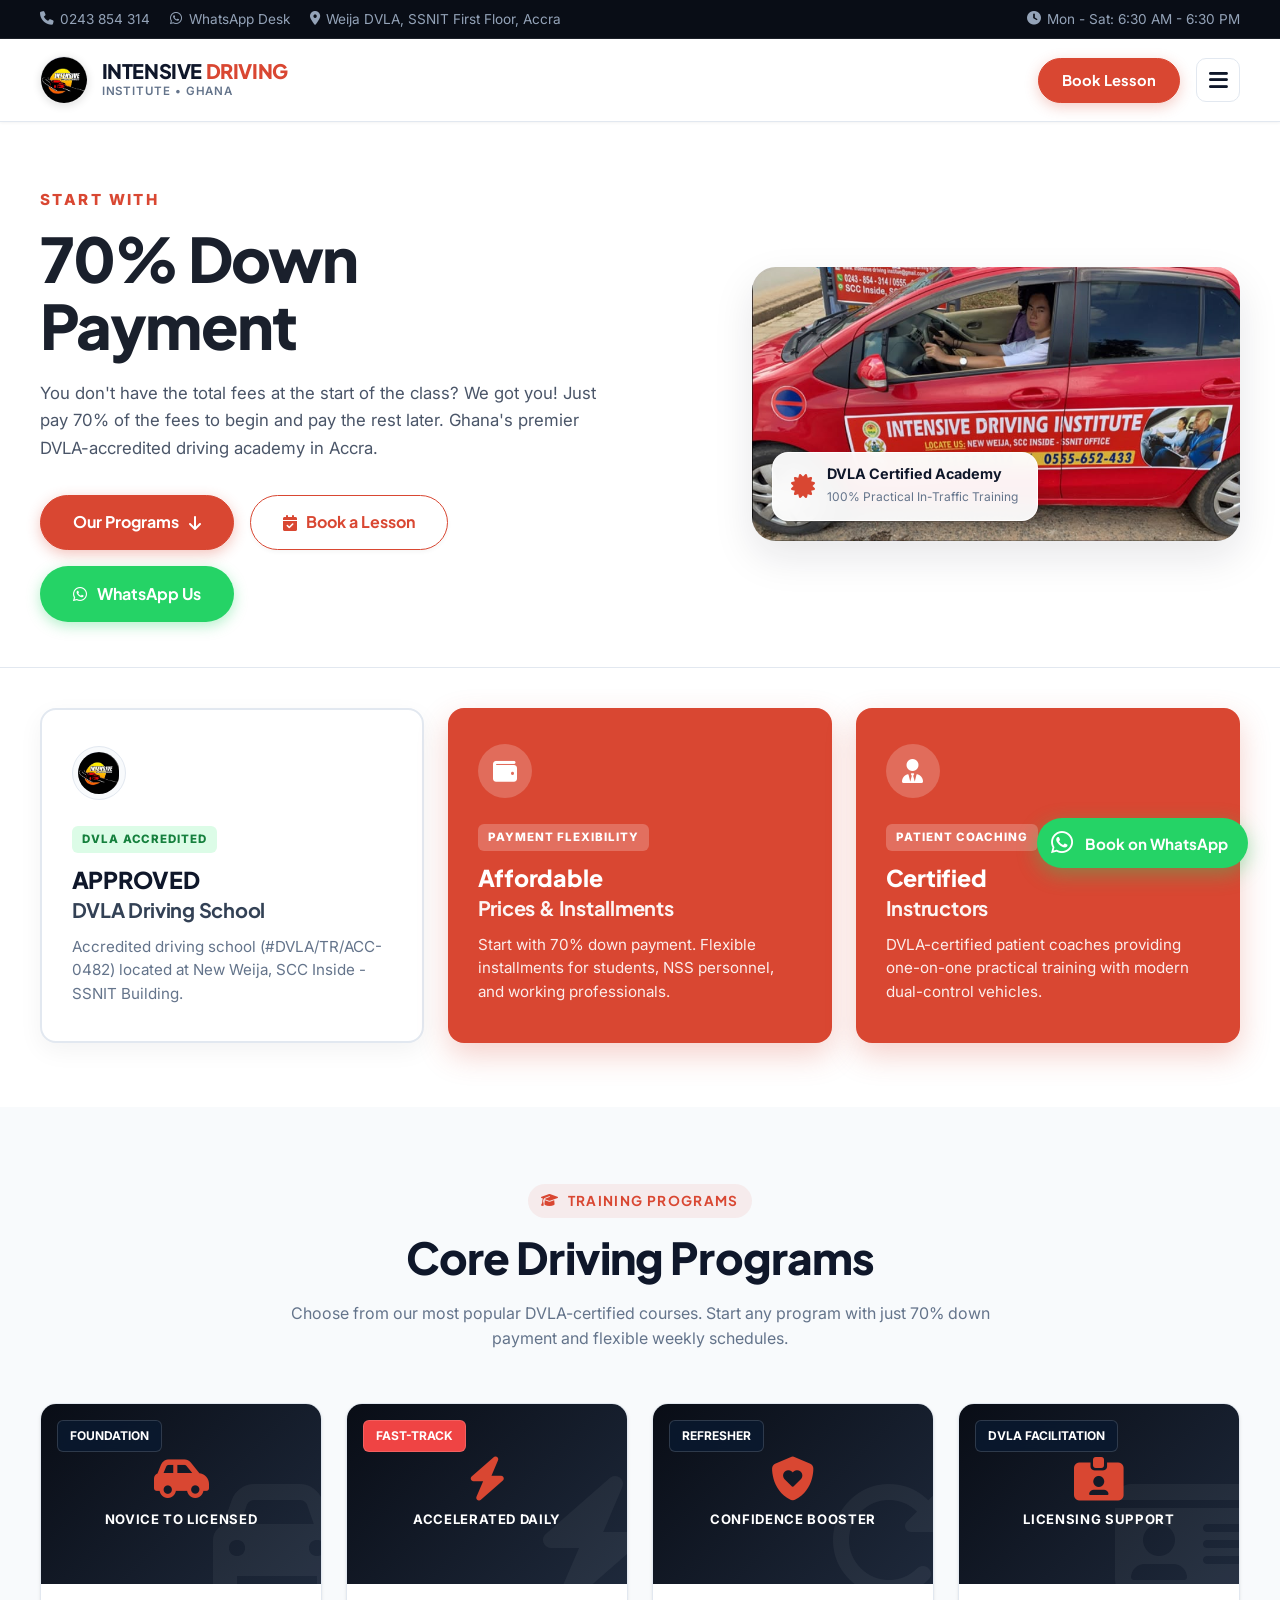
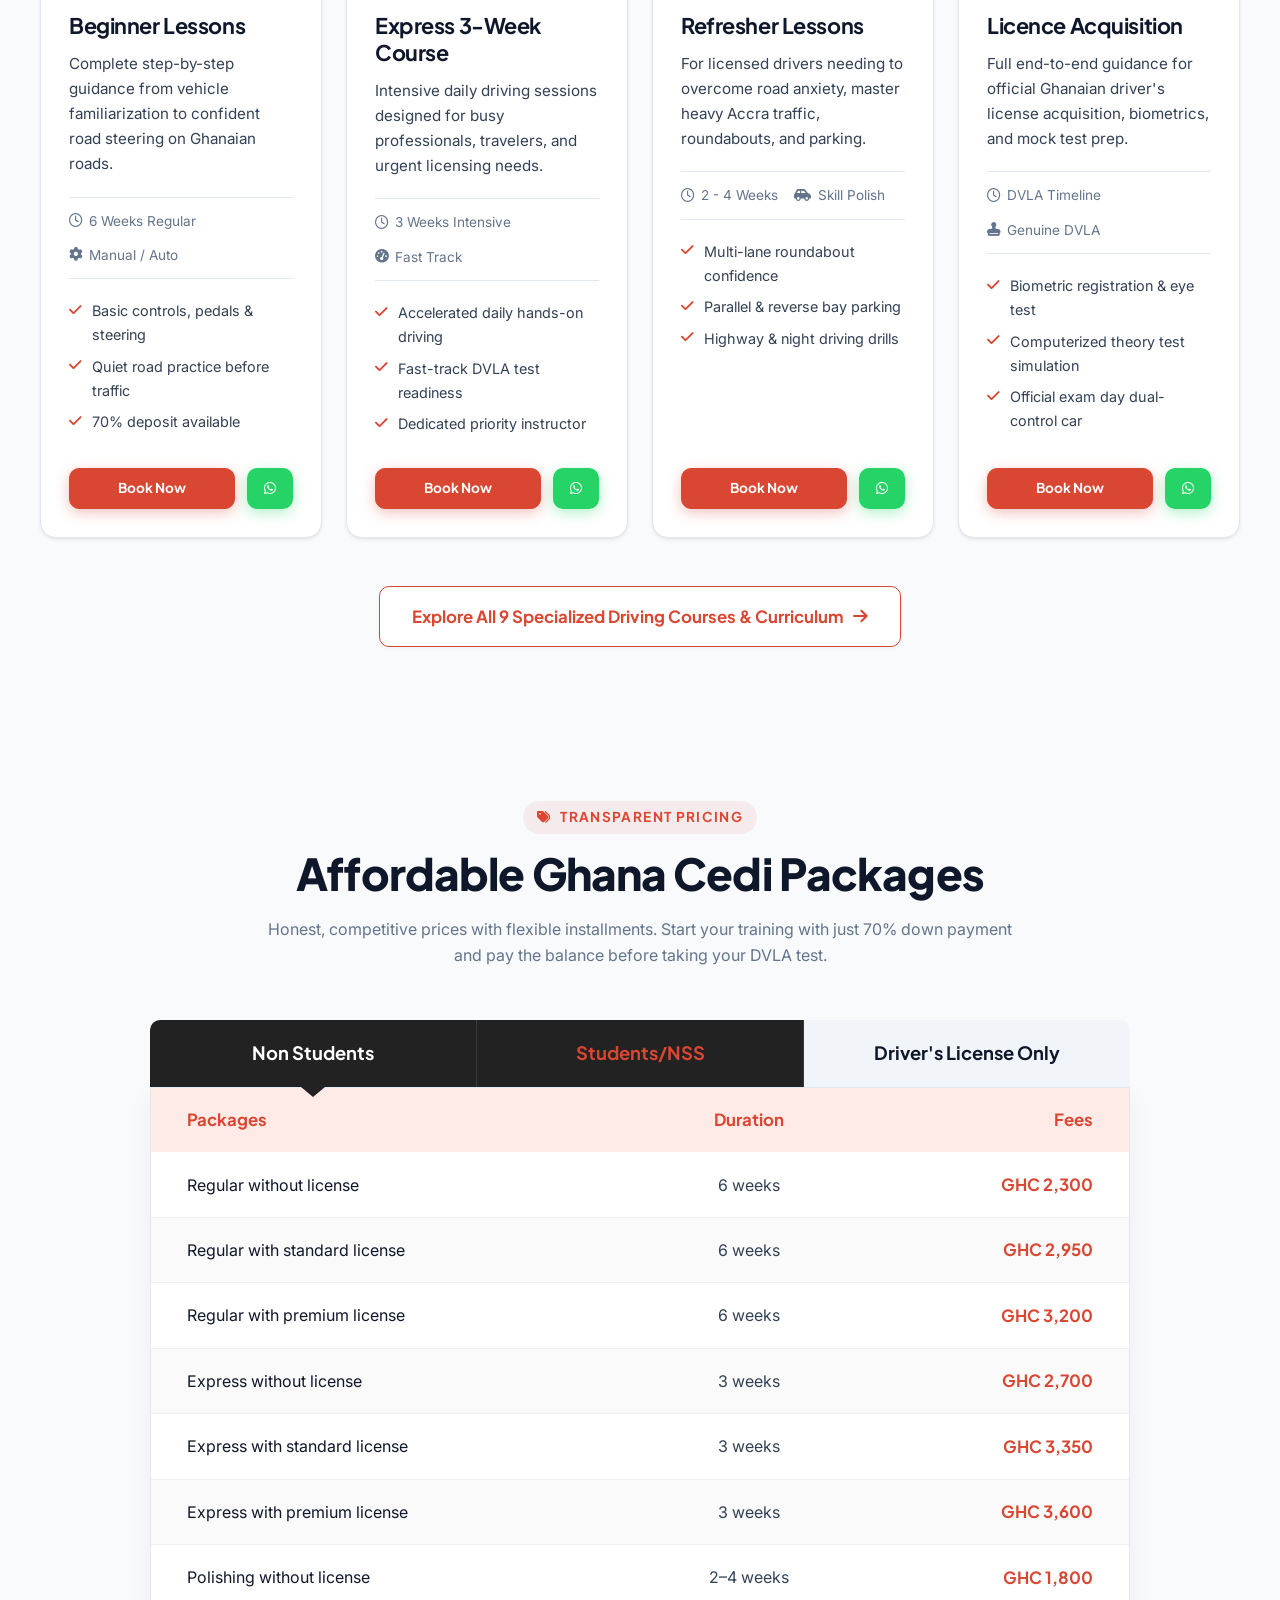
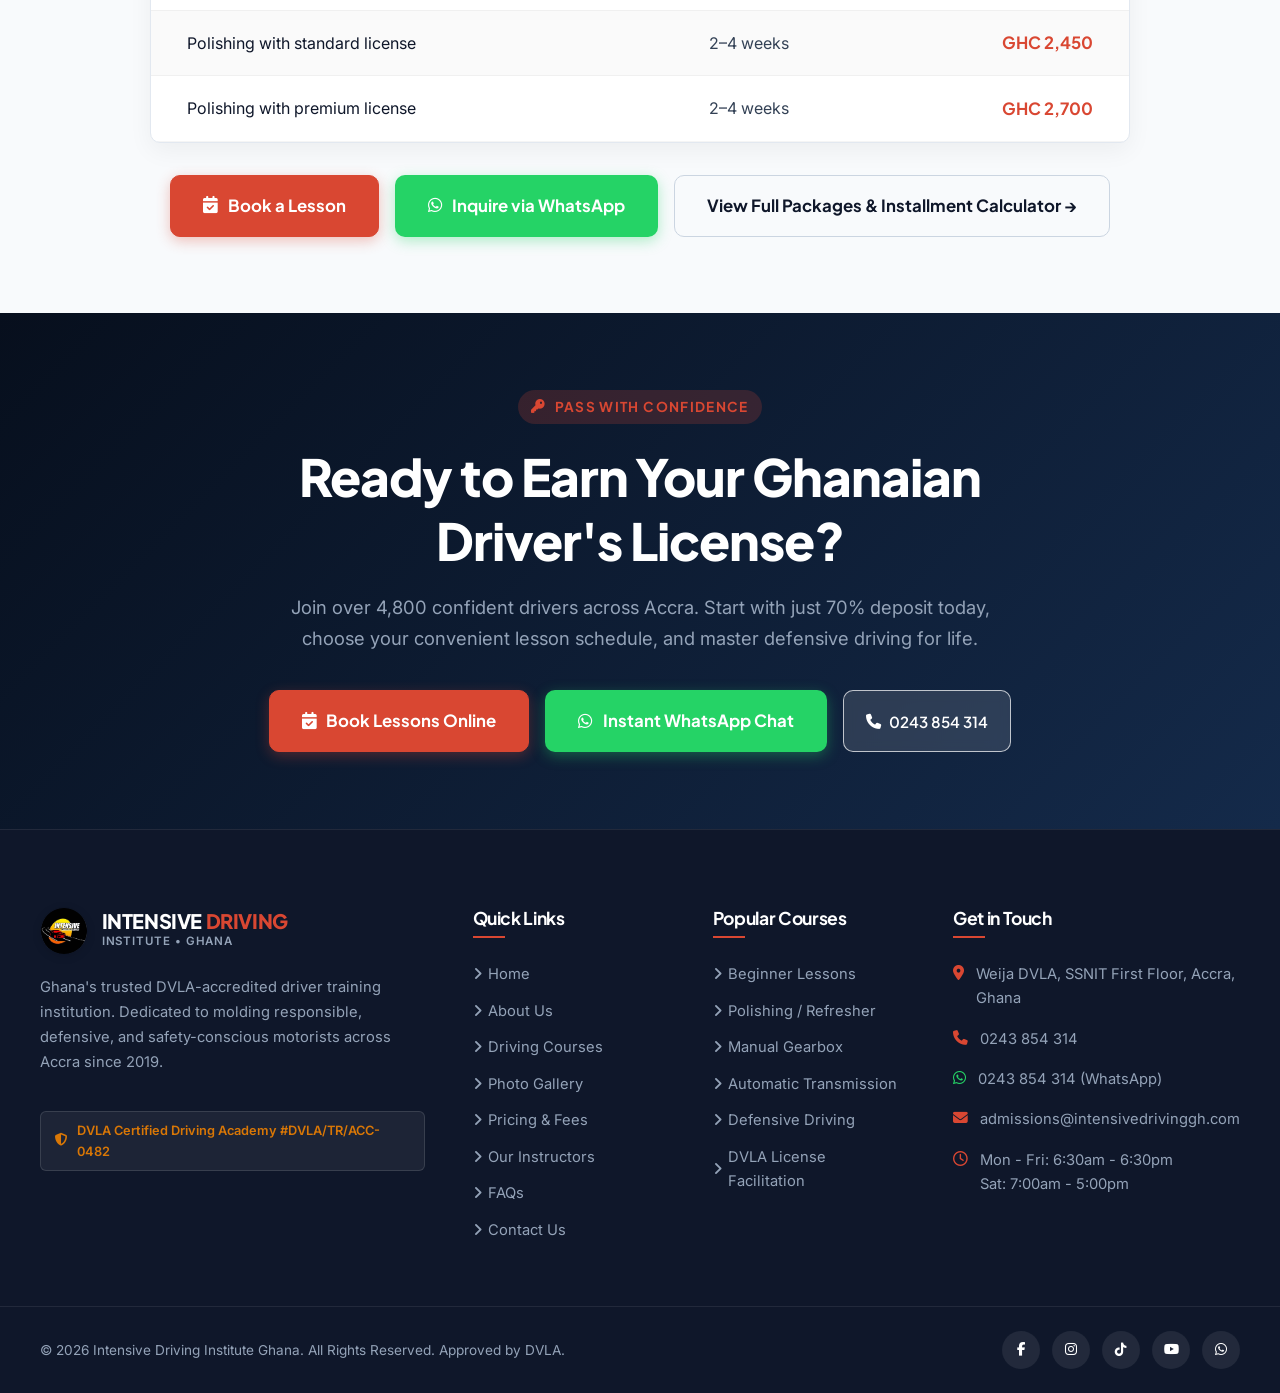
==== index.html @ 327c3bf1 "Initisl website deployment" ====
<!DOCTYPE html>
<html lang="en">
<head>
  <meta charset="UTF-8">
  <meta name="viewport" content="width=device-width, initial-scale=1.0">
  <title>Intensive Driving Institute | DVLA-Accredited Driving School Accra, Ghana</title>
  <meta name="description" content="Ghana's premier DVLA-accredited driving academy in Accra. Beginner, refresher, manual & automatic driving lessons, flexible 70% deposit plan, and university campus pick-ups.">
  <link rel="icon" type="image/svg+xml" href="assets/favicon.svg">
  
  <!-- Open Graph / Meta -->
  <meta property="og:type" content="website">
  <meta property="og:title" content="Intensive Driving Institute - Learn to Drive With Confidence">
  <meta property="og:description" content="Professional driving lessons in Accra. DVLA certified instructors, 70% flexible down payment, and dual-control modern vehicles.">
  <meta property="og:url" content="https://intensivedrivinggh.com/">
  
  <!-- Google Fonts -->
  <link rel="preconnect" href="https://fonts.googleapis.com">
  <link rel="preconnect" href="https://fonts.gstatic.com" crossorigin>
  <link href="https://fonts.googleapis.com/css2?family=Inter:wght@300;400;500;600;700&family=Plus+Jakarta+Sans:wght@500;600;700;800&display=swap" rel="stylesheet">
  
  <!-- Font Awesome Icons -->
  <link rel="stylesheet" href="https://cdnjs.cloudflare.com/ajax/libs/font-awesome/6.5.1/css/all.min.css" integrity="sha512-DTOQO9RWCH3ppGqcWaEA1BIZOC6xxalwEsw9c2QQeAIftl+Vegovlnee1c9QX4TctnWMn13TZye+giMm8e2LwA==" crossorigin="anonymous" referrerpolicy="no-referrer" />
  
  <!-- Stylesheets -->
  <link rel="stylesheet" href="css/variables.css">
  <link rel="stylesheet" href="css/base.css">
  <link rel="stylesheet" href="css/components.css">
  <link rel="stylesheet" href="css/pages.css">
</head>
<body>

  <!-- Reusable Site Header & Navigation Component -->
  <div id="site-header-root" data-active-page="home"></div>

  <main id="main-content">
    <!-- Minimal Hero Section (Inspired by Reference media_1790439748444.png) -->
    <section class="hero-minimal" aria-label="Hero Introduction">
      <div class="container hero-minimal-grid">
        <div class="hero-minimal-content">
          <span class="hero-minimal-tag">START WITH</span>
          <h1 class="hero-minimal-title">70% Down Payment</h1>
          <p class="hero-minimal-subtitle">
            You don't have the total fees at the start of the class? We got you! Just pay 70% of the fees to begin and pay the rest later. Ghana's premier DVLA-accredited driving academy in Accra.
          </p>
          <div class="hero-minimal-ctas">
            <a href="#courses" class="btn btn-primary btn-pill">
              <span>Our Programs</span>
              <i class="fa-solid fa-arrow-down"></i>
            </a>
            <button type="button" class="btn btn-outline-red btn-pill" data-open-modal="booking">
              <i class="fa-solid fa-calendar-check"></i>
              <span>Book a Lesson</span>
            </button>
            <button type="button" class="btn btn-whatsapp btn-pill" data-wa-type="general">
              <i class="fa-brands fa-whatsapp"></i>
              <span>WhatsApp Us</span>
            </button>
          </div>
        </div>

        <div class="hero-minimal-visual">
          <div class="hero-minimal-img-wrap">
            <img src="assets/images/student-driving-wheel.jpg" alt="Student receiving hands-on dual-control steering instruction at Intensive Driving Institute" class="hero-minimal-img" width="560" height="420">
            <div class="hero-minimal-badge">
              <i class="fa-solid fa-certificate"></i>
              <div>
                <strong>DVLA Certified Academy</strong>
                <span>100% Practical In-Traffic Training</span>
              </div>
            </div>
          </div>
        </div>
      </div>
    </section>

    <!-- 3 Key Highlight Pillars (Matching Reference media_1790439748444.png) -->
    <section class="pillars-section" aria-label="Institute Core Highlights">
      <div class="container">
        <div class="pillars-grid">
          <!-- Pillar 1: Approved DVLA (White Card with Border) -->
          <div class="pillar-card pillar-card-white">
            <div class="pillar-icon-box">
              <img src="assets/logo.jpg" alt="DVLA Accredited Institute" class="pillar-dvla-logo">
            </div>
            <div class="pillar-card-content">
              <span class="pillar-label">DVLA ACCREDITED</span>
              <h2 class="pillar-title">APPROVED<br><span>DVLA Driving School</span></h2>
              <p class="pillar-desc">
                Accredited driving school (#DVLA/TR/ACC-0482) located at New Weija, SCC Inside - SSNIT Building.
              </p>
            </div>
          </div>

          <!-- Pillar 2: Affordable Prices (Primary Red Card) -->
          <div class="pillar-card pillar-card-red">
            <div class="pillar-icon-box">
              <i class="fa-solid fa-wallet"></i>
            </div>
            <div class="pillar-card-content">
              <span class="pillar-label">PAYMENT FLEXIBILITY</span>
              <h2 class="pillar-title">Affordable<br><span>Prices &amp; Installments</span></h2>
              <p class="pillar-desc">
                Start with 70% down payment. Flexible installments for students, NSS personnel, and working professionals.
              </p>
            </div>
          </div>

          <!-- Pillar 3: Certified Instructors (Primary Red Card) -->
          <div class="pillar-card pillar-card-red">
            <div class="pillar-icon-box">
              <i class="fa-solid fa-user-tie"></i>
            </div>
            <div class="pillar-card-content">
              <span class="pillar-label">PATIENT COACHING</span>
              <h2 class="pillar-title">Certified<br><span>Instructors</span></h2>
              <p class="pillar-desc">
                DVLA-certified patient coaches providing one-on-one practical training with modern dual-control vehicles.
              </p>
            </div>
          </div>
        </div>
      </div>
    </section>

    <!-- Section 3: Core Programs (Streamlined 4-Course Grid) -->
    <section class="section section-bg-alt" id="courses" aria-label="Our Driving Programs">
      <div class="container">
        <div class="section-header">
          <div class="section-eyebrow">
            <i class="fa-solid fa-graduation-cap"></i>
            <span>Training Programs</span>
          </div>
          <h2 class="section-title">Core Driving Programs</h2>
          <p class="section-subtitle">
            Choose from our most popular DVLA-certified courses. Start any program with just 70% down payment and flexible weekly schedules.
          </p>
        </div>

        <div class="grid-4">
          <!-- 1. Beginner Driving Lessons -->
          <article class="card course-card">
            <div class="course-card-header">
              <span class="course-card-badge">FOUNDATION</span>
              <i class="fa-solid fa-car course-icon-bg"></i>
              <div style="text-align: center; z-index: 1;">
                <i class="fa-solid fa-car-side" style="font-size: 2.75rem; color: var(--color-accent); margin-bottom: 0.5rem;"></i>
                <div style="font-size: 0.82rem; font-weight: 700; text-transform: uppercase; letter-spacing: 0.05em;">Novice to Licensed</div>
              </div>
            </div>
            <div class="course-card-body">
              <h3 class="course-card-title">Beginner Lessons</h3>
              <p class="course-card-desc">
                Complete step-by-step guidance from vehicle familiarization to confident road steering on Ghanaian roads.
              </p>
              <div class="course-card-meta">
                <span class="course-card-meta-item"><i class="fa-regular fa-clock"></i> 6 Weeks Regular</span>
                <span class="course-card-meta-item"><i class="fa-solid fa-gear"></i> Manual / Auto</span>
              </div>
              <ul class="course-features-list">
                <li><i class="fa-solid fa-check"></i> Basic controls, pedals &amp; steering</li>
                <li><i class="fa-solid fa-check"></i> Quiet road practice before traffic</li>
                <li><i class="fa-solid fa-check"></i> 70% deposit available</li>
              </ul>
              <div class="course-card-footer">
                <button type="button" class="btn btn-primary btn-sm" style="flex:1;" data-open-modal="booking" data-prefill-course="Beginner Driving Lessons">Book Now</button>
                <button type="button" class="btn btn-whatsapp btn-sm" data-wa-type="course" data-course-title="Beginner Driving Lessons" title="Inquire on WhatsApp"><i class="fa-brands fa-whatsapp"></i></button>
              </div>
            </div>
          </article>

          <!-- 2. Express 3-Week Course -->
          <article class="card course-card">
            <div class="course-card-header">
              <span class="course-card-badge" style="background: #ef4444; color:#fff;">FAST-TRACK</span>
              <i class="fa-solid fa-bolt course-icon-bg"></i>
              <div style="text-align: center; z-index: 1;">
                <i class="fa-solid fa-bolt" style="font-size: 2.75rem; color: var(--color-accent); margin-bottom: 0.5rem;"></i>
                <div style="font-size: 0.82rem; font-weight: 700; text-transform: uppercase; letter-spacing: 0.05em;">Accelerated Daily</div>
              </div>
            </div>
            <div class="course-card-body">
              <h3 class="course-card-title">Express 3-Week Course</h3>
              <p class="course-card-desc">
                Intensive daily driving sessions designed for busy professionals, travelers, and urgent licensing needs.
              </p>
              <div class="course-card-meta">
                <span class="course-card-meta-item"><i class="fa-regular fa-clock"></i> 3 Weeks Intensive</span>
                <span class="course-card-meta-item"><i class="fa-solid fa-gauge-high"></i> Fast Track</span>
              </div>
              <ul class="course-features-list">
                <li><i class="fa-solid fa-check"></i> Accelerated daily hands-on driving</li>
                <li><i class="fa-solid fa-check"></i> Fast-track DVLA test readiness</li>
                <li><i class="fa-solid fa-check"></i> Dedicated priority instructor</li>
              </ul>
              <div class="course-card-footer">
                <button type="button" class="btn btn-primary btn-sm" style="flex:1;" data-open-modal="booking" data-prefill-course="Express 3-Week Course">Book Now</button>
                <button type="button" class="btn btn-whatsapp btn-sm" data-wa-type="course" data-course-title="Express 3-Week Course" title="Inquire on WhatsApp"><i class="fa-brands fa-whatsapp"></i></button>
              </div>
            </div>
          </article>

          <!-- 3. Refresher / Polishing Lessons -->
          <article class="card course-card">
            <div class="course-card-header">
              <span class="course-card-badge">REFRESHER</span>
              <i class="fa-solid fa-rotate-right course-icon-bg"></i>
              <div style="text-align: center; z-index: 1;">
                <i class="fa-solid fa-shield-heart" style="font-size: 2.75rem; color: var(--color-accent); margin-bottom: 0.5rem;"></i>
                <div style="font-size: 0.82rem; font-weight: 700; text-transform: uppercase; letter-spacing: 0.05em;">Confidence Booster</div>
              </div>
            </div>
            <div class="course-card-body">
              <h3 class="course-card-title">Refresher Lessons</h3>
              <p class="course-card-desc">
                For licensed drivers needing to overcome road anxiety, master heavy Accra traffic, roundabouts, and parking.
              </p>
              <div class="course-card-meta">
                <span class="course-card-meta-item"><i class="fa-regular fa-clock"></i> 2 - 4 Weeks</span>
                <span class="course-card-meta-item"><i class="fa-solid fa-car-side"></i> Skill Polish</span>
              </div>
              <ul class="course-features-list">
                <li><i class="fa-solid fa-check"></i> Multi-lane roundabout confidence</li>
                <li><i class="fa-solid fa-check"></i> Parallel &amp; reverse bay parking</li>
                <li><i class="fa-solid fa-check"></i> Highway &amp; night driving drills</li>
              </ul>
              <div class="course-card-footer">
                <button type="button" class="btn btn-primary btn-sm" style="flex:1;" data-open-modal="booking" data-prefill-course="Refresher Driving Lessons">Book Now</button>
                <button type="button" class="btn btn-whatsapp btn-sm" data-wa-type="course" data-course-title="Refresher Driving Lessons" title="Inquire on WhatsApp"><i class="fa-brands fa-whatsapp"></i></button>
              </div>
            </div>
          </article>

          <!-- 4. Driver's Licence Preparation -->
          <article class="card course-card">
            <div class="course-card-header">
              <span class="course-card-badge">DVLA FACILITATION</span>
              <i class="fa-solid fa-id-card course-icon-bg"></i>
              <div style="text-align: center; z-index: 1;">
                <i class="fa-solid fa-id-card-clip" style="font-size: 2.75rem; color: var(--color-accent); margin-bottom: 0.5rem;"></i>
                <div style="font-size: 0.82rem; font-weight: 700; text-transform: uppercase; letter-spacing: 0.05em;">Licensing Support</div>
              </div>
            </div>
            <div class="course-card-body">
              <h3 class="course-card-title">Licence Acquisition</h3>
              <p class="course-card-desc">
                Full end-to-end guidance for official Ghanaian driver's license acquisition, biometrics, and mock test prep.
              </p>
              <div class="course-card-meta">
                <span class="course-card-meta-item"><i class="fa-regular fa-clock"></i> DVLA Timeline</span>
                <span class="course-card-meta-item"><i class="fa-solid fa-stamp"></i> Genuine DVLA</span>
              </div>
              <ul class="course-features-list">
                <li><i class="fa-solid fa-check"></i> Biometric registration &amp; eye test</li>
                <li><i class="fa-solid fa-check"></i> Computerized theory test simulation</li>
                <li><i class="fa-solid fa-check"></i> Official exam day dual-control car</li>
              </ul>
              <div class="course-card-footer">
                <button type="button" class="btn btn-primary btn-sm" style="flex:1;" data-open-modal="booking" data-prefill-course="Driver's Licence Preparation">Book Now</button>
                <button type="button" class="btn btn-whatsapp btn-sm" data-wa-type="course" data-course-title="Driver's Licence Preparation" title="Inquire on WhatsApp"><i class="fa-brands fa-whatsapp"></i></button>
              </div>
            </div>
          </article>
        </div>

        <div style="text-align: center; margin-top: 3rem;">
          <a href="courses.html" class="btn btn-outline-red btn-lg">
            <span>Explore All 9 Specialized Driving Courses &amp; Curriculum</span>
            <i class="fa-solid fa-arrow-right"></i>
          </a>
        </div>
      </div>
    </section>

    <!-- Pricing Preview Section (Reference media_1790357889531.png) -->
    <section class="section section-bg-alt" id="pricing" aria-label="Transparent Pricing Packages">
      <div class="container">
        <div class="section-header">
          <div class="section-eyebrow">
            <i class="fa-solid fa-tags"></i>
            <span>Transparent Pricing</span>
          </div>
          <h2 class="section-title">Affordable Ghana Cedi Packages</h2>
          <p class="section-subtitle">
            Honest, competitive prices with flexible installments. Start your training with just 70% down payment and pay the balance before taking your DVLA test.
          </p>
        </div>

        <div class="pricing-ref-wrapper">
          <!-- 3 Contiguous Tabs -->
          <div class="pricing-ref-tabs" role="tablist" aria-label="Pricing Category Tabs">
            <button type="button" class="pricing-ref-tab tab-non-students active" role="tab" aria-selected="true" data-target-tbody="tbody-non-students">
              Non Students
            </button>
            <button type="button" class="pricing-ref-tab tab-students" role="tab" aria-selected="false" data-target-tbody="tbody-students">
              Students/NSS
            </button>
            <button type="button" class="pricing-ref-tab tab-license" role="tab" aria-selected="false" data-target-tbody="tbody-license">
              Driver's License Only
            </button>
          </div>

          <!-- Table Container -->
          <div class="pricing-ref-table-wrap">
            <table class="pricing-ref-table" aria-label="Pricing and Fees Schedule">
              <thead>
                <tr>
                  <th scope="col">Packages</th>
                  <th scope="col">Duration</th>
                  <th scope="col">Fees</th>
                </tr>
              </thead>

              <!-- Tbody 1: Non-Students (Default Active) -->
              <tbody id="tbody-non-students" class="pricing-table-body">
                <tr>
                  <td>Regular without license</td>
                  <td class="col-duration">6 weeks</td>
                  <td class="col-fee">GHC 2,300</td>
                </tr>
                <tr>
                  <td>Regular with standard license</td>
                  <td class="col-duration">6 weeks</td>
                  <td class="col-fee">GHC 2,950</td>
                </tr>
                <tr>
                  <td>Regular with premium license</td>
                  <td class="col-duration">6 weeks</td>
                  <td class="col-fee">GHC 3,200</td>
                </tr>
                <tr>
                  <td>Express without license</td>
                  <td class="col-duration">3 weeks</td>
                  <td class="col-fee">GHC 2,700</td>
                </tr>
                <tr>
                  <td>Express with standard license</td>
                  <td class="col-duration">3 weeks</td>
                  <td class="col-fee">GHC 3,350</td>
                </tr>
                <tr>
                  <td>Express with premium license</td>
                  <td class="col-duration">3 weeks</td>
                  <td class="col-fee">GHC 3,600</td>
                </tr>
                <tr>
                  <td>Polishing without license</td>
                  <td class="col-duration">2–4 weeks</td>
                  <td class="col-fee">GHC 1,800</td>
                </tr>
                <tr>
                  <td>Polishing with standard license</td>
                  <td class="col-duration">2–4 weeks</td>
                  <td class="col-fee">GHC 2,450</td>
                </tr>
                <tr>
                  <td>Polishing with premium license</td>
                  <td class="col-duration">2–4 weeks</td>
                  <td class="col-fee">GHC 2,700</td>
                </tr>
              </tbody>

              <!-- Tbody 2: Students & NSS -->
              <tbody id="tbody-students" class="pricing-table-body" style="display: none;">
                <tr>
                  <td>Student Regular without license</td>
                  <td class="col-duration">6 weeks</td>
                  <td class="col-fee">GHC 2,050</td>
                </tr>
                <tr>
                  <td>Student Regular with standard license</td>
                  <td class="col-duration">6 weeks</td>
                  <td class="col-fee">GHC 2,650</td>
                </tr>
                <tr>
                  <td>Student Regular with premium license</td>
                  <td class="col-duration">6 weeks</td>
                  <td class="col-fee">GHC 2,900</td>
                </tr>
                <tr>
                  <td>Student Express without license</td>
                  <td class="col-duration">3 weeks</td>
                  <td class="col-fee">GHC 2,400</td>
                </tr>
                <tr>
                  <td>Student Express with standard license</td>
                  <td class="col-duration">3 weeks</td>
                  <td class="col-fee">GHC 3,050</td>
                </tr>
                <tr>
                  <td>Student Express with premium license</td>
                  <td class="col-duration">3 weeks</td>
                  <td class="col-fee">GHC 3,300</td>
                </tr>
                <tr>
                  <td>NSS Polishing without license</td>
                  <td class="col-duration">2–3 weeks</td>
                  <td class="col-fee">GHC 1,600</td>
                </tr>
                <tr>
                  <td>NSS Polishing with standard license</td>
                  <td class="col-duration">2–3 weeks</td>
                  <td class="col-fee">GHC 2,250</td>
                </tr>
              </tbody>

              <!-- Tbody 3: Driver's License Only -->
              <tbody id="tbody-license" class="pricing-table-body" style="display: none;">
                <tr>
                  <td>Class B Standard License Facilitation</td>
                  <td class="col-duration">2–3 weeks</td>
                  <td class="col-fee">GHC 850</td>
                </tr>
                <tr>
                  <td>Class B Express License Facilitation</td>
                  <td class="col-duration">1–2 weeks</td>
                  <td class="col-fee">GHC 1,150</td>
                </tr>
                <tr>
                  <td>DVLA Biometrics &amp; Eye Test Escort</td>
                  <td class="col-duration">1 week</td>
                  <td class="col-fee">GHC 350</td>
                </tr>
                <tr>
                  <td>Highway Code Computerized Theory Revision</td>
                  <td class="col-duration">2 weeks</td>
                  <td class="col-fee">GHC 300</td>
                </tr>
                <tr>
                  <td>Driver's Test Car Rental &amp; Accompaniment</td>
                  <td class="col-duration">1 day</td>
                  <td class="col-fee">GHC 250</td>
                </tr>
              </tbody>
            </table>
          </div>

          <div class="pricing-ref-cta-box">
            <button type="button" class="btn btn-primary btn-lg" data-open-modal="booking">
              <i class="fa-solid fa-calendar-check"></i>
              <span>Book a Lesson</span>
            </button>
            <button type="button" class="btn btn-whatsapp btn-lg" data-wa-type="general">
              <i class="fa-brands fa-whatsapp"></i>
              <span>Inquire via WhatsApp</span>
            </button>
            <a href="pricing.html" class="btn btn-outline btn-lg">
              <span>View Full Packages &amp; Installment Calculator &rarr;</span>
            </a>
          </div>
        </div>
      </div>
    </section>


    <!-- Final High-Converting CTA Banner -->
    <section class="section section-bg-dark" style="position: relative; overflow: hidden; background: linear-gradient(135deg, #070f1d, #142a4a);" aria-label="Final Call to Action">
      <div class="container" style="text-align: center; max-width: 800px; position: relative; z-index: 2;">
        <span class="section-eyebrow" style="background: rgba(217, 71, 50, 0.2); color: var(--color-accent); margin-bottom: 1.25rem;">
          <i class="fa-solid fa-key"></i> Pass With Confidence
        </span>
        <h2 style="font-size: clamp(2.2rem, 4vw, 3.25rem); color: #fff; margin-bottom: 1.25rem;">
          Ready to Earn Your Ghanaian Driver's License?
        </h2>
        <p style="font-size: 1.15rem; color: var(--color-text-light-muted); margin-bottom: 2.25rem; line-height: 1.7;">
          Join over 4,800 confident drivers across Accra. Start with just 70% deposit today, choose your convenient lesson schedule, and master defensive driving for life.
        </p>
        <div style="display: flex; justify-content: center; gap: 1rem; flex-wrap: wrap;">
          <button type="button" class="btn btn-primary btn-lg" data-open-modal="booking">
            <i class="fa-solid fa-calendar-check"></i>
            <span>Book Lessons Online</span>
          </button>
          <button type="button" class="btn btn-whatsapp btn-lg" data-wa-type="general">
            <i class="fa-brands fa-whatsapp"></i>
            <span>Instant WhatsApp Chat</span>
          </button>
          <a href="tel:+233243854314" class="btn btn-outline-white btn-lg" data-config="phoneLink">
            <i class="fa-solid fa-phone"></i>
            <span data-config="phoneDisplay">0243 854 314</span>
          </a>
        </div>
      </div>
    </section>
  </main>

  <!-- Comprehensive Footer -->
  <footer class="site-footer">
    <div class="container footer-top">
      <div class="footer-grid">
        <!-- Col 1: Brand Info -->
        <div class="footer-brand">
          <a href="index.html" class="brand-logo" aria-label="Intensive Driving Institute">
            <img src="assets/logo.jpg" alt="Intensive Driving Institute Logo" class="brand-logo-img">
            <div class="logo-text">
              <span class="logo-title">INTENSIVE <span>DRIVING</span></span>
              <span class="logo-tagline" style="color: var(--color-text-light-muted);">INSTITUTE • GHANA</span>
            </div>
          </a>
          <p class="footer-desc">
            Ghana's trusted DVLA-accredited driver training institution. Dedicated to molding responsible, defensive, and safety-conscious motorists across Accra since 2019.
          </p>
          <div class="footer-dvla-badge">
            <i class="fa-solid fa-shield-halved"></i>
            <span data-config="dvla">DVLA Certified Driving Academy #DVLA/TR/ACC-0482</span>
          </div>
        </div>

        <!-- Col 2: Navigation -->
        <div class="footer-col">
          <h4>Quick Links</h4>
          <ul class="footer-links">
            <li><a href="index.html"><i class="fa-solid fa-angle-right"></i> Home</a></li>
            <li><a href="about.html"><i class="fa-solid fa-angle-right"></i> About Us</a></li>
            <li><a href="courses.html"><i class="fa-solid fa-angle-right"></i> Driving Courses</a></li>
            <li><a href="gallery.html"><i class="fa-solid fa-angle-right"></i> Photo Gallery</a></li>
            <li><a href="pricing.html"><i class="fa-solid fa-angle-right"></i> Pricing &amp; Fees</a></li>
            <li><a href="instructors.html"><i class="fa-solid fa-angle-right"></i> Our Instructors</a></li>
            <li><a href="faq.html"><i class="fa-solid fa-angle-right"></i> FAQs</a></li>
            <li><a href="contact.html"><i class="fa-solid fa-angle-right"></i> Contact Us</a></li>
          </ul>
        </div>

        <!-- Col 3: Programs -->
        <div class="footer-col">
          <h4>Popular Courses</h4>
          <ul class="footer-links">
            <li><a href="courses.html#beginner"><i class="fa-solid fa-angle-right"></i> Beginner Lessons</a></li>
            <li><a href="courses.html#refresher"><i class="fa-solid fa-angle-right"></i> Polishing / Refresher</a></li>
            <li><a href="courses.html#manual"><i class="fa-solid fa-angle-right"></i> Manual Gearbox</a></li>
            <li><a href="courses.html#automatic"><i class="fa-solid fa-angle-right"></i> Automatic Transmission</a></li>
            <li><a href="courses.html#defensive"><i class="fa-solid fa-angle-right"></i> Defensive Driving</a></li>
            <li><a href="courses.html#licensing"><i class="fa-solid fa-angle-right"></i> DVLA License Facilitation</a></li>
          </ul>
        </div>

        <!-- Col 4: Contact & Hours -->
        <div class="footer-col">
          <h4>Get in Touch</h4>
          <div class="footer-contact-list">
            <div class="footer-contact-item">
              <i class="fa-solid fa-location-dot"></i>
              <span data-config="address">Weija DVLA, SSNIT First Floor, Accra, Ghana</span>
            </div>
            <div class="footer-contact-item">
              <i class="fa-solid fa-phone"></i>
              <a href="tel:+233243854314" style="color: inherit;" data-config="phoneLink">0243 854 314</a>
            </div>
            <div class="footer-contact-item">
              <i class="fa-brands fa-whatsapp" style="color: var(--color-whatsapp);"></i>
              <a href="#" data-wa-type="general" style="color: inherit;">0243 854 314 (WhatsApp)</a>
            </div>
            <div class="footer-contact-item">
              <i class="fa-solid fa-envelope"></i>
              <span data-config="email">admissions@intensivedrivinggh.com</span>
            </div>
            <div class="footer-contact-item">
              <i class="fa-regular fa-clock"></i>
              <span>Mon - Fri: 6:30am - 6:30pm<br>Sat: 7:00am - 5:00pm</span>
            </div>
          </div>
        </div>
      </div>
    </div>

    <!-- Bottom Bar -->
    <div class="footer-bottom">
      <div class="container">
        <div>
          &copy; <span data-year>2026</span> Intensive Driving Institute Ghana. All Rights Reserved. Approved by DVLA.
        </div>
        <div class="footer-social-links">
          <a href="https://facebook.com" target="_blank" rel="noopener noreferrer" class="footer-social-btn" aria-label="Facebook"><i class="fa-brands fa-facebook-f"></i></a>
          <a href="https://instagram.com" target="_blank" rel="noopener noreferrer" class="footer-social-btn" aria-label="Instagram"><i class="fa-brands fa-instagram"></i></a>
          <a href="https://tiktok.com" target="_blank" rel="noopener noreferrer" class="footer-social-btn" aria-label="TikTok"><i class="fa-brands fa-tiktok"></i></a>
          <a href="https://youtube.com" target="_blank" rel="noopener noreferrer" class="footer-social-btn" aria-label="YouTube"><i class="fa-brands fa-youtube"></i></a>
          <a href="#" data-wa-type="general" class="footer-social-btn" aria-label="WhatsApp"><i class="fa-brands fa-whatsapp"></i></a>
        </div>
      </div>
    </div>
  </footer>

  <!-- Universal Booking Modal Dialog -->
  <div class="modal-backdrop" id="bookingModalBackdrop" role="dialog" aria-modal="true" aria-labelledby="modalTitle">
    <div class="modal-window">
      <div class="modal-header">
        <h3 id="modalTitle">
          <i class="fa-solid fa-calendar-check" style="color: var(--color-accent);"></i>
          <span>Book Your Driving Lesson</span>
        </h3>
        <button type="button" class="modal-close-btn" data-close-modal aria-label="Close booking modal">
          <i class="fa-solid fa-xmark"></i>
        </button>
      </div>

      <div class="modal-body">
        <!-- Form View -->
        <form id="modalBookingForm" novalidate>
          <p style="font-size: 0.92rem; color: var(--color-text-muted); margin-bottom: 1.5rem;">
            Fill in your details below. Your reservation request will be validated and formatted directly into an instant WhatsApp dispatch message to our admissions desk!
          </p>

          <div class="form-grid">
            <!-- Full Name -->
            <div class="form-group full-width">
              <label for="modalFullName" class="form-label">Full Name *</label>
              <input type="text" id="modalFullName" class="form-input" placeholder="e.g. Kwabena Boateng" required>
              <span class="form-error-msg">Please enter your full name.</span>
            </div>

            <!-- Phone Number -->
            <div class="form-group">
              <label for="modalPhone" class="form-label">Phone Number (Calls) *</label>
              <input type="tel" id="modalPhone" class="form-input" placeholder="e.g. 0243 854 314" required>
              <span class="form-help">Ghanaian format: 02X / 05X / 03X or +233</span>
              <span class="form-error-msg">Enter a valid Ghana phone number.</span>
            </div>

            <!-- WhatsApp Number -->
            <div class="form-group">
              <label for="modalWhatsApp" class="form-label">WhatsApp Number</label>
              <input type="tel" id="modalWhatsApp" class="form-input" placeholder="e.g. 0243 854 314 (if different)">
              <span class="form-help">For instant schedule updates</span>
            </div>

            <!-- Email -->
            <div class="form-group">
              <label for="modalEmail" class="form-label">Email Address (Optional)</label>
              <input type="email" id="modalEmail" class="form-input" placeholder="e.g. kwabena@gmail.com">
            </div>

            <!-- Course Selection -->
            <div class="form-group">
              <label for="modalCourse" class="form-label">Preferred Driving Course *</label>
              <select id="modalCourse" class="form-select" required>
                <option value="">-- Choose Course --</option>
                <option value="Beginner Driving Lessons">Beginner Driving Lessons (6 Weeks)</option>
                <option value="Refresher Driving Lessons">Refresher / Polishing Lessons (2-4 Weeks)</option>
                <option value="Manual Driving Training">Manual Driving Training (Clutch Mastery)</option>
                <option value="Automatic Driving Training">Automatic Driving Training</option>
                <option value="Defensive Driving">Defensive Driving Course</option>
                <option value="Highway Driving">Highway &amp; Motorway Driving</option>
                <option value="Parking Practice">Precision Parking Practice</option>
                <option value="Road Sign &amp; Theory Training">Road Sign &amp; DVLA Theory</option>
                <option value="Driver's Licence Preparation">Driver's Licence Preparation Only</option>
                <option value="Student Package">Student / NSS Special Package</option>
              </select>
              <span class="form-error-msg">Please choose a course.</span>
            </div>

            <!-- Transmission -->
            <div class="form-group">
              <label for="modalTransmission" class="form-label">Transmission Preference *</label>
              <select id="modalTransmission" class="form-select">
                <option value="Manual Transmission">Manual (Stick-Shift)</option>
                <option value="Automatic Transmission">Automatic</option>
                <option value="Both / Not Sure">Not sure / Advise me</option>
              </select>
            </div>

            <!-- Location / Pick-Up -->
            <div class="form-group">
              <label for="modalLocation" class="form-label">Preferred Training / Pick-Up Location *</label>
              <select id="modalLocation" class="form-select" required>
                <option value="">-- Choose Location --</option>
                <option value="Weija DVLA / SSNIT Office (Main Branch)">Weija DVLA / SSNIT First Floor (Main Office)</option>
                <option value="Mallam Junction / McCarthy Hill">Mallam Junction / McCarthy Hill</option>
                <option value="Kasoa Barrier / Toll Gate">Kasoa Barrier / Toll Gate</option>
                <option value="Dansoman / Odorkor">Dansoman / Odorkor</option>
                <option value="Other Accra Location">Other Location in Accra</option>
              </select>
              <span class="form-error-msg">Please select a preferred location.</span>
            </div>

            <!-- Target Start Date -->
            <div class="form-group">
              <label for="modalDate" class="form-label">Target Start Date</label>
              <input type="date" id="modalDate" class="form-input">
            </div>

            <!-- Preferred Time of Day -->
            <div class="form-group">
              <label for="modalTime" class="form-label">Preferred Lesson Time</label>
              <select id="modalTime" class="form-select">
                <option value="Morning (7:00 AM - 10:00 AM)">Morning (7:00 AM - 10:00 AM)</option>
                <option value="Mid-day (11:00 AM - 2:00 PM)">Mid-day (11:00 AM - 2:00 PM)</option>
                <option value="Afternoon (3:00 PM - 6:00 PM)">Afternoon (3:00 PM - 6:00 PM)</option>
                <option value="Saturday Only">Saturdays Only</option>
                <option value="Flexible Schedule">Flexible / Rotate weekly</option>
              </select>
            </div>

            <!-- Additional Notes -->
            <div class="form-group full-width">
              <label for="modalNotes" class="form-label">Special Requests / Notes</label>
              <textarea id="modalNotes" class="form-textarea" rows="3" placeholder="Tell us if you have driving anxiety, previous experience, or specific lecture hours..."></textarea>
            </div>
          </div>

          <div style="margin-top: 1.5rem; display: flex; flex-direction: column; gap: 0.75rem;">
            <button type="submit" class="btn btn-primary btn-block btn-lg">
              <i class="fa-brands fa-whatsapp"></i>
              <span>Generate Booking via WhatsApp</span>
            </button>
            <div style="font-size: 0.8rem; text-align: center; color: var(--color-text-muted);">
              <i class="fa-solid fa-lock"></i> Your information is secure. No payment is taken until you approve your schedule.
            </div>
          </div>
        </form>

        <!-- Success Screen View -->
        <div class="booking-success-box" id="modalSuccessBox">
          <div class="success-icon">
            <i class="fa-solid fa-check"></i>
          </div>
          <h3 style="font-size: 1.5rem; color: var(--color-primary); margin-bottom: 0.75rem;">Booking Request Generated!</h3>
          <p style="color: var(--color-text-body); font-size: 1rem; margin-bottom: 1.75rem; line-height: 1.6;">
            We have prepared your booking request. WhatsApp should open automatically in a new tab. If it did not open, click the button below to send your details directly to our admissions coordinator.
          </p>
          <div style="display: flex; flex-direction: column; gap: 0.75rem; max-width: 360px; margin: 0 auto;">
            <a href="#" id="modalSuccessWhatsAppBtn" target="_blank" rel="noopener noreferrer" class="btn btn-whatsapp btn-block">
              <i class="fa-brands fa-whatsapp"></i>
              <span>Open in WhatsApp Now</span>
            </a>
            <button type="button" class="btn btn-outline btn-block" data-close-modal>
              <span>Close Window</span>
            </button>
          </div>
        </div>
      </div>
    </div>
  </div>

  <!-- Floating WhatsApp Quick Action Button -->
  <a href="#" id="floatingWhatsAppBtn" class="floating-whatsapp" aria-label="Chat with Intensive Driving Institute on WhatsApp">
    <span class="floating-whatsapp-icon"><i class="fa-brands fa-whatsapp"></i></span>
    <span class="floating-whatsapp-label">Book on WhatsApp</span>
  </a>

  <!-- JavaScript Modules -->
  <script src="js/header-component.js"></script>
  <script src="js/media-config.js"></script>
  <script src="js/config.js"></script>
  <script src="js/whatsapp.js"></script>
  <script src="js/booking-modal.js"></script>
  <script src="js/main.js"></script>
</body>
</html>
---- css/variables.css ----
/**
 * Intensive Driving Institute - Design System Tokens & Variables
 */
:root {
  /* Brand Color Palette - Modern White + Red Identity */
  --color-primary: #0F172A;         /* Slate / Dark Charcoal for headings & contrast */
  --color-primary-light: #1E293B;   /* Slate 800 */
  --color-primary-dark: #090D16;    /* Deep Midnight Charcoal */
  --color-primary-rgb: 15, 23, 42;
  
  --color-accent: #D94732;          /* Primary Red */
  --color-accent-hover: #BF3622;    /* Darker Red on hover */
  --color-accent-soft: rgba(217, 71, 50, 0.08); /* Subtle red tint */
  --color-accent-soft-border: rgba(217, 71, 50, 0.22);
  --color-accent-rgb: 217, 71, 50;

  /* Semantic Status Colors (WCAG 2.2 AA compliant) */
  --color-success: #16A34A;         /* Verified / Success green */
  --color-success-bg: #DCFCE7;
  --color-success-border: #86EFAC;
  --color-success-text: #14532D;
  --color-success-soft: rgba(22, 163, 74, 0.12);

  --color-warning: #D97706;         /* Attention / Pending amber */
  --color-warning-bg: #FEF3C7;
  --color-warning-border: #FDE68A;
  --color-warning-text: #78350F;
  --color-gold: #D97706;            /* Warm Amber for ratings */
  --color-gold-soft: rgba(217, 119, 6, 0.12);

  --color-error: #DC2626;           /* Form validation error red */
  --color-error-bg: #FEE2E2;
  --color-error-border: #FCA5A5;
  --color-error-text: #7F1D1D;

  --color-info: #2563EB;            /* Informational blue */
  --color-info-bg: #DBEAFE;
  --color-info-border: #93C5FD;
  --color-info-text: #1E3A8A;
  
  --color-whatsapp: #25D366;        /* Official WhatsApp Green */
  --color-whatsapp-hover: #1EBE5D;
  --color-whatsapp-soft: rgba(37, 211, 102, 0.15);

  /* Accessible Focus System */
  --focus-ring-color: #D94732;
  --focus-ring-shadow: 0 0 0 3px rgba(217, 71, 50, 0.35);

  /* Skeleton Shimmer Tokens */
  --skeleton-base: #F1F5F9;
  --skeleton-highlight: #E2E8F0;
  --skeleton-speed: 1.5s;

  /* Pricing Table Reference Tokens */
  --color-table-header-bg: #FEEAE6;
  --color-table-header-text: #D94732;
  --color-tab-dark: #222222;
  --color-tab-light: #F1F5F9;

  /* Surface & Background Colors */
  --color-bg-body: #FFFFFF;         /* Clean White as dominant background */
  --color-bg-surface: #FFFFFF;      /* Clean White Cards & Surfaces */
  --color-bg-alt: #F8FAFC;          /* Very light grey for alternating sections */
  --color-bg-subtle: #F1F5F9;       /* Light cool grey */
  --color-bg-dark: #0F172A;         /* Slate 900 for dark contrast footer */
  --color-bg-dark-card: #1E293B;

  /* Typography Colors */
  --color-text-main: #0F172A;       /* High-contrast Slate 900 */
  --color-text-body: #334155;       /* Slate 700 for optimal readability */
  --color-text-muted: #64748B;      /* Slate 500 for captions & metadata */
  --color-text-light: #F8FAFC;      /* White for dark backgrounds */
  --color-text-light-muted: #94A3B8;

  /* Borders & Dividers */
  --color-border: #E2E8F0;
  --color-border-hover: #CBD5E1;
  --color-border-dark: #1E293B;

  /* Typography System */
  --font-heading: 'Plus Jakarta Sans', system-ui, -apple-system, sans-serif;
  --font-body: 'Inter', system-ui, -apple-system, sans-serif;

  /* Fluid Spacing Scale */
  --space-2xs: 0.25rem;  /* 4px */
  --space-xs: 0.5rem;    /* 8px */
  --space-sm: 0.75rem;   /* 12px */
  --space-md: 1rem;      /* 16px */
  --space-lg: 1.5rem;    /* 24px */
  --space-xl: 2rem;      /* 32px */
  --space-2xl: 3rem;     /* 48px */
  --space-3xl: 4.5rem;   /* 72px */
  --space-4xl: 6rem;     /* 96px */

  /* Radius Tokens */
  --radius-sm: 6px;
  --radius-md: 10px;
  --radius-lg: 16px;
  --radius-xl: 24px;
  --radius-full: 9999px;

  /* Elevation / Shadow Tokens */
  --shadow-xs: 0 1px 2px rgba(0, 0, 0, 0.05);
  --shadow-sm: 0 2px 4px rgba(15, 23, 42, 0.06), 0 1px 2px rgba(15, 23, 42, 0.04);
  --shadow-md: 0 4px 12px rgba(15, 23, 42, 0.08), 0 2px 4px rgba(15, 23, 42, 0.04);
  --shadow-lg: 0 12px 28px rgba(15, 23, 42, 0.10), 0 4px 10px rgba(15, 23, 42, 0.05);
  --shadow-xl: 0 20px 40px rgba(15, 23, 42, 0.12), 0 8px 16px rgba(15, 23, 42, 0.06);
  --shadow-accent: 0 8px 24px rgba(217, 71, 50, 0.28);

  /* Layout Container */
  --container-max: 1240px;
  --container-padding: 1.25rem;

  /* Transitions */
  --transition-fast: 150ms ease;
  --transition-base: 250ms ease;
  --transition-smooth: 350ms cubic-bezier(0.16, 1, 0.3, 1);
  --transition-bounce: 400ms cubic-bezier(0.34, 1.56, 0.64, 1);

  /* Sticky Navigation Height */
  --nav-height: 82px;
  --topbar-height: 42px;
}
---- css/base.css ----
/**
 * Intensive Driving Institute - Base Styles, Reset & Utilities
 */
@import url('variables.css');

/* CSS Reset & Box Sizing */
*, *::before, *::after {
  box-sizing: border-box;
  margin: 0;
  padding: 0;
}

html {
  font-size: 16px;
  scroll-behavior: smooth;
  scroll-padding-top: calc(var(--nav-height) + 16px);
  -webkit-text-size-adjust: 100%;
  overflow-x: hidden;
}

body {
  font-family: var(--font-body);
  color: var(--color-text-body);
  background-color: var(--color-bg-body);
  line-height: 1.65;
  font-weight: 400;
  overflow-x: hidden;
  -webkit-font-smoothing: antialiased;
  -moz-osx-font-smoothing: grayscale;
}

/* Headings with Fluid Typography */
h1, h2, h3, h4, h5, h6 {
  font-family: var(--font-heading);
  color: var(--color-text-main);
  line-height: 1.25;
  font-weight: 700;
  letter-spacing: -0.02em;
}

h1 {
  font-size: clamp(2.1rem, 4.5vw + 1rem, 3.75rem);
  font-weight: 800;
  line-height: 1.15;
}

h2 {
  font-size: clamp(1.75rem, 3vw + 0.5rem, 2.75rem);
  font-weight: 800;
}

h3 {
  font-size: clamp(1.25rem, 2vw + 0.25rem, 1.75rem);
}

h4 {
  font-size: 1.25rem;
}

p {
  margin-bottom: 1rem;
}

p:last-child {
  margin-bottom: 0;
}

a {
  color: var(--color-primary);
  text-decoration: none;
  transition: color var(--transition-fast);
}

a:hover {
  color: var(--color-accent);
}

img, svg {
  display: block;
  max-width: 100%;
  height: auto;
}

button, input, select, textarea {
  font-family: inherit;
  font-size: inherit;
  line-height: inherit;
}

button {
  cursor: pointer;
  border: none;
  background: none;
}

ul, ol {
  list-style: none;
}

/* Container & Layout */
.container {
  width: 100%;
  max-width: var(--container-max);
  margin-left: auto;
  margin-right: auto;
  padding-left: var(--container-padding);
  padding-right: var(--container-padding);
}

@media (max-width: 480px) {
  .container {
    padding-left: 1rem;
    padding-right: 1rem;
  }
}

.container-narrow {
  max-width: 860px;
}

.section {
  padding-top: clamp(3rem, 6vw, 6rem);
  padding-bottom: clamp(3rem, 6vw, 6rem);
}

.section-sm {
  padding-top: clamp(2rem, 4vw, 3.5rem);
  padding-bottom: clamp(2rem, 4vw, 3.5rem);
}

.section-bg-alt {
  background-color: var(--color-bg-alt);
}

.section-bg-dark {
  background-color: var(--color-bg-dark);
  color: var(--color-text-light);
}

.section-bg-dark h1,
.section-bg-dark h2,
.section-bg-dark h3,
.section-bg-dark h4 {
  color: var(--color-text-light);
}

/* Section Header Structure */
.section-header {
  text-align: center;
  max-width: 760px;
  margin: 0 auto clamp(2.5rem, 4vw, 4rem) auto;
}

.section-header.text-left {
  text-align: left;
  margin-left: 0;
}

.section-eyebrow {
  display: inline-flex;
  align-items: center;
  gap: 0.5rem;
  font-family: var(--font-heading);
  font-size: 0.85rem;
  font-weight: 700;
  text-transform: uppercase;
  letter-spacing: 0.1em;
  color: var(--color-accent);
  margin-bottom: 0.75rem;
  padding: 0.35rem 0.85rem;
  background-color: var(--color-accent-soft);
  border-radius: var(--radius-full);
}

.section-title {
  margin-bottom: 1rem;
}

.section-subtitle {
  font-size: clamp(1rem, 1.2vw, 1.15rem);
  color: var(--color-text-muted);
  line-height: 1.6;
}

.section-bg-dark .section-subtitle {
  color: var(--color-text-light-muted);
}

/* Accessibility Focus States */
:focus-visible {
  outline: 3px solid var(--color-accent);
  outline-offset: 3px;
}

/* Screen reader only utility */
.sr-only {
  position: absolute;
  width: 1px;
  height: 1px;
  padding: 0;
  margin: -1px;
  overflow: hidden;
  clip: rect(0, 0, 0, 0);
  white-space: nowrap;
  border-width: 0;
}

/* Reduced Motion Preference */
@media (prefers-reduced-motion: reduce) {
  *, *::before, *::after {
    animation-duration: 0.01ms !important;
    animation-iteration-count: 1 !important;
    transition-duration: 0.01ms !important;
    scroll-behavior: auto !important;
  }
}
---- css/components.css ----
/**
 * Intensive Driving Institute - UI Components
 */
@import url('variables.css');

/* ==========================================================================
   1. ANNOUNCEMENT TOP BAR
   ========================================================================== */
.top-bar {
  background-color: var(--color-primary-dark);
  color: var(--color-text-light);
  font-size: 0.85rem;
  padding: 0.5rem 0;
  border-bottom: 1px solid rgba(255, 255, 255, 0.08);
}

.top-bar-container,
.top-bar .container {
  display: flex;
  justify-content: space-between;
  align-items: center;
  flex-wrap: wrap;
  gap: 0.75rem;
}

.top-bar-left {
  display: flex;
  align-items: center;
  gap: 1.25rem;
  flex-wrap: wrap;
}

.top-bar-right {
  display: flex;
  align-items: center;
  gap: 1rem;
}

.top-bar-item {
  display: inline-flex;
  align-items: center;
  gap: 0.4rem;
  color: var(--color-text-light-muted);
}

.top-bar-notice {
  display: inline-flex;
  align-items: center;
  gap: 0.5rem;
  font-weight: 500;
}

.top-bar-badge {
  background-color: var(--color-accent);
  color: #fff;
  font-size: 0.7rem;
  font-weight: 700;
  text-transform: uppercase;
  padding: 0.15rem 0.5rem;
  border-radius: var(--radius-sm);
  letter-spacing: 0.05em;
}

.top-bar-contact {
  display: flex;
  align-items: center;
  gap: 1.5rem;
}

.top-bar-link {
  color: var(--color-text-light-muted);
  display: inline-flex;
  align-items: center;
  gap: 0.4rem;
  transition: color var(--transition-fast);
  text-decoration: none;
}

.top-bar-link:hover {
  color: #ffffff;
}

@media (max-width: 860px) {
  .top-bar-right {
    display: none;
  }
  .top-bar-contact {
    display: none;
  }
  .top-bar .hide-mobile {
    display: none !important;
  }
  .top-bar-container,
  .top-bar .container {
    justify-content: center;
    text-align: center;
  }
  .top-bar-left {
    justify-content: center;
    gap: 1.25rem;
    width: 100%;
  }
}

@media (max-width: 480px) {
  .top-bar {
    font-size: 0.78rem;
  }
  .top-bar-left {
    gap: 0.75rem;
  }
  .top-bar-link {
    font-size: 0.78rem;
  }
}

/* ==========================================================================
   2. MAIN STICKY NAVIGATION BAR
   ========================================================================== */
.site-header {
  position: sticky;
  top: 0;
  left: 0;
  right: 0;
  z-index: 1000;
  background-color: #FFFFFF;
  border-bottom: 1px solid var(--color-border);
  box-shadow: 0 1px 3px rgba(0, 0, 0, 0.05);
  transition: padding var(--transition-base), box-shadow var(--transition-base), background-color var(--transition-base);
}

.site-header.scrolled {
  background-color: #FFFFFF;
  box-shadow: 0 4px 16px rgba(15, 23, 42, 0.08);
}

.nav-container {
  display: flex;
  justify-content: space-between;
  align-items: center;
  height: var(--nav-height);
  transition: height var(--transition-base);
}

.site-header.scrolled .nav-container {
  height: 70px;
}

/* Brand Logo */
.brand-logo {
  display: flex;
  align-items: center;
  gap: 0.85rem;
  text-decoration: none;
}

.brand-logo-img {
  width: 48px;
  height: 48px;
  border-radius: 50%;
  object-fit: cover;
  display: block;
  flex-shrink: 0;
  box-shadow: 0 2px 8px rgba(0, 0, 0, 0.12);
  border: 1px solid rgba(0, 0, 0, 0.08);
}

.logo-symbol {
  width: 44px;
  height: 44px;
  background: linear-gradient(135deg, var(--color-primary), var(--color-primary-light));
  color: var(--color-accent);
  border-radius: var(--radius-md);
  display: flex;
  align-items: center;
  justify-content: center;
  font-size: 1.4rem;
  box-shadow: 0 4px 10px rgba(10, 25, 47, 0.15);
  position: relative;
  overflow: hidden;
  border: 1px solid rgba(217, 71, 50, 0.3);
}

.logo-symbol::after {
  content: '';
  position: absolute;
  top: -50%;
  left: -50%;
  width: 200%;
  height: 200%;
  background: radial-gradient(circle, rgba(217, 71, 50, 0.2) 0%, transparent 70%);
}

.logo-text {
  display: flex;
  flex-direction: column;
}

.logo-title {
  font-family: var(--font-heading);
  font-size: 1.25rem;
  font-weight: 800;
  color: var(--color-primary);
  line-height: 1.1;
  letter-spacing: -0.02em;
}

.logo-title span {
  color: var(--color-accent);
}

.logo-tagline {
  font-size: 0.72rem;
  font-weight: 600;
  text-transform: uppercase;
  letter-spacing: 0.08em;
  color: var(--color-text-muted);
}

/* Nav Menu (Organized into responsive toggle drawer across all screen sizes) */
.nav-menu {
  display: none !important;
}

.nav-link {
  font-family: var(--font-heading);
  font-size: 0.95rem;
  font-weight: 600;
  color: var(--color-text-main);
  padding: 0.5rem 0.25rem;
  position: relative;
  transition: color var(--transition-fast);
}

.nav-link::after {
  content: '';
  position: absolute;
  bottom: 0;
  left: 0;
  width: 0;
  height: 2px;
  background-color: var(--color-accent);
  transition: width var(--transition-fast);
  border-radius: var(--radius-full);
}

.nav-link:hover,
.nav-link.active {
  color: var(--color-accent);
}

.nav-link.active::after,
.nav-link:hover::after {
  width: 100%;
}

/* Programs Mega-Dropdown (Reference media_1790357953436.png) */
.nav-item-dropdown {
  position: relative;
  display: flex;
  align-items: center;
}

.nav-dropdown-toggle {
  font-family: var(--font-heading);
  font-size: 0.95rem;
  font-weight: 600;
  color: var(--color-text-main);
  padding: 0.5rem 0.25rem;
  position: relative;
  background: transparent;
  border: none;
  cursor: pointer;
  display: inline-flex;
  align-items: center;
  gap: 0.35rem;
  transition: color var(--transition-fast);
}

.nav-dropdown-toggle:hover,
.nav-dropdown-toggle:focus-visible,
.nav-item-dropdown:hover .nav-dropdown-toggle {
  color: var(--color-accent);
}

.dropdown-chevron {
  font-size: 0.72rem;
  transition: transform var(--transition-fast);
}

.nav-item-dropdown:hover .dropdown-chevron,
.nav-item-dropdown[aria-expanded="true"] .dropdown-chevron {
  transform: rotate(180deg);
}

.programs-mega-menu {
  position: absolute;
  top: calc(100% + 12px);
  left: 50%;
  transform: translateX(-50%) translateY(8px);
  width: 820px;
  background-color: #FFFFFF;
  border-radius: var(--radius-lg);
  border: 1px solid var(--color-border);
  box-shadow: 0 16px 36px rgba(15, 23, 42, 0.12);
  padding: 1.5rem;
  opacity: 0;
  visibility: hidden;
  pointer-events: none;
  transition: opacity var(--transition-base), transform var(--transition-base), visibility var(--transition-base);
  z-index: 1010;
}

.nav-item-dropdown:hover .programs-mega-menu,
.nav-item-dropdown:focus-within .programs-mega-menu,
.nav-item-dropdown.open .programs-mega-menu {
  opacity: 1;
  visibility: visible;
  pointer-events: auto;
  transform: translateX(-50%) translateY(0);
}

.programs-mega-grid {
  display: grid;
  grid-template-columns: repeat(4, 1fr);
  gap: 1.25rem;
}

.mega-program-card {
  display: flex;
  flex-direction: column;
  text-decoration: none;
  border-radius: var(--radius-md);
  padding: 0.5rem;
  background-color: #FFFFFF;
  border: 1px solid transparent;
  transition: transform var(--transition-fast), box-shadow var(--transition-fast), border-color var(--transition-fast);
}

.mega-program-card:hover,
.mega-program-card:focus-visible {
  transform: translateY(-3px);
  border-color: var(--color-border);
  box-shadow: 0 6px 16px rgba(15, 23, 42, 0.08);
}

.mega-program-img-wrap {
  width: 100%;
  height: 110px;
  border-radius: var(--radius-sm);
  overflow: hidden;
  position: relative;
  background-color: var(--color-bg-subtle);
}

.mega-program-img {
  width: 100%;
  height: 100%;
  object-fit: cover;
  display: block;
  transition: transform var(--transition-base);
}

.mega-program-card:hover .mega-program-img {
  transform: scale(1.05);
}

.mega-program-title {
  font-family: var(--font-heading);
  font-size: 0.95rem;
  font-weight: 700;
  color: var(--color-text-main);
  margin-top: 0.65rem;
  margin-bottom: 0.25rem;
  line-height: 1.3;
}

.mega-program-link {
  font-size: 0.85rem;
  font-weight: 600;
  color: var(--color-accent);
  display: inline-flex;
  align-items: center;
  gap: 0.25rem;
  margin-top: auto;
}

.mega-program-link:hover {
  color: var(--color-accent-hover);
  text-decoration: underline;
}

/* Mobile Accordion Submenu */
.mobile-drawer-accordion-btn {
  width: 100%;
  background: transparent;
  border: none;
  font-family: var(--font-heading);
  font-size: 1.1rem;
  font-weight: 600;
  color: var(--color-text-main);
  padding: 0.75rem 0.5rem;
  border-radius: var(--radius-sm);
  display: flex;
  align-items: center;
  justify-content: space-between;
  cursor: pointer;
  transition: background-color var(--transition-fast), color var(--transition-fast);
}

.mobile-drawer-accordion-btn:hover {
  color: var(--color-accent);
  background-color: var(--color-accent-soft);
}

.mobile-drawer-accordion-btn .fa-chevron-down {
  transition: transform var(--transition-fast);
}

.mobile-drawer-accordion-btn[aria-expanded="true"] .fa-chevron-down {
  transform: rotate(180deg);
}

.mobile-drawer-submenu {
  display: none;
  flex-direction: column;
  gap: 0.35rem;
  padding-left: 1rem;
  margin: 0.25rem 0 0.5rem;
  border-left: 2px solid var(--color-accent-soft-border);
}

.mobile-drawer-submenu.open {
  display: flex;
}

.mobile-drawer-sublink {
  font-size: 0.95rem;
  font-weight: 500;
  color: var(--color-text-body);
  padding: 0.5rem 0.5rem;
  border-radius: var(--radius-sm);
  display: flex;
  align-items: center;
  gap: 0.5rem;
  text-decoration: none;
  transition: color var(--transition-fast);
}

.mobile-drawer-sublink:hover {
  color: var(--color-accent);
}

/* Navigation Actions */
.nav-actions {
  display: flex;
  align-items: center;
  gap: 1rem;
}

/* Hamburger Navigation Toggle (Visible across desktop & mobile) */
.mobile-toggle {
  display: inline-flex;
  width: 44px;
  height: 44px;
  min-width: 44px;
  background: transparent;
  border-radius: var(--radius-md);
  border: 1px solid var(--color-border);
  color: var(--color-primary);
  font-size: 1.35rem;
  align-items: center;
  justify-content: center;
  cursor: pointer;
  transition: background-color var(--transition-fast), border-color var(--transition-fast), color var(--transition-fast), transform var(--transition-fast);
}

.mobile-toggle:hover,
.mobile-toggle:active {
  background-color: var(--color-accent-soft);
  border-color: var(--color-accent);
  color: var(--color-accent);
  transform: scale(1.05);
}

.mobile-toggle:focus-visible {
  outline: 2px solid var(--color-accent);
  outline-offset: 2px;
}

/* Mobile Drawer */
.mobile-drawer-overlay {
  position: fixed;
  inset: 0;
  background-color: rgba(10, 25, 47, 0.6);
  backdrop-filter: blur(4px);
  z-index: 2000;
  opacity: 0;
  visibility: hidden;
  transition: opacity var(--transition-base), visibility var(--transition-base);
}

.mobile-drawer-overlay.open {
  opacity: 1;
  visibility: visible;
}

.mobile-drawer {
  position: fixed;
  top: 0;
  right: 0;
  bottom: 0;
  width: 100%;
  max-width: 360px;
  background-color: #fff;
  z-index: 2001;
  transform: translateX(100%);
  transition: transform var(--transition-smooth);
  display: flex;
  flex-direction: column;
  padding: 1.75rem;
  box-shadow: -10px 0 35px rgba(0, 0, 0, 0.2);
  overflow-y: auto;
  -webkit-overflow-scrolling: touch;
}

@media (min-width: 768px) {
  .mobile-drawer {
    max-width: 400px;
    padding: 2.25rem 2rem;
  }
}

.mobile-drawer-overlay.open .mobile-drawer {
  transform: translateX(0);
}

.mobile-drawer-header {
  display: flex;
  justify-content: space-between;
  align-items: center;
  margin-bottom: 2rem;
  padding-bottom: 1rem;
  border-bottom: 1px solid var(--color-border);
}

.mobile-drawer-close {
  width: 38px;
  height: 38px;
  border-radius: 50%;
  background-color: var(--color-bg-alt);
  display: flex;
  align-items: center;
  justify-content: center;
  font-size: 1.2rem;
  color: var(--color-text-main);
}

.mobile-drawer-menu {
  display: flex;
  flex-direction: column;
  gap: 0.5rem;
  margin-bottom: 2rem;
}

.mobile-drawer-link {
  font-family: var(--font-heading);
  font-size: 1.1rem;
  font-weight: 600;
  color: var(--color-text-main);
  padding: 0.75rem 0.5rem;
  border-radius: var(--radius-sm);
  display: flex;
  align-items: center;
  justify-content: space-between;
}

.mobile-drawer-link:hover,
.mobile-drawer-link.active {
  color: var(--color-accent);
  background-color: var(--color-accent-soft);
}

.mobile-drawer-contact {
  margin-top: auto;
  padding-top: 1.5rem;
  border-top: 1px solid var(--color-border);
  display: flex;
  flex-direction: column;
  gap: 1rem;
}

/* Navigation Actions & Desktop Toggle Architecture */
.site-header .nav-actions .btn-whatsapp {
  display: none !important; /* Header is kept clean: Single prominent CTA pill + Hamburger Toggle */
}

.site-header .nav-actions .btn-primary {
  border-radius: var(--radius-full);
  padding: 0.6rem 1.45rem;
  font-size: 0.92rem;
  font-weight: 700;
  box-shadow: 0 4px 14px rgba(217, 71, 50, 0.28);
}

@media (max-width: 768px) {
  .nav-actions {
    gap: 0.6rem;
  }
  .nav-container {
    height: 70px;
  }
}

@media (max-width: 480px) {
  .brand-logo {
    gap: 0.5rem;
  }
  .brand-logo-img {
    width: 36px;
    height: 36px;
  }
  .logo-title {
    font-size: 1.05rem;
  }
  .logo-tagline {
    display: none;
  }
  .nav-actions {
    gap: 0.4rem;
  }
  .nav-actions .btn-primary {
    padding: 0.45rem 0.75rem;
    font-size: 0.82rem;
  }
  .nav-actions .btn-primary i {
    display: none;
  }
  .mobile-toggle {
    width: 38px;
    height: 38px;
    min-width: 38px;
    font-size: 1.1rem;
  }
  .mobile-drawer {
    max-width: 100%;
    padding: 1.25rem 1rem;
  }
  .mobile-drawer-header {
    margin-bottom: 1.5rem;
  }
  .mobile-drawer-link,
  .mobile-drawer-accordion-btn {
    font-size: 1rem;
    padding: 0.65rem 0.4rem;
  }
}

/* ==========================================================================
   3. BUTTONS & CALLS TO ACTION
   ========================================================================== */
.btn {
  display: inline-flex;
  align-items: center;
  justify-content: center;
  gap: 0.6rem;
  font-family: var(--font-heading);
  font-size: 0.95rem;
  font-weight: 700;
  padding: 0.8rem 1.6rem;
  border-radius: var(--radius-md);
  text-decoration: none;
  cursor: pointer;
  transition: all var(--transition-fast);
  text-align: center;
  white-space: nowrap;
  border: 1px solid transparent;
}

.btn:active {
  transform: scale(0.98);
}

.btn-primary {
  background-color: var(--color-accent);
  color: #FFFFFF;
  border-color: var(--color-accent);
  box-shadow: 0 4px 14px rgba(217, 71, 50, 0.32);
}

.btn-primary:hover {
  background-color: var(--color-accent-hover);
  border-color: var(--color-accent-hover);
  color: #FFFFFF;
  box-shadow: 0 6px 20px rgba(217, 71, 50, 0.42);
  transform: translateY(-2px);
}

.btn-secondary {
  background-color: var(--color-primary);
  color: #FFFFFF;
  border-color: var(--color-primary);
  box-shadow: var(--shadow-sm);
}

.btn-secondary:hover {
  background-color: var(--color-primary-light);
  border-color: var(--color-primary-light);
  color: #FFFFFF;
  transform: translateY(-2px);
  box-shadow: var(--shadow-md);
}

.btn-outline {
  background-color: transparent;
  color: var(--color-primary);
  border-color: var(--color-border-hover);
}

.btn-outline:hover {
  background-color: var(--color-primary);
  color: #FFFFFF;
  border-color: var(--color-primary);
  transform: translateY(-2px);
}

.btn-outline-red {
  background-color: #FFFFFF;
  color: var(--color-accent);
  border-color: var(--color-accent);
  box-shadow: 0 2px 4px rgba(0, 0, 0, 0.04);
}

.btn-outline-red:hover {
  background-color: var(--color-accent);
  color: #FFFFFF;
  border-color: var(--color-accent);
  transform: translateY(-2px);
  box-shadow: 0 6px 16px rgba(217, 71, 50, 0.25);
}

.btn-outline-white {
  background-color: transparent;
  color: #FFFFFF;
  border-color: rgba(255, 255, 255, 0.4);
}

.btn-outline-white:hover {
  background-color: #FFFFFF;
  color: var(--color-primary);
  border-color: #FFFFFF;
  transform: translateY(-2px);
}

.btn-whatsapp {
  background-color: var(--color-whatsapp);
  color: #FFFFFF;
  box-shadow: 0 4px 14px rgba(37, 211, 102, 0.35);
}

.btn-whatsapp:hover {
  background-color: var(--color-whatsapp-hover);
  color: #FFFFFF;
  box-shadow: 0 6px 20px rgba(37, 211, 102, 0.45);
  transform: translateY(-2px);
}

.btn-sm {
  padding: 0.5rem 1rem;
  font-size: 0.85rem;
}

.btn-lg {
  padding: 1rem 2rem;
  font-size: 1.05rem;
}

.btn-block {
  display: flex;
  width: 100%;
}

/* ==========================================================================
   4. CARDS & GRID SYSTEMS
   ========================================================================== */
.grid-3 {
  display: grid;
  grid-template-columns: repeat(auto-fit, minmax(min(100%, 300px), 1fr));
  gap: 2rem;
}

.grid-4 {
  display: grid;
  grid-template-columns: repeat(auto-fit, minmax(min(100%, 250px), 1fr));
  gap: 1.5rem;
}

.grid-2 {
  display: grid;
  grid-template-columns: repeat(auto-fit, minmax(min(100%, 300px), 1fr));
  gap: 2.5rem;
}

@media (max-width: 640px) {
  .grid-3,
  .grid-2,
  .grid-4 {
    grid-template-columns: 1fr;
    gap: 1.5rem;
  }
}

/* Generic Card Base */
.card {
  background-color: var(--color-bg-surface);
  border-radius: var(--radius-lg);
  border: 1px solid var(--color-border);
  box-shadow: var(--shadow-sm);
  padding: 2rem;
  transition: transform var(--transition-base), box-shadow var(--transition-base), border-color var(--transition-base);
  position: relative;
  display: flex;
  flex-direction: column;
}

.card:hover {
  transform: translateY(-4px);
  box-shadow: var(--shadow-lg);
  border-color: rgba(217, 71, 50, 0.25);
}

/* Course / Service Card */
.course-card {
  padding: 0;
  overflow: hidden;
}

.course-card-header {
  position: relative;
  height: 180px;
  background: linear-gradient(135deg, var(--color-primary-dark), var(--color-primary-light));
  display: flex;
  align-items: center;
  justify-content: center;
  color: #fff;
  padding: 1.5rem;
  overflow: hidden;
}

.course-card-img {
  position: absolute;
  top: 0;
  left: 0;
  width: 100%;
  height: 100%;
  object-fit: cover;
  transition: transform var(--transition-base);
  z-index: 0;
}

.course-card:hover .course-card-img {
  transform: scale(1.05);
}

.course-card-overlay {
  position: absolute;
  top: 0;
  left: 0;
  right: 0;
  bottom: 0;
  background: linear-gradient(180deg, rgba(15, 23, 42, 0.4) 0%, rgba(15, 23, 42, 0.8) 100%);
  z-index: 1;
}

.course-card-header > div {
  position: relative;
  z-index: 2;
}

.course-card-header .course-icon-bg {
  position: absolute;
  right: -20px;
  bottom: -20px;
  font-size: 8rem;
  color: rgba(255, 255, 255, 0.05);
  pointer-events: none;
  z-index: 1;
}

.course-card-badge {
  position: absolute;
  top: 1rem;
  left: 1rem;
  background: rgba(10, 25, 47, 0.85);
  backdrop-filter: blur(4px);
  color: #fff;
  font-size: 0.75rem;
  font-weight: 700;
  padding: 0.3rem 0.75rem;
  border-radius: var(--radius-sm);
  z-index: 2;
  border: 1px solid rgba(255, 255, 255, 0.15);
}

.course-card-body {
  padding: 1.75rem;
  display: flex;
  flex-direction: column;
  flex-grow: 1;
}

.course-card-title {
  font-size: 1.35rem;
  margin-bottom: 0.75rem;
  color: var(--color-primary);
}

.course-card-desc {
  color: var(--color-text-body);
  font-size: 0.95rem;
  margin-bottom: 1.25rem;
}

.course-card-meta {
  display: flex;
  flex-wrap: wrap;
  gap: 0.75rem 1rem;
  margin-bottom: 1.25rem;
  font-size: 0.85rem;
  color: var(--color-text-muted);
  border-top: 1px solid var(--color-border);
  border-bottom: 1px solid var(--color-border);
  padding: 0.75rem 0;
}

.course-card-meta-item {
  display: inline-flex;
  align-items: center;
  gap: 0.4rem;
}

.course-features-list {
  margin-bottom: 1.5rem;
  flex-grow: 1;
}

.course-features-list li {
  display: flex;
  align-items: flex-start;
  gap: 0.6rem;
  font-size: 0.9rem;
  margin-bottom: 0.5rem;
  color: var(--color-text-body);
}

.course-features-list li i {
  color: var(--color-accent);
  margin-top: 0.2rem;
  flex-shrink: 0;
}

.course-card-footer {
  display: flex;
  gap: 0.75rem;
  margin-top: auto;
  flex-wrap: wrap;
}

@media (max-width: 480px) {
  .course-card-footer {
    flex-direction: column;
    width: 100%;
  }
  .course-card-footer .btn {
    width: 100%;
    justify-content: center;
  }
}

/* Trust / Feature Card */
.feature-card {
  text-align: left;
}

.feature-icon-wrapper {
  width: 60px;
  height: 60px;
  background-color: var(--color-accent-soft);
  color: var(--color-accent);
  border-radius: var(--radius-md);
  display: flex;
  align-items: center;
  justify-content: center;
  font-size: 1.75rem;
  margin-bottom: 1.25rem;
  transition: transform var(--transition-base), background-color var(--transition-base);
}

.feature-card:hover .feature-icon-wrapper {
  transform: scale(1.08);
  background-color: var(--color-accent);
  color: #fff;
}

/* ==========================================================================
   5. PRICING TABLES & TABS
   ========================================================================== */
.pricing-tabs-nav {
  display: flex;
  justify-content: center;
  gap: 0.5rem;
  margin-bottom: 3rem;
  background-color: var(--color-bg-alt);
  padding: 0.4rem;
  border-radius: var(--radius-full);
  max-width: 520px;
  margin-left: auto;
  margin-right: auto;
  border: 1px solid var(--color-border);
}

@media (max-width: 640px) {
  .pricing-tabs-nav {
    flex-direction: column;
    border-radius: var(--radius-lg);
    max-width: 100%;
    gap: 0.35rem;
    padding: 0.5rem;
  }
  .pricing-tab-btn {
    border-radius: var(--radius-md);
    text-align: center;
    padding: 0.65rem 1rem;
    white-space: normal;
  }
}

.pricing-tab-btn {
  flex: 1;
  padding: 0.75rem 1.25rem;
  font-family: var(--font-heading);
  font-weight: 700;
  font-size: 0.95rem;
  color: var(--color-text-muted);
  border-radius: var(--radius-full);
  transition: all var(--transition-fast);
  white-space: nowrap;
}

.pricing-tab-btn.active {
  background-color: var(--color-primary);
  color: #FFFFFF;
  box-shadow: var(--shadow-sm);
}

.pricing-tab-btn:hover:not(.active) {
  color: var(--color-primary);
}

.pricing-pane {
  display: none;
}

.pricing-pane.active {
  display: grid;
  animation: fadeIn 0.3s ease;
}

/* Pricing Card */
.pricing-card {
  background: #fff;
  border-radius: var(--radius-lg);
  border: 1px solid var(--color-border);
  padding: 2.25rem 2rem;
  display: flex;
  flex-direction: column;
  position: relative;
  transition: transform var(--transition-base), box-shadow var(--transition-base);
}

@media (max-width: 480px) {
  .pricing-card {
    padding: 1.75rem 1.25rem;
  }
}

.pricing-card.featured {
  border: 2px solid var(--color-accent);
  box-shadow: 0 12px 30px rgba(217, 71, 50, 0.16);
  transform: scale(1.03);
  z-index: 2;
}

@media (max-width: 768px) {
  .pricing-card.featured {
    transform: none;
  }
}

.pricing-badge-popular {
  position: absolute;
  top: -14px;
  left: 50%;
  transform: translateX(-50%);
  background: var(--color-accent);
  color: #fff;
  font-family: var(--font-heading);
  font-size: 0.75rem;
  font-weight: 800;
  text-transform: uppercase;
  letter-spacing: 0.08em;
  padding: 0.3rem 1rem;
  border-radius: var(--radius-full);
  box-shadow: 0 4px 10px rgba(217, 71, 50, 0.3);
}

.pricing-card-header {
  text-align: center;
  padding-bottom: 1.5rem;
  margin-bottom: 1.5rem;
  border-bottom: 1px solid var(--color-border);
}

.pricing-name {
  font-size: 1.35rem;
  font-weight: 800;
  color: var(--color-primary);
  margin-bottom: 0.5rem;
}

.pricing-duration {
  font-size: 0.88rem;
  color: var(--color-text-muted);
  font-weight: 600;
  margin-bottom: 1rem;
}

.pricing-price-wrapper {
  display: flex;
  align-items: baseline;
  justify-content: center;
  gap: 0.25rem;
  font-family: var(--font-heading);
  color: var(--color-primary);
}

.pricing-currency {
  font-size: 1.25rem;
  font-weight: 700;
  color: var(--color-accent);
}

.pricing-amount {
  font-size: 2.75rem;
  font-weight: 800;
  line-height: 1;
}

.pricing-deposit-note {
  font-size: 0.8rem;
  color: var(--color-success);
  font-weight: 700;
  margin-top: 0.6rem;
  background-color: var(--color-success-soft);
  padding: 0.25rem 0.75rem;
  border-radius: var(--radius-full);
  display: inline-block;
}

.pricing-features {
  list-style: none;
  margin-bottom: 2rem;
  flex-grow: 1;
}

.pricing-features li {
  display: flex;
  align-items: flex-start;
  gap: 0.75rem;
  font-size: 0.92rem;
  color: var(--color-text-body);
  margin-bottom: 0.85rem;
}

.pricing-features li i {
  color: var(--color-success);
  margin-top: 0.2rem;
  flex-shrink: 0;
}

/* ==========================================================================
   6. INSTRUCTOR CARDS
   ========================================================================== */
.instructor-card {
  overflow: hidden;
  padding: 0;
}

.instructor-avatar {
  height: 240px;
  background: var(--color-bg-subtle);
  position: relative;
  overflow: hidden;
  display: flex;
  align-items: center;
  justify-content: center;
  color: #fff;
}

.instructor-photo {
  width: 100%;
  height: 100%;
  object-fit: cover;
  object-position: center 20%;
  display: block;
  transition: transform var(--transition-base);
}

.instructor-card:hover .instructor-photo {
  transform: scale(1.05);
}

.instructor-avatar-icon {
  font-size: 5rem;
  color: rgba(255, 255, 255, 0.2);
}

.instructor-badge {
  position: absolute;
  bottom: 1rem;
  left: 1rem;
  background: rgba(10, 25, 47, 0.9);
  color: var(--color-gold);
  border: 1px solid rgba(245, 158, 11, 0.4);
  font-size: 0.75rem;
  font-weight: 700;
  padding: 0.3rem 0.75rem;
  border-radius: var(--radius-sm);
  display: flex;
  align-items: center;
  gap: 0.4rem;
}

.instructor-info {
  padding: 1.75rem;
}

.instructor-name {
  font-size: 1.25rem;
  margin-bottom: 0.25rem;
  color: var(--color-primary);
}

.instructor-role {
  font-size: 0.85rem;
  font-weight: 600;
  color: var(--color-accent);
  margin-bottom: 1rem;
}

.instructor-bio {
  font-size: 0.9rem;
  color: var(--color-text-body);
  margin-bottom: 1.25rem;
}

.instructor-meta {
  display: flex;
  justify-content: space-between;
  align-items: center;
  border-top: 1px solid var(--color-border);
  padding-top: 1rem;
  font-size: 0.85rem;
  color: var(--color-text-muted);
}

/* ==========================================================================
   7. ACCORDION (FAQ)
   ========================================================================== */
.faq-accordion {
  display: flex;
  flex-direction: column;
  gap: 1rem;
}

.accordion-item {
  background-color: var(--color-bg-surface);
  border: 1px solid var(--color-border);
  border-radius: var(--radius-md);
  overflow: hidden;
  transition: border-color var(--transition-fast), box-shadow var(--transition-fast);
}

.accordion-item.active {
  border-color: var(--color-accent);
  box-shadow: var(--shadow-sm);
}

.accordion-trigger {
  width: 100%;
  display: flex;
  justify-content: space-between;
  align-items: center;
  padding: 1.25rem 1.5rem;
  text-align: left;
  font-family: var(--font-heading);
  font-size: 1.05rem;
  font-weight: 700;
  color: var(--color-text-main);
  background: none;
  cursor: pointer;
  transition: color var(--transition-fast);
}

.accordion-trigger:hover {
  color: var(--color-accent);
}

.accordion-item.active .accordion-trigger {
  color: var(--color-accent);
}

.accordion-icon {
  width: 28px;
  height: 28px;
  border-radius: 50%;
  background-color: var(--color-bg-alt);
  display: flex;
  align-items: center;
  justify-content: center;
  font-size: 0.85rem;
  color: var(--color-text-muted);
  transition: transform var(--transition-base), background-color var(--transition-fast);
  flex-shrink: 0;
  margin-left: 1rem;
}

.accordion-item.active .accordion-icon {
  transform: rotate(180deg);
  background-color: var(--color-accent-soft);
  color: var(--color-accent);
}

.accordion-content {
  max-height: 0;
  overflow: hidden;
  transition: max-height var(--transition-smooth);
}

.accordion-inner {
  padding: 0 1.5rem 1.25rem 1.5rem;
  color: var(--color-text-body);
  font-size: 0.95rem;
  line-height: 1.7;
}

/* ==========================================================================
   8. TESTIMONIALS & STATS
   ========================================================================== */
.testimonial-card {
  background: #fff;
  border-radius: var(--radius-lg);
  border: 1px solid var(--color-border);
  padding: 2rem;
  display: flex;
  flex-direction: column;
  position: relative;
}

.testimonial-rating {
  color: var(--color-gold);
  font-size: 1rem;
  margin-bottom: 1rem;
  display: flex;
  gap: 0.2rem;
}

.testimonial-text {
  font-size: 0.98rem;
  font-style: italic;
  color: var(--color-text-body);
  margin-bottom: 1.5rem;
  flex-grow: 1;
}

.testimonial-author {
  display: flex;
  align-items: center;
  gap: 0.85rem;
}

.testimonial-avatar {
  width: 48px;
  height: 48px;
  border-radius: 50%;
  background: var(--color-primary-light);
  color: #fff;
  display: flex;
  align-items: center;
  justify-content: center;
  font-weight: 700;
  font-size: 1.1rem;
}

.testimonial-meta h5 {
  font-size: 1rem;
  color: var(--color-primary);
  margin-bottom: 0.15rem;
}

.testimonial-meta span {
  font-size: 0.8rem;
  color: var(--color-text-muted);
}

/* Trust Stats Banner */
.stats-grid {
  display: grid;
  grid-template-columns: repeat(auto-fit, minmax(min(100%, 180px), 1fr));
  gap: 2rem;
  text-align: center;
}

@media (max-width: 480px) {
  .stats-grid {
    grid-template-columns: 1fr 1fr;
    gap: 1.25rem 0.75rem;
  }
  .stat-number {
    font-size: 2.2rem;
  }
}

.stat-item {
  display: flex;
  flex-direction: column;
  align-items: center;
}

.stat-number {
  font-family: var(--font-heading);
  font-size: clamp(2.5rem, 4vw, 3.5rem);
  font-weight: 800;
  color: var(--color-accent);
  line-height: 1.1;
  margin-bottom: 0.5rem;
}

.stat-label {
  font-size: 0.95rem;
  font-weight: 600;
  color: var(--color-text-light-muted);
  max-width: 180px;
}

/* ==========================================================================
   9. UNIVERSAL BOOKING MODAL
   ========================================================================== */
.modal-backdrop {
  position: fixed;
  inset: 0;
  background-color: rgba(10, 25, 47, 0.75);
  backdrop-filter: blur(6px);
  -webkit-backdrop-filter: blur(6px);
  z-index: 3000;
  display: flex;
  align-items: center;
  justify-content: center;
  padding: 1.5rem;
  opacity: 0;
  visibility: hidden;
  transition: opacity var(--transition-base), visibility var(--transition-base);
}

.modal-backdrop.open {
  opacity: 1;
  visibility: visible;
}

.modal-window {
  background-color: #FFFFFF;
  border-radius: var(--radius-xl);
  max-width: 640px;
  width: 100%;
  max-height: 90vh;
  overflow-y: auto;
  box-shadow: var(--shadow-xl);
  transform: scale(0.95) translateY(10px);
  transition: transform var(--transition-bounce);
  position: relative;
}

.modal-backdrop.open .modal-window {
  transform: scale(1) translateY(0);
}

.modal-header {
  padding: 1.75rem 2rem;
  background: linear-gradient(135deg, var(--color-primary-dark), var(--color-primary));
  color: #FFFFFF;
  display: flex;
  justify-content: space-between;
  align-items: center;
  position: sticky;
  top: 0;
  z-index: 10;
}

.modal-header h3 {
  color: #FFFFFF;
  font-size: 1.35rem;
  display: flex;
  align-items: center;
  gap: 0.5rem;
}

.modal-close-btn {
  background: rgba(255, 255, 255, 0.15);
  border: none;
  width: 36px;
  height: 36px;
  border-radius: 50%;
  color: #FFFFFF;
  display: flex;
  align-items: center;
  justify-content: center;
  font-size: 1.1rem;
  cursor: pointer;
  transition: background var(--transition-fast);
}

.modal-close-btn:hover {
  background: rgba(255, 255, 255, 0.3);
}

.modal-body {
  padding: 2rem;
}

@media (max-width: 640px) {
  .modal-backdrop {
    padding: 0.75rem;
  }
  .modal-window {
    max-height: 94vh;
    border-radius: var(--radius-lg);
  }
  .modal-header {
    padding: 1.25rem 1rem;
  }
  .modal-header h3 {
    font-size: 1.15rem;
  }
  .modal-body {
    padding: 1.25rem 1rem;
  }
}

/* Form Controls */
.form-grid {
  display: grid;
  grid-template-columns: repeat(auto-fit, minmax(min(100%, 240px), 1fr));
  gap: 1.25rem;
}

@media (max-width: 640px) {
  .form-grid {
    grid-template-columns: 1fr;
    gap: 1rem;
  }
}

.form-group {
  display: flex;
  flex-direction: column;
  gap: 0.4rem;
  margin-bottom: 1.25rem;
}

.form-group.full-width {
  grid-column: 1 / -1;
}

.form-label {
  font-family: var(--font-heading);
  font-size: 0.88rem;
  font-weight: 700;
  color: var(--color-text-main);
}

.form-input,
.form-select,
.form-textarea {
  width: 100%;
  padding: 0.75rem 1rem;
  border: 1px solid var(--color-border);
  border-radius: var(--radius-md);
  font-size: 0.95rem;
  color: var(--color-text-main);
  background-color: var(--color-bg-body);
  transition: border-color var(--transition-fast), box-shadow var(--transition-fast);
}

.form-input:focus,
.form-select:focus,
.form-textarea:focus {
  border-color: var(--color-accent);
  outline: none;
  box-shadow: 0 0 0 3px rgba(217, 71, 50, 0.18);
  background-color: #FFFFFF;
}

.form-help {
  font-size: 0.78rem;
  color: var(--color-text-muted);
}

.form-error-msg {
  font-size: 0.78rem;
  color: #E11D48;
  display: none;
}

.form-group.has-error .form-input,
.form-group.has-error .form-select {
  border-color: #E11D48;
  background-color: #FFF1F2;
}

.form-group.has-error .form-error-msg {
  display: block;
}

/* Modal Confirmation Screen */
.booking-success-box {
  display: none;
  text-align: center;
  padding: 2.5rem 1.5rem;
}

.success-icon {
  width: 72px;
  height: 72px;
  background-color: var(--color-success-soft);
  color: var(--color-success);
  border-radius: 50%;
  display: flex;
  align-items: center;
  justify-content: center;
  font-size: 2.5rem;
  margin: 0 auto 1.5rem auto;
}

/* ==========================================================================
   10. FLOATING WHATSAPP ACTION BUTTON
   ========================================================================== */
.floating-whatsapp {
  position: fixed;
  bottom: 2rem;
  right: 2rem;
  z-index: 1999;
  display: flex;
  align-items: center;
  gap: 0.75rem;
  background-color: var(--color-whatsapp);
  color: #FFFFFF;
  padding: 0.75rem 1.25rem 0.75rem 0.85rem;
  border-radius: var(--radius-full);
  box-shadow: 0 6px 20px rgba(37, 211, 102, 0.4);
  text-decoration: none;
  font-family: var(--font-heading);
  font-weight: 700;
  font-size: 0.95rem;
  transition: transform var(--transition-base), box-shadow var(--transition-base);
  animation: floatPulse 3s infinite ease-in-out;
}

.floating-whatsapp:hover {
  background-color: var(--color-whatsapp-hover);
  color: #FFFFFF;
  transform: translateY(-4px) scale(1.03);
  box-shadow: 0 8px 25px rgba(37, 211, 102, 0.55);
}

.floating-whatsapp-icon {
  font-size: 1.6rem;
  display: flex;
  align-items: center;
}

@keyframes floatPulse {
  0%, 100% {
    transform: translateY(0);
  }
  50% {
    transform: translateY(-6px);
  }
}

@media (max-width: 640px) {
  .floating-whatsapp {
    bottom: 1.25rem;
    right: 1.25rem;
    padding: 0.85rem;
    border-radius: 50%;
  }
  .floating-whatsapp-label {
    display: none;
  }
}

/* ==========================================================================
   11. FOOTER
   ========================================================================== */
.site-footer {
  background-color: var(--color-bg-dark);
  color: var(--color-text-light-muted);
  font-size: 0.92rem;
  border-top: 1px solid rgba(255, 255, 255, 0.08);
}

.footer-top {
  padding-top: clamp(3.5rem, 6vw, 5rem);
  padding-bottom: clamp(3rem, 5vw, 4rem);
}

.footer-grid {
  display: grid;
  grid-template-columns: 2fr repeat(3, 1fr);
  gap: 3rem;
}

.footer-brand {
  display: flex;
  flex-direction: column;
  gap: 1.25rem;
}

.footer-brand .logo-title {
  color: #FFFFFF;
}

.footer-desc {
  line-height: 1.7;
}

.footer-dvla-badge {
  display: inline-flex;
  align-items: center;
  gap: 0.6rem;
  padding: 0.5rem 0.85rem;
  background-color: rgba(255, 255, 255, 0.06);
  border-radius: var(--radius-sm);
  border: 1px solid rgba(255, 255, 255, 0.12);
  color: var(--color-gold);
  font-size: 0.8rem;
  font-weight: 600;
  width: fit-content;
}

.footer-col h4 {
  color: #FFFFFF;
  font-size: 1.1rem;
  margin-bottom: 1.5rem;
  position: relative;
  padding-bottom: 0.6rem;
}

.footer-col h4::after {
  content: '';
  position: absolute;
  bottom: 0;
  left: 0;
  width: 32px;
  height: 2px;
  background-color: var(--color-accent);
}

.footer-links {
  display: flex;
  flex-direction: column;
  gap: 0.75rem;
}

.footer-links a {
  color: var(--color-text-light-muted);
  transition: color var(--transition-fast), padding-left var(--transition-fast);
  display: inline-flex;
  align-items: center;
  gap: 0.4rem;
}

.footer-links a:hover {
  color: var(--color-accent);
  padding-left: 4px;
}

.footer-contact-list {
  display: flex;
  flex-direction: column;
  gap: 1rem;
}

.footer-contact-item {
  display: flex;
  align-items: flex-start;
  gap: 0.75rem;
}

.footer-contact-item i {
  color: var(--color-accent);
  margin-top: 0.25rem;
  flex-shrink: 0;
}

.footer-bottom {
  padding: 1.5rem 0;
  border-top: 1px solid rgba(255, 255, 255, 0.08);
  font-size: 0.85rem;
}

.footer-bottom .container {
  display: flex;
  justify-content: space-between;
  align-items: center;
  flex-wrap: wrap;
  gap: 1rem;
}

.footer-social-links {
  display: flex;
  gap: 0.75rem;
}

.footer-social-btn {
  width: 38px;
  height: 38px;
  border-radius: 50%;
  background-color: rgba(255, 255, 255, 0.08);
  color: #FFFFFF;
  display: flex;
  align-items: center;
  justify-content: center;
  transition: background-color var(--transition-fast), transform var(--transition-fast);
}

.footer-social-btn:hover {
  background-color: var(--color-accent);
  color: #FFFFFF;
  transform: translateY(-2px);
}

@media (max-width: 1024px) {
  .footer-grid {
    grid-template-columns: 1fr 1fr;
    gap: 2.5rem;
  }
}

@media (max-width: 640px) {
  .footer-grid {
    grid-template-columns: 1fr;
    gap: 2rem;
  }
  .footer-bottom .container {
    flex-direction: column;
    text-align: center;
  }
}

/* ==========================================================================
   SKELETON LOADERS (WCAG 2.2 & Performance Compliant)
   ========================================================================== */
.skeleton-box {
  position: relative;
  overflow: hidden;
  background-color: var(--skeleton-base);
  border-radius: inherit;
}

.skeleton-shimmer {
  position: absolute;
  inset: 0;
  z-index: 2;
  background: linear-gradient(
    90deg,
    var(--skeleton-base) 0%,
    var(--skeleton-highlight) 50%,
    var(--skeleton-base) 100%
  );
  background-size: 200% 100%;
  animation: skeletonPulse var(--skeleton-speed) infinite ease-in-out;
  pointer-events: none;
  transition: opacity 0.35s ease, visibility 0.35s ease;
}

@keyframes skeletonPulse {
  0% {
    background-position: 200% 0;
  }
  100% {
    background-position: -200% 0;
  }
}

@media (prefers-reduced-motion: reduce) {
  .skeleton-shimmer {
    animation: none;
    background: var(--skeleton-highlight);
  }
}

.skeleton-box.loaded .skeleton-shimmer,
.img-loaded .skeleton-shimmer {
  opacity: 0;
  visibility: hidden;
}

/* Image Fade-In on Load */
.skeleton-img {
  opacity: 0;
  transition: opacity 0.3s ease;
}

.skeleton-img.loaded,
.img-loaded .skeleton-img {
  opacity: 1;
}

/* ==========================================================================
   ACCESSIBLE FOCUS STATES (WCAG 2.2 AA)
   ========================================================================== */
:focus-visible {
  outline: 2px solid var(--focus-ring-color) !important;
  outline-offset: 2px !important;
}

button:focus-visible,
a:focus-visible,
input:focus-visible,
select:focus-visible,
textarea:focus-visible {
  outline: 2px solid var(--focus-ring-color) !important;
  outline-offset: 2px !important;
}

/* Skip to Content Link for Screen Readers */
.skip-link {
  position: absolute;
  top: -100px;
  left: 1rem;
  background: var(--color-primary);
  color: #FFFFFF;
  padding: 0.75rem 1.25rem;
  border-radius: var(--radius-sm);
  z-index: 9999;
  font-weight: 700;
  text-decoration: none;
  transition: top var(--transition-fast);
}

.skip-link:focus {
  top: 1rem;
}

/* ==========================================================================
   SEMANTIC STATUS NOTICES & ALERTS
   ========================================================================== */
.alert-box {
  display: flex;
  align-items: flex-start;
  gap: 0.85rem;
  padding: 1rem 1.25rem;
  border-radius: var(--radius-md);
  margin-bottom: 1.25rem;
  font-size: 0.95rem;
  line-height: 1.5;
}

.alert-success {
  background-color: var(--color-success-bg);
  border: 1px solid var(--color-success-border);
  color: var(--color-success-text);
}

.alert-warning {
  background-color: var(--color-warning-bg);
  border: 1px solid var(--color-warning-border);
  color: var(--color-warning-text);
}

.alert-error {
  background-color: var(--color-error-bg);
  border: 1px solid var(--color-error-border);
  color: var(--color-error-text);
}

.alert-info {
  background-color: var(--color-info-bg);
  border: 1px solid var(--color-info-border);
  color: var(--color-info-text);
}

/* ==========================================================================
   FULL-WIDTH PHOTOGRAPHIC HERO BANNER (REPLACE OF VIDEO)
   ========================================================================== */
.site-image-banner {
  position: relative;
  width: 100%;
  min-height: 420px;
  display: flex;
  align-items: center;
  justify-content: center;
  background-color: #0b1120;
  overflow: hidden;
  border-bottom: 2px solid rgba(217, 71, 50, 0.35);
}

.site-image-banner-bg {
  position: absolute;
  inset: 0;
  background-image: url('../assets/images/fleet-lineup-street.jpg');
  background-size: cover;
  background-position: center 38%;
  background-repeat: no-repeat;
  transform: scale(1.02);
  transition: transform 0.6s ease;
  z-index: 1;
}

.site-image-banner:hover .site-image-banner-bg {
  transform: scale(1.05);
}

.site-image-banner-overlay {
  position: absolute;
  inset: 0;
  background: linear-gradient(
    180deg,
    rgba(15, 23, 42, 0.55) 0%,
    rgba(15, 23, 42, 0.75) 55%,
    rgba(10, 15, 30, 0.92) 100%
  );
  z-index: 2;
}

.site-image-banner-content {
  position: relative;
  z-index: 3;
  text-align: center;
  padding: 5rem 1.5rem;
  max-width: 860px;
  margin: 0 auto;
}

.site-image-banner-badge {
  display: inline-flex;
  align-items: center;
  gap: 0.5rem;
  background: rgba(217, 71, 50, 0.22);
  border: 1px solid rgba(217, 71, 50, 0.65);
  color: #ff9d8f;
  padding: 0.4rem 1rem;
  border-radius: var(--radius-full);
  font-size: 0.8rem;
  font-weight: 700;
  letter-spacing: 0.08em;
  text-transform: uppercase;
  margin-bottom: 1.25rem;
  backdrop-filter: blur(8px);
  box-shadow: 0 4px 16px rgba(0, 0, 0, 0.35);
}

.site-image-banner-title {
  font-size: clamp(2.2rem, 5vw, 3.4rem);
  font-weight: 800;
  color: #ffffff;
  line-height: 1.15;
  letter-spacing: -0.02em;
  margin-bottom: 1rem;
  text-shadow: 0 3px 16px rgba(0, 0, 0, 0.65);
}

.site-image-banner-subtitle {
  font-size: clamp(1.05rem, 2vw, 1.25rem);
  color: rgba(241, 245, 249, 0.94);
  line-height: 1.65;
  max-width: 720px;
  margin: 0 auto 2rem;
  text-shadow: 0 2px 10px rgba(0, 0, 0, 0.55);
}

.site-image-banner-ctas {
  display: flex;
  align-items: center;
  justify-content: center;
  gap: 1rem;
  flex-wrap: wrap;
}

.btn-outline-white {
  background: rgba(255, 255, 255, 0.12);
  color: #ffffff;
  border: 1.5px solid rgba(255, 255, 255, 0.7);
  backdrop-filter: blur(6px);
  padding: 0.75rem 1.4rem;
  border-radius: var(--radius-md);
  font-weight: 600;
  font-size: 0.95rem;
  display: inline-flex;
  align-items: center;
  gap: 0.5rem;
  transition: all 0.25s ease;
  text-decoration: none;
}

.btn-outline-white:hover {
  background: #ffffff;
  color: #0f172a;
  border-color: #ffffff;
  transform: translateY(-2px);
  box-shadow: 0 6px 20px rgba(0, 0, 0, 0.25);
}

@media (max-width: 768px) {
  .site-image-banner {
    min-height: 340px;
  }
  .site-image-banner-content {
    padding: 3.5rem 1.25rem;
  }
  .site-image-banner-title {
    font-size: 2rem;
  }
  .site-image-banner-subtitle {
    font-size: 1rem;
  }
  .site-image-banner-ctas {
    flex-direction: column;
    width: 100%;
  }
  .site-image-banner-ctas .btn {
    width: 100%;
    justify-content: center;
  }
}

/* ==========================================================================
   FULL-WIDTH VIDEO HERO SECTION (DIRECTLY UNDER HEADER)
   ========================================================================== */
.site-video-hero-section {
  position: relative;
  width: 100%;
  background: #090e17;
  overflow: hidden;
  border-bottom: 2px solid rgba(217, 71, 50, 0.25);
}

.site-video-container {
  position: relative;
  width: 100%;
  min-height: 440px;
  max-height: 580px;
  display: flex;
  align-items: center;
  justify-content: center;
  overflow: hidden;
  padding: 2rem 1rem;
}

.site-video-backdrop {
  position: absolute;
  inset: -20px;
  background-size: cover;
  background-position: center;
  filter: blur(35px) brightness(0.32);
  opacity: 0.7;
  transform: scale(1.1);
  pointer-events: none;
  z-index: 1;
}

.site-video-inner {
  position: relative;
  z-index: 2;
  display: flex;
  flex-direction: column;
  align-items: center;
  justify-content: center;
  width: 100%;
  max-width: 900px;
  margin: 0 auto;
}

.site-video-header-badge {
  display: inline-flex;
  align-items: center;
  gap: 0.6rem;
  background: rgba(15, 23, 42, 0.88);
  border: 1px solid rgba(217, 71, 50, 0.5);
  color: #FFFFFF;
  font-size: 0.78rem;
  font-weight: 700;
  letter-spacing: 0.08em;
  text-transform: uppercase;
  padding: 0.35rem 0.95rem;
  border-radius: var(--radius-full);
  margin-bottom: 1rem;
  box-shadow: 0 4px 14px rgba(0, 0, 0, 0.4);
  backdrop-filter: blur(8px);
}

.site-video-header-badge .live-dot {
  width: 9px;
  height: 9px;
  border-radius: 50%;
  background-color: var(--color-accent);
  box-shadow: 0 0 10px var(--color-accent);
  animation: pulseDot 2s infinite ease-in-out;
}

@keyframes pulseDot {
  0%, 100% { opacity: 1; transform: scale(1); }
  50% { opacity: 0.35; transform: scale(1.35); }
}

.site-video-player-frame {
  position: relative;
  width: 100%;
  max-width: 320px;
  aspect-ratio: 9 / 16;
  max-height: 480px;
  border-radius: 18px;
  overflow: hidden;
  box-shadow: 0 20px 48px rgba(0, 0, 0, 0.65), 0 0 0 1px rgba(255, 255, 255, 0.15);
  background: #000000;
  display: flex;
  align-items: center;
  justify-content: center;
}

.site-hero-video {
  width: 100%;
  height: 100%;
  object-fit: cover;
  display: block;
  background: #000000;
}

.site-video-controls-overlay {
  position: absolute;
  bottom: 12px;
  right: 12px;
  z-index: 10;
}

.video-sound-toggle-btn {
  background: rgba(15, 23, 42, 0.88);
  color: #FFFFFF;
  border: 1px solid rgba(255, 255, 255, 0.25);
  padding: 0.45rem 0.85rem;
  border-radius: var(--radius-full);
  font-size: 0.8rem;
  font-weight: 600;
  cursor: pointer;
  display: inline-flex;
  align-items: center;
  gap: 0.5rem;
  transition: all var(--transition-fast);
  backdrop-filter: blur(8px);
  box-shadow: 0 4px 12px rgba(0, 0, 0, 0.35);
}

.video-sound-toggle-btn:hover {
  background: var(--color-accent);
  border-color: var(--color-accent);
  color: #FFFFFF;
  transform: scale(1.05);
}

@media (max-width: 768px) {
  .site-video-container {
    min-height: 380px;
    max-height: 440px;
    padding: 1rem 0.5rem;
  }
  .site-video-player-frame {
    max-width: 270px;
    max-height: 390px;
  }
}

/* ==========================================================================
   HOMEPAGE GALLERY PREVIEW
   ========================================================================== */
.home-gallery-grid {
  display: grid;
  grid-template-columns: repeat(3, 1fr);
  gap: 1.25rem;
  margin-bottom: 2rem;
}

.home-gallery-item {
  position: relative;
  border-radius: var(--radius-md);
  overflow: hidden;
  background: #f1f5f9;
  aspect-ratio: 4 / 3;
  box-shadow: var(--shadow-sm);
  border: 1px solid var(--color-border);
  transition: transform var(--transition-fast), box-shadow var(--transition-fast);
  cursor: pointer;
}

.home-gallery-item img {
  width: 100%;
  height: 100%;
  object-fit: cover;
  display: block;
  transition: transform var(--transition-slow);
}

.home-gallery-item:hover {
  transform: translateY(-4px);
  box-shadow: var(--shadow-md);
}

.home-gallery-item:hover img {
  transform: scale(1.06);
}

.home-gallery-overlay {
  position: absolute;
  inset: 0;
  background: linear-gradient(to top, rgba(0,0,0,0.7) 0%, transparent 60%);
  display: flex;
  align-items: flex-end;
  padding: 1rem;
  opacity: 0;
  transition: opacity var(--transition-fast);
}

.home-gallery-item:hover .home-gallery-overlay {
  opacity: 1;
}

.home-gallery-caption {
  color: #FFFFFF;
  font-size: 0.88rem;
  font-weight: 600;
}

@media (max-width: 768px) {
  .home-gallery-grid {
    grid-template-columns: repeat(2, 1fr);
    gap: 0.75rem;
  }
}

@media (max-width: 480px) {
  .home-gallery-grid {
    grid-template-columns: 1fr;
  }
}

/* ==========================================================================
   DEDICATED GALLERY PAGE & LIGHTBOX
   ========================================================================== */
.gallery-filter-bar {
  display: flex;
  flex-wrap: wrap;
  gap: 0.6rem;
  justify-content: center;
  margin-bottom: 2.5rem;
}

.gallery-filter-btn {
  background: #FFFFFF;
  color: var(--color-text-body);
  border: 1px solid var(--color-border);
  padding: 0.55rem 1.15rem;
  border-radius: var(--radius-full);
  font-size: 0.88rem;
  font-weight: 600;
  cursor: pointer;
  transition: all var(--transition-fast);
}

.gallery-filter-btn:hover {
  border-color: var(--color-accent);
  color: var(--color-accent);
}

.gallery-filter-btn.active {
  background: var(--color-accent);
  border-color: var(--color-accent);
  color: #FFFFFF;
  box-shadow: 0 4px 12px rgba(217, 71, 50, 0.28);
}

.gallery-editorial-grid {
  display: grid;
  grid-template-columns: repeat(auto-fill, minmax(min(100%, 280px), 1fr));
  gap: 1.5rem;
  grid-auto-flow: dense;
}

@media (max-width: 480px) {
  .gallery-filter-btn {
    padding: 0.45rem 0.85rem;
    font-size: 0.8rem;
  }
  .gallery-editorial-grid {
    grid-template-columns: 1fr;
    gap: 1rem;
  }
}

.gallery-card {
  position: relative;
  border-radius: var(--radius-lg);
  overflow: hidden;
  background: #FFFFFF;
  box-shadow: var(--shadow-sm);
  border: 1px solid var(--color-border);
  cursor: pointer;
  transition: transform var(--transition-fast), box-shadow var(--transition-fast), border-color var(--transition-fast);
  display: flex;
  flex-direction: column;
}

.gallery-card:hover {
  transform: translateY(-4px);
  box-shadow: var(--shadow-lg);
  border-color: rgba(217, 71, 50, 0.4);
}

.gallery-card.span-landscape {
  grid-column: span 1;
}

@media (min-width: 992px) {
  .gallery-card.span-landscape {
    grid-column: span 2;
  }
}

.gallery-card-img-wrap {
  position: relative;
  width: 100%;
  overflow: hidden;
  background: #f1f5f9;
}

.gallery-card.aspect-landscape .gallery-card-img-wrap {
  aspect-ratio: 16 / 10;
}

.gallery-card.aspect-portrait .gallery-card-img-wrap {
  aspect-ratio: 3 / 4;
}

.gallery-card img {
  width: 100%;
  height: 100%;
  object-fit: cover;
  display: block;
  transition: transform var(--transition-slow);
}

.gallery-card:hover img {
  transform: scale(1.05);
}

.gallery-card-badge {
  position: absolute;
  top: 12px;
  left: 12px;
  background: rgba(15, 23, 42, 0.85);
  color: #FFFFFF;
  font-size: 0.72rem;
  font-weight: 700;
  text-transform: uppercase;
  letter-spacing: 0.06em;
  padding: 0.25rem 0.65rem;
  border-radius: var(--radius-full);
  backdrop-filter: blur(6px);
  z-index: 2;
}

.gallery-card-info {
  padding: 1rem 1.15rem;
  background: #FFFFFF;
  display: flex;
  align-items: center;
  justify-content: space-between;
  gap: 0.5rem;
  border-top: 1px solid var(--color-border);
}

.gallery-card-title {
  font-size: 0.95rem;
  font-weight: 700;
  color: var(--color-primary);
  margin: 0;
}

.gallery-card-action {
  color: var(--color-accent);
  font-size: 0.9rem;
  display: flex;
  align-items: center;
  justify-content: center;
  width: 32px;
  height: 32px;
  border-radius: 50%;
  background: rgba(217, 71, 50, 0.08);
  transition: background var(--transition-fast), color var(--transition-fast);
  flex-shrink: 0;
}

.gallery-card:hover .gallery-card-action {
  background: var(--color-accent);
  color: #FFFFFF;
}

.gallery-hidden {
  display: none !important;
}

/* Lightbox Modal */
.lightbox-modal {
  position: fixed;
  inset: 0;
  background: rgba(5, 10, 18, 0.95);
  z-index: 99999;
  display: none;
  align-items: center;
  justify-content: center;
  backdrop-filter: blur(8px);
  padding: 1.5rem;
  opacity: 0;
  transition: opacity var(--transition-fast);
}

.lightbox-modal.active {
  display: flex;
  opacity: 1;
}

.lightbox-content {
  position: relative;
  max-width: 92vw;
  max-height: 90vh;
  display: flex;
  flex-direction: column;
  align-items: center;
}

.lightbox-img {
  max-width: 100%;
  max-height: 80vh;
  object-fit: contain;
  border-radius: var(--radius-md);
  box-shadow: 0 20px 50px rgba(0, 0, 0, 0.85);
  user-select: none;
}

.lightbox-caption {
  color: #FFFFFF;
  font-size: 0.95rem;
  font-weight: 600;
  margin-top: 0.85rem;
  text-align: center;
  text-shadow: 0 2px 4px rgba(0, 0, 0, 0.8);
}

.lightbox-close-btn {
  position: absolute;
  top: 1.5rem;
  right: 1.5rem;
  background: rgba(255, 255, 255, 0.15);
  border: 1px solid rgba(255, 255, 255, 0.25);
  color: #FFFFFF;
  width: 44px;
  height: 44px;
  border-radius: 50%;
  display: flex;
  align-items: center;
  justify-content: center;
  font-size: 1.25rem;
  cursor: pointer;
  transition: all var(--transition-fast);
  z-index: 100000;
}

.lightbox-close-btn:hover {
  background: var(--color-accent);
  border-color: var(--color-accent);
  transform: scale(1.1);
}

.lightbox-nav-btn {
  position: absolute;
  top: 50%;
  transform: translateY(-50%);
  background: rgba(255, 255, 255, 0.15);
  border: 1px solid rgba(255, 255, 255, 0.25);
  color: #FFFFFF;
  width: 48px;
  height: 48px;
  border-radius: 50%;
  display: flex;
  align-items: center;
  justify-content: center;
  font-size: 1.25rem;
  cursor: pointer;
  transition: all var(--transition-fast);
  z-index: 100000;
}

.lightbox-prev-btn {
  left: 1.5rem;
}

.lightbox-next-btn {
  right: 1.5rem;
}

.lightbox-nav-btn:hover {
  background: var(--color-accent);
  border-color: var(--color-accent);
  transform: translateY(-50%) scale(1.1);
}

@media (max-width: 768px) {
  .lightbox-nav-btn {
    width: 40px;
    height: 40px;
    font-size: 1rem;
  }
  .lightbox-prev-btn { left: 0.5rem; }
  .lightbox-next-btn { right: 0.5rem; }
  .lightbox-close-btn { top: 0.75rem; right: 0.75rem; }
}
---- css/pages.css ----
/**
 * Intensive Driving Institute - Page-Specific Layouts & Specialized Sections
 */
@import url('variables.css');

/* ==========================================================================
   1. HERO SECTION (HOME)
   ========================================================================== */
.hero {
  position: relative;
  background-color: #FFFFFF;
  color: var(--color-text-main);
  padding-top: clamp(3.5rem, 6vw, 6rem);
  padding-bottom: clamp(3.5rem, 6vw, 6rem);
  overflow: hidden;
  background-image: 
    radial-gradient(circle at 92% 15%, rgba(217, 71, 50, 0.05) 0%, transparent 45%),
    radial-gradient(circle at 5% 85%, rgba(248, 250, 252, 0.9) 0%, transparent 50%),
    linear-gradient(180deg, #FFFFFF 0%, #FAFAFA 100%);
  border-bottom: 1px solid var(--color-border);
}

.hero::before {
  content: '';
  position: absolute;
  inset: 0;
  background-image: radial-gradient(rgba(15, 23, 42, 0.03) 1px, transparent 1px);
  background-size: 28px 28px;
  pointer-events: none;
}

.hero-grid {
  display: grid;
  grid-template-columns: 1.15fr 0.85fr;
  align-items: center;
  gap: 3.5rem;
  position: relative;
  z-index: 2;
}

.hero-content {
  max-width: 640px;
}

.hero-pill-badge {
  display: inline-flex;
  align-items: center;
  gap: 0.6rem;
  background: var(--color-accent-soft);
  border: 1px solid var(--color-accent-soft-border);
  padding: 0.4rem 1rem;
  border-radius: var(--radius-full);
  font-size: 0.82rem;
  font-weight: 700;
  text-transform: uppercase;
  letter-spacing: 0.06em;
  color: var(--color-accent);
  margin-bottom: 1.5rem;
}

.hero-title {
  color: var(--color-primary);
  font-size: clamp(2.3rem, 4.2vw, 3.6rem);
  font-weight: 800;
  line-height: 1.12;
  margin-bottom: 1.25rem;
  letter-spacing: -0.03em;
}

.hero-title .text-accent {
  color: var(--color-accent);
}

.hero-title .text-gradient {
  color: var(--color-accent);
}

.hero-subtitle {
  font-size: clamp(1.05rem, 1.3vw, 1.2rem);
  color: var(--color-text-body);
  line-height: 1.68;
  margin-bottom: 2rem;
}

.hero-ctas {
  display: flex;
  align-items: center;
  flex-wrap: wrap;
  gap: 1rem;
  margin-bottom: 2.5rem;
}

.hero-trust-row {
  display: grid;
  grid-template-columns: repeat(auto-fit, minmax(130px, 1fr));
  gap: 1.25rem;
  padding-top: 1.5rem;
  border-top: 1px solid var(--color-border);
}

.hero-trust-item {
  display: flex;
  align-items: center;
  gap: 0.65rem;
}

.hero-trust-item i {
  font-size: 1.35rem;
  color: var(--color-accent);
  flex-shrink: 0;
}

.hero-trust-item-text {
  display: flex;
  flex-direction: column;
}

.hero-trust-item-text strong {
  font-size: 0.88rem;
  color: var(--color-primary);
  line-height: 1.2;
}

.hero-trust-item-text span {
  font-size: 0.75rem;
  color: var(--color-text-muted);
}

/* Hero Visual / Card Preview */
.hero-visual {
  position: relative;
}

.hero-visual-card {
  background: #FFFFFF;
  border: 1px solid var(--color-border);
  border-radius: var(--radius-xl);
  padding: 2.25rem;
  box-shadow: 0 16px 40px rgba(15, 23, 42, 0.08);
}

.hero-card-header {
  display: flex;
  justify-content: space-between;
  align-items: center;
  margin-bottom: 1.5rem;
  padding-bottom: 1rem;
  border-bottom: 1px solid var(--color-border);
}

.hero-card-header h3 {
  color: var(--color-primary);
  font-size: 1.25rem;
}

.hero-card-deposit-tag {
  background-color: var(--color-accent);
  color: #FFFFFF;
  font-size: 0.75rem;
  font-weight: 800;
  text-transform: uppercase;
  padding: 0.3rem 0.75rem;
  border-radius: var(--radius-sm);
}

.hero-card-features {
  display: flex;
  flex-direction: column;
  gap: 1rem;
  margin-bottom: 1.75rem;
}

.hero-card-feature-item {
  display: flex;
  align-items: center;
  gap: 0.75rem;
  font-size: 0.92rem;
  color: var(--color-text-body);
}

.hero-card-feature-item i {
  color: var(--color-accent);
}

/* Floating Decorative Badge */
.hero-floating-badge {
  position: absolute;
  bottom: -20px;
  right: -20px;
  background-color: #FFFFFF;
  border: 2px solid var(--color-accent);
  padding: 0.9rem 1.2rem;
  border-radius: var(--radius-lg);
  box-shadow: 0 12px 30px rgba(15, 23, 42, 0.12);
  display: flex;
  align-items: center;
  gap: 0.75rem;
  animation: floatBounce 4s ease-in-out infinite;
}

@keyframes floatBounce {
  0%, 100% {
    transform: translateY(0);
  }
  50% {
    transform: translateY(-8px);
  }
}

.hero-floating-badge-icon {
  width: 42px;
  height: 42px;
  background-color: var(--color-accent);
  color: #fff;
  border-radius: 50%;
  display: flex;
  align-items: center;
  justify-content: center;
  font-size: 1.25rem;
}

.hero-floating-badge-text strong {
  display: block;
  font-size: 0.95rem;
  color: var(--color-primary);
}

.hero-floating-badge-text span {
  font-size: 0.75rem;
  color: var(--color-text-muted);
}

@media (max-width: 1024px) {
  .hero-grid {
    grid-template-columns: 1fr;
    gap: 3rem;
  }
  .hero-visual {
    max-width: 540px;
    margin: 0 auto;
    width: 100%;
  }
}

@media (max-width: 640px) {
  .hero-floating-badge {
    position: static;
    margin-top: 1.5rem;
    justify-content: center;
    transform: none;
    animation: none;
  }
}

@media (max-width: 480px) {
  .hero-ctas {
    flex-direction: column;
    width: 100%;
    align-items: stretch;
  }
  .hero-ctas .btn {
    width: 100%;
    justify-content: center;
  }
  .hero-trust-row {
    grid-template-columns: 1fr 1fr;
    gap: 1rem 0.75rem;
  }
}

/* ==========================================================================
   1B. MINIMAL HERO & 3 HIGHLIGHT PILLARS (Inspired by media_1790439748444.png)
   ========================================================================== */
.hero-minimal {
  position: relative;
  background: #FFFFFF;
  padding: clamp(3rem, 5vw, 4.5rem) 0 clamp(2rem, 3.5vw, 3rem);
  overflow: hidden;
  border-bottom: 1px solid var(--color-border);
}

.hero-minimal-grid {
  display: grid;
  grid-template-columns: 1.15fr 0.85fr;
  align-items: center;
  gap: clamp(2rem, 4vw, 4rem);
}

.hero-minimal-content {
  max-width: 580px;
}

.hero-minimal-tag {
  display: inline-block;
  font-size: 0.95rem;
  font-weight: 800;
  letter-spacing: 0.16em;
  color: var(--color-accent);
  text-transform: uppercase;
  margin-bottom: 0.75rem;
}

.hero-minimal-title {
  font-size: clamp(2.4rem, 4.8vw, 4rem);
  font-weight: 800;
  line-height: 1.1;
  color: #1a202c;
  margin-bottom: 1.25rem;
  letter-spacing: -0.03em;
}

.hero-minimal-subtitle {
  font-size: clamp(1.05rem, 1.25vw, 1.18rem);
  color: #4a5568;
  line-height: 1.65;
  margin-bottom: 2rem;
}

.hero-minimal-ctas {
  display: flex;
  align-items: center;
  flex-wrap: wrap;
  gap: 1rem;
}

.btn-pill {
  border-radius: 50px !important;
  padding: 0.85rem 2rem !important;
  font-weight: 700;
  font-size: 1rem;
  display: inline-flex;
  align-items: center;
  gap: 0.6rem;
  transition: all var(--transition-base);
}

.hero-minimal-visual {
  position: relative;
}

.hero-minimal-img-wrap {
  position: relative;
  border-radius: var(--radius-xl);
  overflow: hidden;
  box-shadow: 0 16px 40px rgba(15, 23, 42, 0.1);
  background: var(--color-bg-alt);
}

.hero-minimal-img {
  width: 100%;
  height: 100%;
  max-height: 440px;
  object-fit: cover;
  display: block;
}

.hero-minimal-badge {
  position: absolute;
  bottom: 1.25rem;
  left: 1.25rem;
  background: rgba(255, 255, 255, 0.95);
  backdrop-filter: blur(8px);
  -webkit-backdrop-filter: blur(8px);
  padding: 0.75rem 1.15rem;
  border-radius: var(--radius-lg);
  box-shadow: 0 8px 24px rgba(0, 0, 0, 0.12);
  display: flex;
  align-items: center;
  gap: 0.75rem;
  border: 1px solid rgba(255, 255, 255, 0.85);
}

.hero-minimal-badge i {
  font-size: 1.5rem;
  color: var(--color-accent);
}

.hero-minimal-badge strong {
  display: block;
  font-size: 0.9rem;
  color: var(--color-primary);
  line-height: 1.2;
}

.hero-minimal-badge span {
  font-size: 0.75rem;
  color: var(--color-text-muted);
}

/* 3 Pillars Section */
.pillars-section {
  padding: 2.5rem 0 clamp(3rem, 5vw, 4.5rem);
  background: #FFFFFF;
}

.pillars-grid {
  display: grid;
  grid-template-columns: repeat(3, 1fr);
  gap: 1.5rem;
}

.pillar-card {
  border-radius: 16px;
  padding: 2.25rem 1.85rem;
  display: flex;
  flex-direction: column;
  justify-content: flex-start;
  transition: transform var(--transition-base), box-shadow var(--transition-base);
  position: relative;
}

.pillar-card:hover {
  transform: translateY(-4px);
}

/* Pillar Card White (Approved DVLA) */
.pillar-card-white {
  background: #FFFFFF;
  border: 2px solid #E2E8F0;
  box-shadow: 0 8px 24px rgba(0, 0, 0, 0.05);
}

.pillar-card-white:hover {
  border-color: #CBD5E1;
  box-shadow: 0 14px 32px rgba(0, 0, 0, 0.08);
}

.pillar-card-white .pillar-label {
  color: #15803d;
  background: #dcfce7;
}

.pillar-card-white .pillar-title {
  color: #0f172a;
}

.pillar-card-white .pillar-title span {
  color: #334155;
  font-weight: 700;
  font-size: 1.25rem;
}

.pillar-card-white .pillar-desc {
  color: #64748b;
}

/* Pillar Card Red (Affordable Prices & Certified Instructors) */
.pillar-card-red {
  background: var(--color-accent);
  color: #FFFFFF;
  box-shadow: 0 12px 30px rgba(217, 71, 50, 0.25);
}

.pillar-card-red:hover {
  box-shadow: 0 16px 36px rgba(217, 71, 50, 0.35);
}

.pillar-card-red .pillar-label {
  color: #FFFFFF;
  background: rgba(255, 255, 255, 0.22);
}

.pillar-card-red .pillar-title {
  color: #FFFFFF;
}

.pillar-card-red .pillar-title span {
  color: rgba(255, 255, 255, 0.95);
  font-weight: 700;
  font-size: 1.25rem;
}

.pillar-card-red .pillar-desc {
  color: rgba(255, 255, 255, 0.9);
}

/* Pillar Icons & Typography */
.pillar-icon-box {
  width: 54px;
  height: 54px;
  border-radius: 50%;
  display: flex;
  align-items: center;
  justify-content: center;
  margin-bottom: 1.5rem;
}

.pillar-card-white .pillar-icon-box {
  background: #f8fafc;
  border: 1px solid #e2e8f0;
}

.pillar-card-red .pillar-icon-box {
  background: rgba(255, 255, 255, 0.2);
  color: #FFFFFF;
}

.pillar-icon-box i {
  font-size: 1.5rem;
}

.pillar-dvla-logo {
  width: 42px;
  height: 42px;
  border-radius: 50%;
  object-fit: contain;
}

.pillar-label {
  display: inline-block;
  font-size: 0.72rem;
  font-weight: 800;
  letter-spacing: 0.08em;
  text-transform: uppercase;
  padding: 0.25rem 0.65rem;
  border-radius: 6px;
  margin-bottom: 0.75rem;
}

.pillar-title {
  font-size: 1.45rem;
  font-weight: 800;
  line-height: 1.25;
  margin-bottom: 0.75rem;
  letter-spacing: -0.01em;
}

.pillar-desc {
  font-size: 0.95rem;
  line-height: 1.55;
  margin: 0;
}

@media (max-width: 1024px) {
  .hero-minimal-grid {
    grid-template-columns: 1fr;
    text-align: center;
    gap: 2.5rem;
  }
  .hero-minimal-content {
    max-width: 100%;
  }
  .hero-minimal-ctas {
    justify-content: center;
  }
  .hero-minimal-visual {
    max-width: 520px;
    margin: 0 auto;
    width: 100%;
  }
  .pillars-grid {
    grid-template-columns: 1fr;
    max-width: 520px;
    margin: 0 auto;
  }
}

@media (max-width: 640px) {
  .hero-minimal-title {
    font-size: 2.15rem;
  }
  .hero-minimal-ctas {
    flex-direction: column;
    width: 100%;
  }
  .hero-minimal-ctas .btn {
    width: 100%;
    justify-content: center;
  }
  .pillar-card {
    padding: 1.75rem 1.5rem;
  }
}

/* ==========================================================================
   2. 3-STEP ENROLLMENT PROCESS SECTION
   ========================================================================== */
.process-grid {
  display: grid;
  grid-template-columns: repeat(3, 1fr);
  gap: 2rem;
  position: relative;
}

.process-step-card {
  background-color: #FFFFFF;
  border: 1px solid var(--color-border);
  border-radius: var(--radius-lg);
  padding: 2.25rem 2rem;
  text-align: center;
  position: relative;
  transition: transform var(--transition-base), box-shadow var(--transition-base);
}

.process-step-card:hover {
  transform: translateY(-4px);
  box-shadow: var(--shadow-lg);
  border-color: var(--color-accent);
}

.step-number {
  position: absolute;
  top: -16px;
  left: 50%;
  transform: translateX(-50%);
  width: 36px;
  height: 36px;
  background-color: var(--color-accent);
  color: #FFFFFF;
  border-radius: 50%;
  display: flex;
  align-items: center;
  justify-content: center;
  font-family: var(--font-heading);
  font-weight: 800;
  font-size: 1rem;
  box-shadow: 0 4px 10px rgba(217, 71, 50, 0.35);
}

.step-icon {
  width: 72px;
  height: 72px;
  background-color: var(--color-accent-soft);
  color: var(--color-accent);
  border-radius: 50%;
  display: flex;
  align-items: center;
  justify-content: center;
  font-size: 2rem;
  margin: 1rem auto 1.5rem auto;
}

.step-title {
  font-size: 1.25rem;
  margin-bottom: 0.75rem;
  color: var(--color-primary);
}

.step-desc {
  font-size: 0.92rem;
  color: var(--color-text-body);
}

@media (max-width: 860px) {
  .process-grid {
    grid-template-columns: 1fr;
    gap: 2.5rem;
  }
}

/* ==========================================================================
   3. VEHICLE & FLEET SHOWCASE
   ========================================================================== */
.fleet-card {
  background-color: #FFFFFF;
  border-radius: var(--radius-lg);
  border: 1px solid var(--color-border);
  overflow: hidden;
  box-shadow: var(--shadow-sm);
  transition: transform var(--transition-base), box-shadow var(--transition-base);
}

.fleet-card:hover {
  transform: translateY(-4px);
  box-shadow: var(--shadow-lg);
}

.fleet-image-placeholder {
  height: 200px;
  background: linear-gradient(135deg, #0e1e38, #1a365d);
  display: flex;
  align-items: center;
  justify-content: center;
  color: rgba(255, 255, 255, 0.9);
  position: relative;
  padding: 1.5rem;
}

.fleet-icon-large {
  font-size: 4.5rem;
  color: var(--color-accent);
}

.fleet-tag {
  position: absolute;
  top: 1rem;
  right: 1rem;
  background: rgba(10, 25, 47, 0.85);
  color: var(--color-gold);
  border: 1px solid rgba(245, 158, 11, 0.3);
  font-size: 0.75rem;
  font-weight: 700;
  padding: 0.25rem 0.65rem;
  border-radius: var(--radius-sm);
}

.fleet-body {
  padding: 1.5rem;
}

.fleet-title {
  font-size: 1.2rem;
  color: var(--color-primary);
  margin-bottom: 0.5rem;
}

.fleet-specs {
  display: grid;
  grid-template-columns: 1fr 1fr;
  gap: 0.6rem;
  font-size: 0.85rem;
  color: var(--color-text-muted);
  margin-top: 1rem;
  padding-top: 1rem;
  border-top: 1px solid var(--color-border);
}

.fleet-spec-item {
  display: flex;
  align-items: center;
  gap: 0.4rem;
}

.fleet-spec-item i {
  color: var(--color-accent);
}

/* ==========================================================================
   4. CAMPUS PICKUP HIGHLIGHT BOX (GHANA CONTEXT)
   ========================================================================== */
.campus-pickup-banner {
  background: linear-gradient(135deg, var(--color-primary), var(--color-primary-dark));
  color: #FFFFFF;
  border-radius: var(--radius-xl);
  padding: clamp(2rem, 4vw, 3.5rem);
  border: 1px solid rgba(255, 255, 255, 0.12);
  margin-top: 3rem;
  position: relative;
  overflow: hidden;
}

.campus-pickup-grid {
  display: grid;
  grid-template-columns: 1.2fr 0.8fr;
  align-items: center;
  gap: 2.5rem;
}

.campus-pickup-list {
  display: grid;
  grid-template-columns: 1fr 1fr;
  gap: 1rem;
  margin-top: 1.5rem;
}

.campus-pickup-item {
  display: flex;
  align-items: flex-start;
  gap: 0.75rem;
  background: rgba(255, 255, 255, 0.06);
  padding: 0.85rem 1rem;
  border-radius: var(--radius-md);
  border: 1px solid rgba(255, 255, 255, 0.08);
}

.campus-pickup-item i {
  color: var(--color-accent);
  margin-top: 0.2rem;
}

.campus-pickup-item strong {
  display: block;
  font-size: 0.92rem;
  color: #FFFFFF;
}

.campus-pickup-item span {
  font-size: 0.78rem;
  color: var(--color-text-light-muted);
}

@media (max-width: 860px) {
  .campus-pickup-grid {
    grid-template-columns: 1fr;
  }
  .campus-pickup-list {
    grid-template-columns: 1fr;
  }
}

/* ==========================================================================
   5. PAGE HEADER (INNER PAGES: ABOUT, COURSES, PRICING, ETC)
   ========================================================================== */
.page-hero {
  background: linear-gradient(135deg, var(--color-primary-dark), var(--color-primary));
  color: #FFFFFF;
  padding-top: clamp(3.5rem, 6vw, 5.5rem);
  padding-bottom: clamp(3.5rem, 6vw, 5.5rem);
  text-align: center;
  position: relative;
  border-bottom: 3px solid var(--color-accent);
}

.page-hero-title {
  color: #FFFFFF;
  font-size: clamp(2.2rem, 4vw, 3.25rem);
  margin-bottom: 0.85rem;
}

.page-hero-subtitle {
  font-size: 1.15rem;
  color: var(--color-text-light-muted);
  max-width: 680px;
  margin: 0 auto;
}

.breadcrumbs {
  display: inline-flex;
  align-items: center;
  gap: 0.5rem;
  font-size: 0.85rem;
  color: var(--color-text-light-muted);
  margin-bottom: 1.25rem;
}

.breadcrumbs a {
  color: #FFFFFF;
}

.breadcrumbs a:hover {
  color: var(--color-accent);
}

/* ==========================================================================
   6. CONTACT PAGE SPECIFICS
   ========================================================================== */
.contact-grid {
  display: grid;
  grid-template-columns: 1fr 1.25fr;
  gap: 3rem;
}

.contact-info-cards {
  display: flex;
  flex-direction: column;
  gap: 1.25rem;
}

.contact-card-item {
  background-color: #FFFFFF;
  border: 1px solid var(--color-border);
  border-radius: var(--radius-lg);
  padding: 1.5rem;
  display: flex;
  align-items: flex-start;
  gap: 1.25rem;
  box-shadow: var(--shadow-sm);
  transition: transform var(--transition-base), border-color var(--transition-base);
}

.contact-card-item:hover {
  transform: translateX(4px);
  border-color: var(--color-accent);
}

.contact-card-icon {
  width: 50px;
  height: 50px;
  background-color: var(--color-accent-soft);
  color: var(--color-accent);
  border-radius: var(--radius-md);
  display: flex;
  align-items: center;
  justify-content: center;
  font-size: 1.4rem;
  flex-shrink: 0;
}

.contact-card-content h4 {
  font-size: 1.05rem;
  margin-bottom: 0.25rem;
  color: var(--color-primary);
}

.contact-card-content p {
  font-size: 0.92rem;
  color: var(--color-text-body);
  margin-bottom: 0.5rem;
}

.contact-card-link {
  font-family: var(--font-heading);
  font-size: 0.88rem;
  font-weight: 700;
  color: var(--color-accent);
  display: inline-flex;
  align-items: center;
  gap: 0.35rem;
}

.contact-form-card {
  background-color: #FFFFFF;
  border: 1px solid var(--color-border);
  border-radius: var(--radius-xl);
  padding: clamp(2rem, 3vw, 2.75rem);
  box-shadow: var(--shadow-md);
}

@media (max-width: 960px) {
  .contact-grid {
    grid-template-columns: 1fr;
  }
}

/* -------------------------------------------------------------
   404 Page Not Found
------------------------------------------------------------- */
.error-page-section {
  padding: 5rem 0 6rem;
  background-color: var(--color-bg);
  min-height: 65vh;
  display: flex;
  align-items: center;
  justify-content: center;
  text-align: center;
}

.error-card {
  max-width: 620px;
  margin: 0 auto;
  padding: 3.5rem 2rem;
  background: var(--color-white);
  border-radius: var(--border-radius-xl);
  box-shadow: var(--shadow-md);
  border: 1px solid var(--color-border);
}

.error-badge {
  display: inline-flex;
  align-items: center;
  gap: 0.5rem;
  padding: 0.4rem 1rem;
  background-color: rgba(217, 71, 50, 0.08);
  color: var(--color-primary);
  border-radius: 9999px;
  font-size: 0.85rem;
  font-weight: 700;
  text-transform: uppercase;
  letter-spacing: 0.05em;
  margin-bottom: 1.5rem;
}

.error-code {
  font-family: var(--font-heading);
  font-size: clamp(5rem, 12vw, 8rem);
  font-weight: 900;
  line-height: 1;
  color: var(--color-primary);
  margin-bottom: 1rem;
  letter-spacing: -0.04em;
}

.error-title {
  font-size: clamp(1.5rem, 3vw, 2rem);
  font-weight: 800;
  color: var(--color-text-main);
  margin-bottom: 1rem;
}

.error-desc {
  font-size: 1.05rem;
  color: var(--color-text-body);
  line-height: 1.6;
  margin-bottom: 2rem;
}

.error-actions {
  display: flex;
  flex-wrap: wrap;
  gap: 1rem;
  justify-content: center;
}

/* ==========================================================================
   HOMEPAGE REFERENCE PRICING TABLE (media_1790357889531.png)
   ========================================================================== */
.pricing-ref-wrapper {
  max-width: 980px;
  margin: 0 auto;
}

.pricing-ref-tabs {
  display: flex;
  width: 100%;
  margin-bottom: 0;
  border-bottom: none;
}

.pricing-ref-tab {
  flex: 1;
  padding: 1.15rem 1.5rem;
  font-family: var(--font-heading);
  font-size: 1.15rem;
  font-weight: 700;
  text-align: center;
  border: none;
  cursor: pointer;
  position: relative;
  transition: all var(--transition-fast);
}

.pricing-ref-tab.tab-non-students {
  background-color: var(--color-tab-dark);
  color: #FFFFFF;
  border-top-left-radius: var(--radius-md);
}

.pricing-ref-tab.tab-students {
  background-color: var(--color-tab-dark);
  color: var(--color-accent);
  border-left: 1px solid rgba(255, 255, 255, 0.1);
  border-right: 1px solid rgba(255, 255, 255, 0.1);
}

.pricing-ref-tab.tab-license {
  background-color: var(--color-tab-light);
  color: var(--color-text-main);
  border-top-right-radius: var(--radius-md);
}

/* Active Downward Arrow Pointer Indicator */
.pricing-ref-tab.active {
  background-color: #222222;
  color: #FFFFFF;
}

.pricing-ref-tab.tab-students.active {
  color: var(--color-accent);
}

.pricing-ref-tab.active::after {
  content: '';
  position: absolute;
  bottom: -10px;
  left: 50%;
  transform: translateX(-50%);
  width: 0;
  height: 0;
  border-left: 12px solid transparent;
  border-right: 12px solid transparent;
  border-top: 10px solid #222222;
  z-index: 5;
}

/* Table Container & Table Structure */
.pricing-ref-table-wrap {
  background-color: #FFFFFF;
  border: 1px solid var(--color-border);
  border-radius: 0 0 var(--radius-md) var(--radius-md);
  overflow-x: auto;
  box-shadow: 0 8px 24px rgba(0, 0, 0, 0.05);
}

.pricing-ref-table {
  width: 100%;
  border-collapse: collapse;
  text-align: left;
}

.pricing-ref-table thead th {
  background-color: var(--color-table-header-bg);
  color: var(--color-table-header-text);
  font-family: var(--font-heading);
  font-size: 1.05rem;
  font-weight: 700;
  padding: 1.15rem 2.25rem;
  border: none;
}

.pricing-ref-table thead th:nth-child(2) {
  text-align: center;
}

.pricing-ref-table thead th:nth-child(3) {
  text-align: right;
}

.pricing-ref-table tbody tr {
  border-bottom: 1px solid rgba(0, 0, 0, 0.04);
  transition: background-color var(--transition-fast);
}

.pricing-ref-table tbody tr:nth-child(even) {
  background-color: #FAFAFA;
}

.pricing-ref-table tbody tr:hover {
  background-color: rgba(217, 71, 50, 0.04);
}

.pricing-ref-table tbody td {
  padding: 1.15rem 2.25rem;
  font-size: 1rem;
  color: var(--color-text-main);
  vertical-align: middle;
}

.pricing-ref-table tbody td.col-duration {
  text-align: center;
  color: var(--color-text-body);
}

.pricing-ref-table tbody td.col-fee {
  text-align: right;
  font-weight: 700;
  color: var(--color-accent);
  font-family: var(--font-heading);
  font-size: 1.05rem;
}

.pricing-ref-cta-box {
  margin-top: 2rem;
  text-align: center;
  display: flex;
  justify-content: center;
  gap: 1rem;
  flex-wrap: wrap;
}

@media (max-width: 768px) {
  .pricing-ref-tabs {
    flex-direction: column;
  }
  .pricing-ref-tab {
    border-radius: 0 !important;
    padding: 0.9rem 1rem;
    font-size: 1.05rem;
  }
  .pricing-ref-tab.active::after {
    display: none;
  }
  .pricing-ref-table thead th,
  .pricing-ref-table tbody td {
    padding: 0.9rem 1.25rem;
    font-size: 0.92rem;
  }
}

@media (max-width: 480px) {
  .pricing-ref-table thead th,
  .pricing-ref-table tbody td {
    padding: 0.75rem 0.65rem;
    font-size: 0.84rem;
  }
  .pricing-ref-tab {
    padding: 0.75rem 0.85rem;
    font-size: 0.95rem;
  }
}

/* ==========================================================================
   ABOUT US "WE GO THE EXTRA MILE!" (media_1790357953436.png)
   ========================================================================== */
.extra-mile-section {
  padding: 5rem 0;
  background-color: #FFFFFF;
}

.extra-mile-grid {
  display: grid;
  grid-template-columns: 1fr 1fr;
  align-items: center;
  gap: 4rem;
}

.extra-mile-image-wrapper {
  position: relative;
  border-radius: var(--radius-xl);
  overflow: hidden;
  box-shadow: 0 16px 36px rgba(15, 23, 42, 0.10);
  border: 1px solid var(--color-border);
  aspect-ratio: 4 / 3;
  background-color: var(--color-bg-subtle);
}

.extra-mile-image {
  width: 100%;
  height: 100%;
  object-fit: cover;
  display: block;
  transition: transform var(--transition-base);
}

.extra-mile-image-wrapper:hover .extra-mile-image {
  transform: scale(1.02);
}

.extra-mile-content {
  display: flex;
  flex-direction: column;
}

.extra-mile-eyebrow {
  font-family: var(--font-heading);
  font-size: 0.95rem;
  font-weight: 700;
  color: var(--color-accent);
  letter-spacing: 0.22em;
  text-transform: uppercase;
  margin-bottom: 0.75rem;
}

.extra-mile-title {
  font-size: clamp(2rem, 3.5vw, 2.75rem);
  font-weight: 800;
  color: var(--color-text-main);
  line-height: 1.2;
  margin-bottom: 1.5rem;
}

.extra-mile-text {
  font-size: 1.05rem;
  line-height: 1.75;
  color: var(--color-text-body);
  margin-bottom: 1.25rem;
}

@media (max-width: 960px) {
  .extra-mile-grid {
    grid-template-columns: 1fr;
    gap: 2.5rem;
  }
}

/* ==========================================================================
   FLEET & INSTRUCTOR PHOTO STYLES
   ========================================================================== */
.fleet-img-wrap {
  width: 100%;
  height: 220px;
  position: relative;
  overflow: hidden;
  background-color: var(--color-bg-subtle);
}

.fleet-img {
  width: 100%;
  height: 100%;
  object-fit: cover;
  display: block;
  transition: transform var(--transition-base);
}

.fleet-card:hover .fleet-img {
  transform: scale(1.05);
}

.instructor-headshot-wrap {
  width: 150px;
  height: 150px;
  border-radius: 50%;
  overflow: hidden;
  margin: 0 auto 1.25rem auto;
  position: relative;
  box-shadow: 0 6px 18px rgba(15, 23, 42, 0.12);
  border: 4px solid #FFFFFF;
  background-color: var(--color-bg-subtle);
}

.instructor-headshot {
  width: 100%;
  height: 100%;
  object-fit: cover;
  display: block;
  transition: transform var(--transition-base);
}

.instructor-card:hover .instructor-headshot {
  transform: scale(1.05);
}
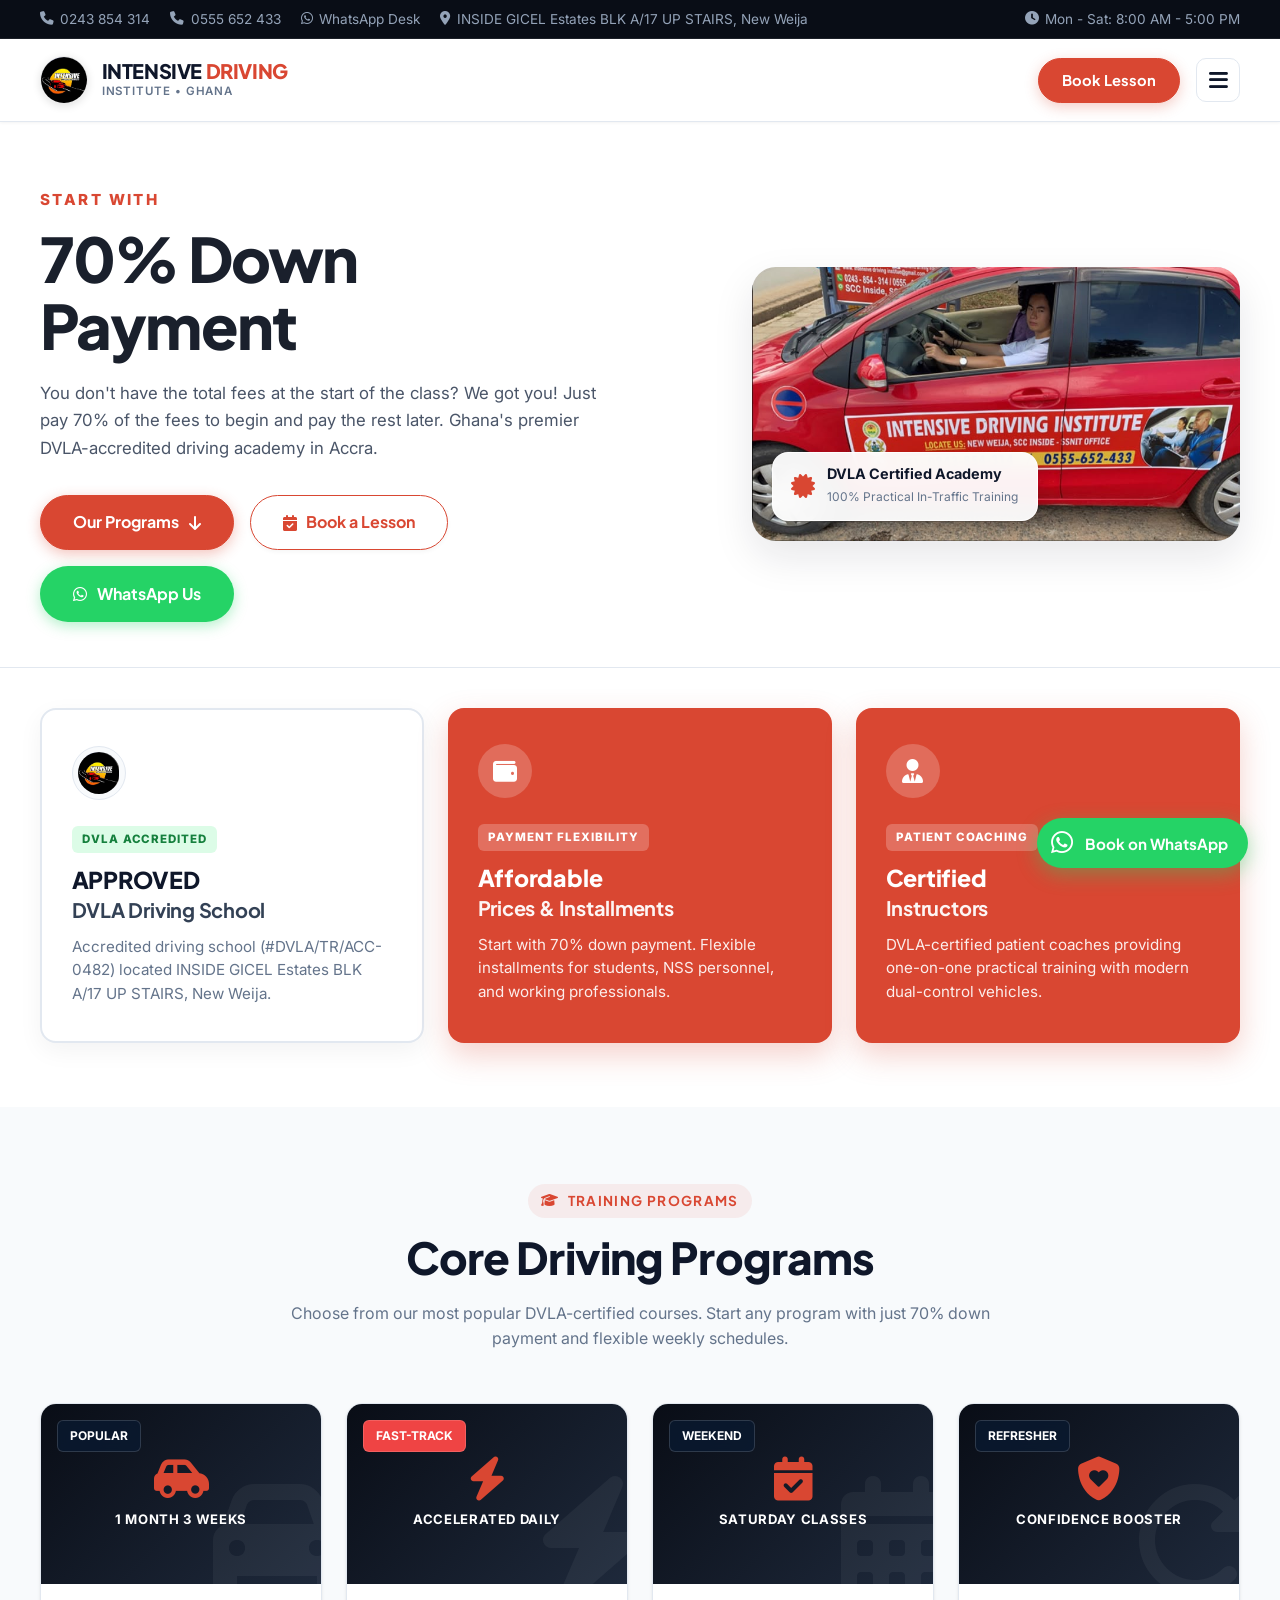
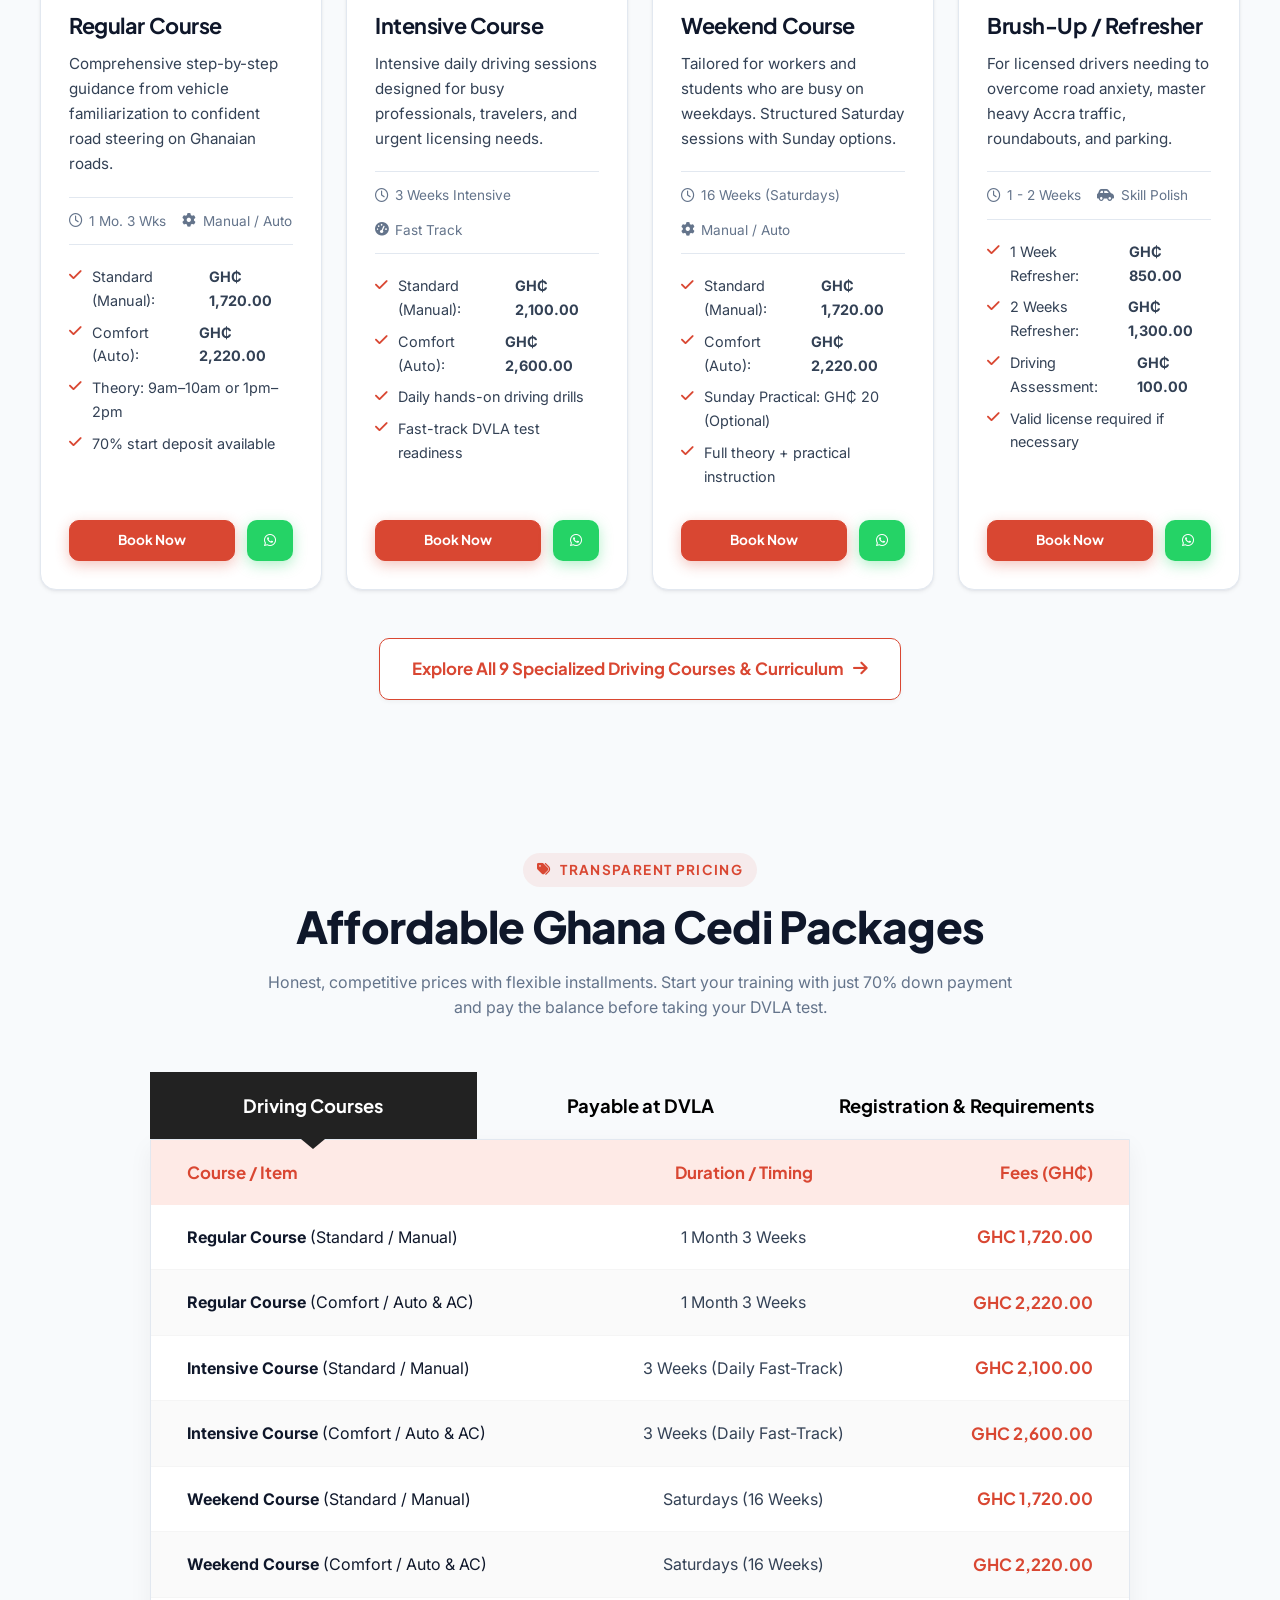
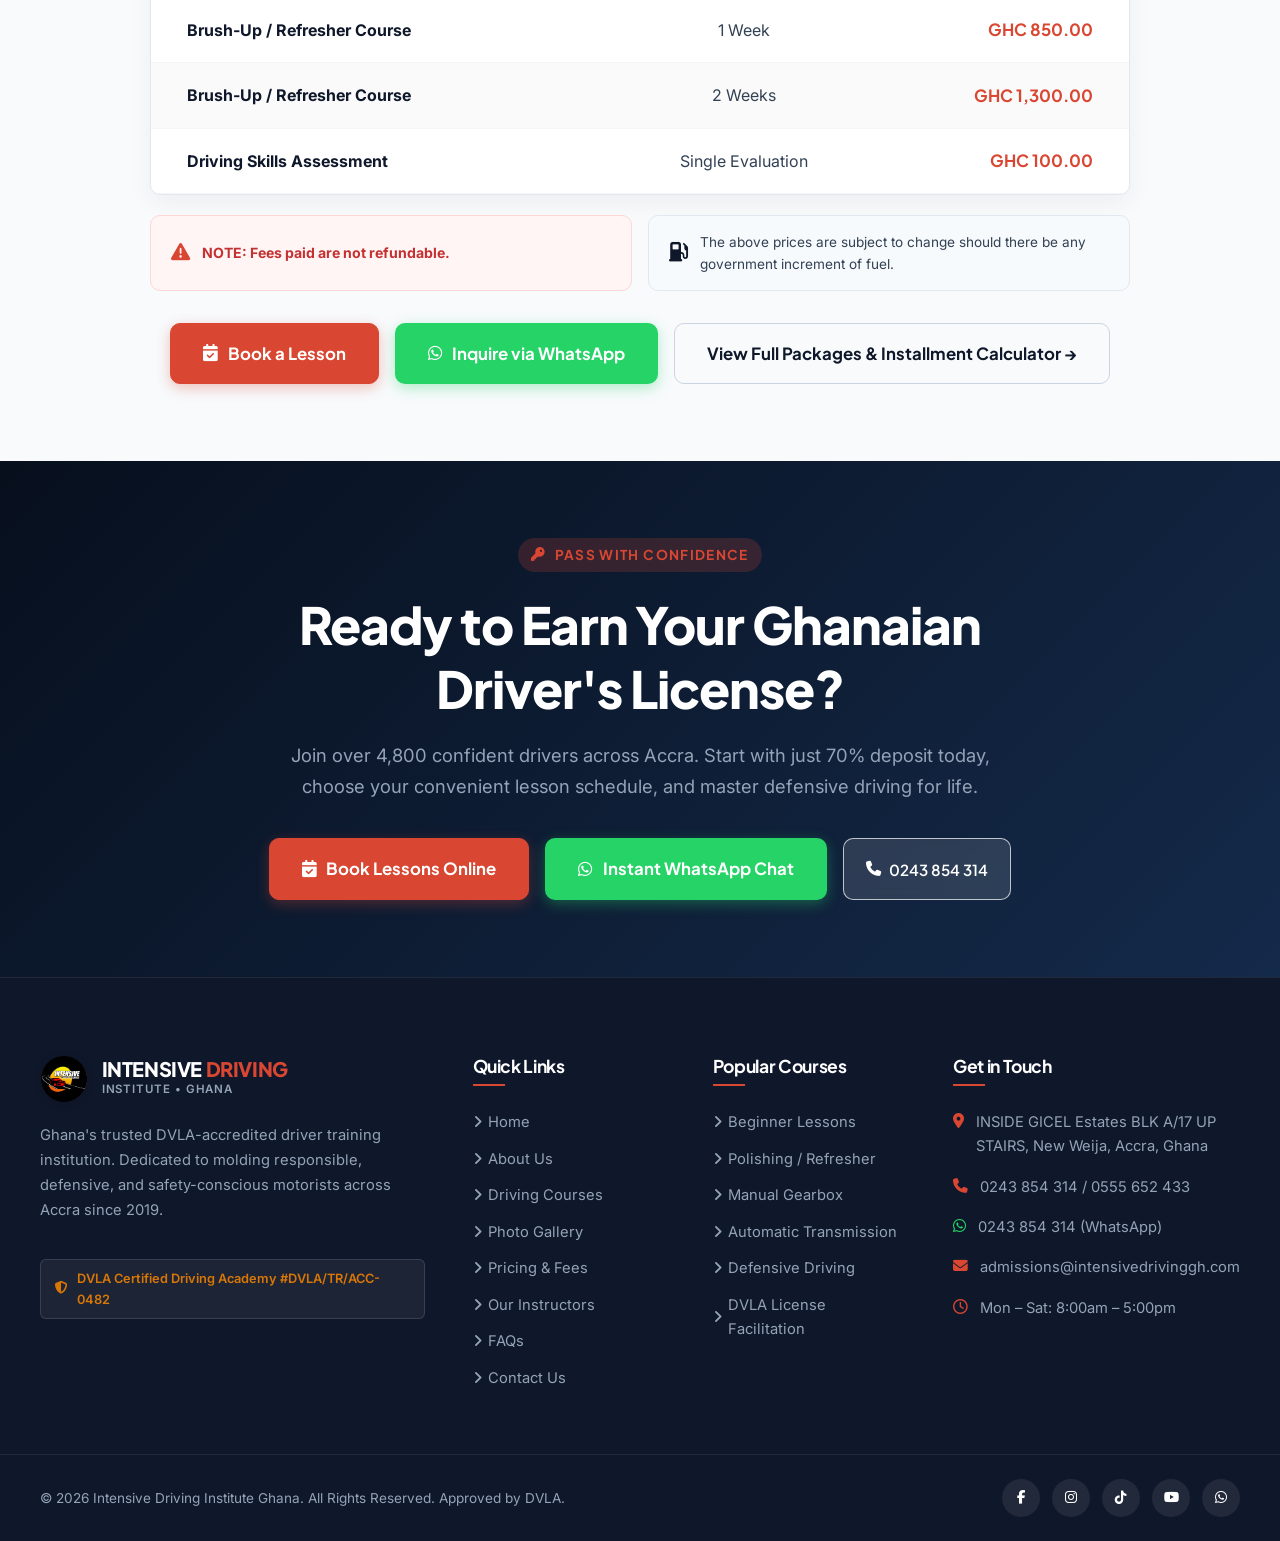
==== commit 07754fca: "Update website" ====
--- a/index.html
+++ b/index.html
@@ -86,7 +86,7 @@
               <span class="pillar-label">DVLA ACCREDITED</span>
               <h2 class="pillar-title">APPROVED<br><span>DVLA Driving School</span></h2>
               <p class="pillar-desc">
-                Accredited driving school (#DVLA/TR/ACC-0482) located at New Weija, SCC Inside - SSNIT Building.
+                Accredited driving school (#DVLA/TR/ACC-0482) located INSIDE GICEL Estates BLK A/17 UP STAIRS, New Weija.
               </p>
             </div>
           </div>
@@ -137,38 +137,39 @@
         </div>
 
         <div class="grid-4">
-          <!-- 1. Beginner Driving Lessons -->
+          <!-- 1. Regular Course -->
           <article class="card course-card">
             <div class="course-card-header">
-              <span class="course-card-badge">FOUNDATION</span>
+              <span class="course-card-badge">POPULAR</span>
               <i class="fa-solid fa-car course-icon-bg"></i>
               <div style="text-align: center; z-index: 1;">
                 <i class="fa-solid fa-car-side" style="font-size: 2.75rem; color: var(--color-accent); margin-bottom: 0.5rem;"></i>
-                <div style="font-size: 0.82rem; font-weight: 700; text-transform: uppercase; letter-spacing: 0.05em;">Novice to Licensed</div>
+                <div style="font-size: 0.82rem; font-weight: 700; text-transform: uppercase; letter-spacing: 0.05em;">1 Month 3 Weeks</div>
               </div>
             </div>
             <div class="course-card-body">
-              <h3 class="course-card-title">Beginner Lessons</h3>
+              <h3 class="course-card-title">Regular Course</h3>
               <p class="course-card-desc">
-                Complete step-by-step guidance from vehicle familiarization to confident road steering on Ghanaian roads.
+                Comprehensive step-by-step guidance from vehicle familiarization to confident road steering on Ghanaian roads.
               </p>
               <div class="course-card-meta">
-                <span class="course-card-meta-item"><i class="fa-regular fa-clock"></i> 6 Weeks Regular</span>
+                <span class="course-card-meta-item"><i class="fa-regular fa-clock"></i> 1 Mo. 3 Wks</span>
                 <span class="course-card-meta-item"><i class="fa-solid fa-gear"></i> Manual / Auto</span>
               </div>
               <ul class="course-features-list">
-                <li><i class="fa-solid fa-check"></i> Basic controls, pedals &amp; steering</li>
-                <li><i class="fa-solid fa-check"></i> Quiet road practice before traffic</li>
-                <li><i class="fa-solid fa-check"></i> 70% deposit available</li>
+                <li><i class="fa-solid fa-check"></i> Standard (Manual): <strong>GH₵ 1,720.00</strong></li>
+                <li><i class="fa-solid fa-check"></i> Comfort (Auto): <strong>GH₵ 2,220.00</strong></li>
+                <li><i class="fa-solid fa-check"></i> Theory: 9am–10am or 1pm–2pm</li>
+                <li><i class="fa-solid fa-check"></i> 70% start deposit available</li>
               </ul>
               <div class="course-card-footer">
-                <button type="button" class="btn btn-primary btn-sm" style="flex:1;" data-open-modal="booking" data-prefill-course="Beginner Driving Lessons">Book Now</button>
-                <button type="button" class="btn btn-whatsapp btn-sm" data-wa-type="course" data-course-title="Beginner Driving Lessons" title="Inquire on WhatsApp"><i class="fa-brands fa-whatsapp"></i></button>
+                <button type="button" class="btn btn-primary btn-sm" style="flex:1;" data-open-modal="booking" data-prefill-course="Regular Course (1 Month 3 Weeks)">Book Now</button>
+                <button type="button" class="btn btn-whatsapp btn-sm" data-wa-type="course" data-course-title="Regular Course (1 Month 3 Weeks)" title="Inquire on WhatsApp"><i class="fa-brands fa-whatsapp"></i></button>
               </div>
             </div>
           </article>
 
-          <!-- 2. Express 3-Week Course -->
+          <!-- 2. Intensive Course -->
           <article class="card course-card">
             <div class="course-card-header">
               <span class="course-card-badge" style="background: #ef4444; color:#fff;">FAST-TRACK</span>
@@ -179,7 +180,7 @@
               </div>
             </div>
             <div class="course-card-body">
-              <h3 class="course-card-title">Express 3-Week Course</h3>
+              <h3 class="course-card-title">Intensive Course</h3>
               <p class="course-card-desc">
                 Intensive daily driving sessions designed for busy professionals, travelers, and urgent licensing needs.
               </p>
@@ -188,18 +189,51 @@
                 <span class="course-card-meta-item"><i class="fa-solid fa-gauge-high"></i> Fast Track</span>
               </div>
               <ul class="course-features-list">
-                <li><i class="fa-solid fa-check"></i> Accelerated daily hands-on driving</li>
+                <li><i class="fa-solid fa-check"></i> Standard (Manual): <strong>GH₵ 2,100.00</strong></li>
+                <li><i class="fa-solid fa-check"></i> Comfort (Auto): <strong>GH₵ 2,600.00</strong></li>
+                <li><i class="fa-solid fa-check"></i> Daily hands-on driving drills</li>
                 <li><i class="fa-solid fa-check"></i> Fast-track DVLA test readiness</li>
-                <li><i class="fa-solid fa-check"></i> Dedicated priority instructor</li>
               </ul>
               <div class="course-card-footer">
-                <button type="button" class="btn btn-primary btn-sm" style="flex:1;" data-open-modal="booking" data-prefill-course="Express 3-Week Course">Book Now</button>
-                <button type="button" class="btn btn-whatsapp btn-sm" data-wa-type="course" data-course-title="Express 3-Week Course" title="Inquire on WhatsApp"><i class="fa-brands fa-whatsapp"></i></button>
+                <button type="button" class="btn btn-primary btn-sm" style="flex:1;" data-open-modal="booking" data-prefill-course="Intensive Course (3 Weeks)">Book Now</button>
+                <button type="button" class="btn btn-whatsapp btn-sm" data-wa-type="course" data-course-title="Intensive Course (3 Weeks)" title="Inquire on WhatsApp"><i class="fa-brands fa-whatsapp"></i></button>
               </div>
             </div>
           </article>
 
-          <!-- 3. Refresher / Polishing Lessons -->
+          <!-- 3. Weekend Course -->
+          <article class="card course-card">
+            <div class="course-card-header">
+              <span class="course-card-badge">WEEKEND</span>
+              <i class="fa-solid fa-calendar-days course-icon-bg"></i>
+              <div style="text-align: center; z-index: 1;">
+                <i class="fa-solid fa-calendar-check" style="font-size: 2.75rem; color: var(--color-accent); margin-bottom: 0.5rem;"></i>
+                <div style="font-size: 0.82rem; font-weight: 700; text-transform: uppercase; letter-spacing: 0.05em;">Saturday Classes</div>
+              </div>
+            </div>
+            <div class="course-card-body">
+              <h3 class="course-card-title">Weekend Course</h3>
+              <p class="course-card-desc">
+                Tailored for workers and students who are busy on weekdays. Structured Saturday sessions with Sunday options.
+              </p>
+              <div class="course-card-meta">
+                <span class="course-card-meta-item"><i class="fa-regular fa-clock"></i> 16 Weeks (Saturdays)</span>
+                <span class="course-card-meta-item"><i class="fa-solid fa-gear"></i> Manual / Auto</span>
+              </div>
+              <ul class="course-features-list">
+                <li><i class="fa-solid fa-check"></i> Standard (Manual): <strong>GH₵ 1,720.00</strong></li>
+                <li><i class="fa-solid fa-check"></i> Comfort (Auto): <strong>GH₵ 2,220.00</strong></li>
+                <li><i class="fa-solid fa-check"></i> Sunday Practical: GH₵ 20 (Optional)</li>
+                <li><i class="fa-solid fa-check"></i> Full theory + practical instruction</li>
+              </ul>
+              <div class="course-card-footer">
+                <button type="button" class="btn btn-primary btn-sm" style="flex:1;" data-open-modal="booking" data-prefill-course="Weekend Course (16 Weeks)">Book Now</button>
+                <button type="button" class="btn btn-whatsapp btn-sm" data-wa-type="course" data-course-title="Weekend Course (16 Weeks)" title="Inquire on WhatsApp"><i class="fa-brands fa-whatsapp"></i></button>
+              </div>
+            </div>
+          </article>
+
+          <!-- 4. Brush-Up / Refresher Course -->
           <article class="card course-card">
             <div class="course-card-header">
               <span class="course-card-badge">REFRESHER</span>
@@ -210,53 +244,23 @@
               </div>
             </div>
             <div class="course-card-body">
-              <h3 class="course-card-title">Refresher Lessons</h3>
+              <h3 class="course-card-title">Brush-Up / Refresher</h3>
               <p class="course-card-desc">
                 For licensed drivers needing to overcome road anxiety, master heavy Accra traffic, roundabouts, and parking.
               </p>
               <div class="course-card-meta">
-                <span class="course-card-meta-item"><i class="fa-regular fa-clock"></i> 2 - 4 Weeks</span>
+                <span class="course-card-meta-item"><i class="fa-regular fa-clock"></i> 1 - 2 Weeks</span>
                 <span class="course-card-meta-item"><i class="fa-solid fa-car-side"></i> Skill Polish</span>
               </div>
               <ul class="course-features-list">
-                <li><i class="fa-solid fa-check"></i> Multi-lane roundabout confidence</li>
-                <li><i class="fa-solid fa-check"></i> Parallel &amp; reverse bay parking</li>
-                <li><i class="fa-solid fa-check"></i> Highway &amp; night driving drills</li>
+                <li><i class="fa-solid fa-check"></i> 1 Week Refresher: <strong>GH₵ 850.00</strong></li>
+                <li><i class="fa-solid fa-check"></i> 2 Weeks Refresher: <strong>GH₵ 1,300.00</strong></li>
+                <li><i class="fa-solid fa-check"></i> Driving Assessment: <strong>GH₵ 100.00</strong></li>
+                <li><i class="fa-solid fa-check"></i> Valid license required if necessary</li>
               </ul>
               <div class="course-card-footer">
-                <button type="button" class="btn btn-primary btn-sm" style="flex:1;" data-open-modal="booking" data-prefill-course="Refresher Driving Lessons">Book Now</button>
-                <button type="button" class="btn btn-whatsapp btn-sm" data-wa-type="course" data-course-title="Refresher Driving Lessons" title="Inquire on WhatsApp"><i class="fa-brands fa-whatsapp"></i></button>
-              </div>
-            </div>
-          </article>
-
-          <!-- 4. Driver's Licence Preparation -->
-          <article class="card course-card">
-            <div class="course-card-header">
-              <span class="course-card-badge">DVLA FACILITATION</span>
-              <i class="fa-solid fa-id-card course-icon-bg"></i>
-              <div style="text-align: center; z-index: 1;">
-                <i class="fa-solid fa-id-card-clip" style="font-size: 2.75rem; color: var(--color-accent); margin-bottom: 0.5rem;"></i>
-                <div style="font-size: 0.82rem; font-weight: 700; text-transform: uppercase; letter-spacing: 0.05em;">Licensing Support</div>
-              </div>
-            </div>
-            <div class="course-card-body">
-              <h3 class="course-card-title">Licence Acquisition</h3>
-              <p class="course-card-desc">
-                Full end-to-end guidance for official Ghanaian driver's license acquisition, biometrics, and mock test prep.
-              </p>
-              <div class="course-card-meta">
-                <span class="course-card-meta-item"><i class="fa-regular fa-clock"></i> DVLA Timeline</span>
-                <span class="course-card-meta-item"><i class="fa-solid fa-stamp"></i> Genuine DVLA</span>
-              </div>
-              <ul class="course-features-list">
-                <li><i class="fa-solid fa-check"></i> Biometric registration &amp; eye test</li>
-                <li><i class="fa-solid fa-check"></i> Computerized theory test simulation</li>
-                <li><i class="fa-solid fa-check"></i> Official exam day dual-control car</li>
-              </ul>
-              <div class="course-card-footer">
-                <button type="button" class="btn btn-primary btn-sm" style="flex:1;" data-open-modal="booking" data-prefill-course="Driver's Licence Preparation">Book Now</button>
-                <button type="button" class="btn btn-whatsapp btn-sm" data-wa-type="course" data-course-title="Driver's Licence Preparation" title="Inquire on WhatsApp"><i class="fa-brands fa-whatsapp"></i></button>
+                <button type="button" class="btn btn-primary btn-sm" style="flex:1;" data-open-modal="booking" data-prefill-course="Brush-Up / Refresher Course">Book Now</button>
+                <button type="button" class="btn btn-whatsapp btn-sm" data-wa-type="course" data-course-title="Brush-Up / Refresher Course" title="Inquire on WhatsApp"><i class="fa-brands fa-whatsapp"></i></button>
               </div>
             </div>
           </article>
@@ -288,150 +292,147 @@
         <div class="pricing-ref-wrapper">
           <!-- 3 Contiguous Tabs -->
           <div class="pricing-ref-tabs" role="tablist" aria-label="Pricing Category Tabs">
-            <button type="button" class="pricing-ref-tab tab-non-students active" role="tab" aria-selected="true" data-target-tbody="tbody-non-students">
-              Non Students
-            </button>
-            <button type="button" class="pricing-ref-tab tab-students" role="tab" aria-selected="false" data-target-tbody="tbody-students">
-              Students/NSS
-            </button>
-            <button type="button" class="pricing-ref-tab tab-license" role="tab" aria-selected="false" data-target-tbody="tbody-license">
-              Driver's License Only
+            <button type="button" class="pricing-ref-tab tab-courses active" role="tab" aria-selected="true" data-target-tbody="tbody-courses">
+              Driving Courses
+            </button>
+            <button type="button" class="pricing-ref-tab tab-dvla" role="tab" aria-selected="false" data-target-tbody="tbody-dvla">
+              Payable at DVLA
+            </button>
+            <button type="button" class="pricing-ref-tab tab-requirements" role="tab" aria-selected="false" data-target-tbody="tbody-requirements">
+              Registration &amp; Requirements
             </button>
           </div>
 
           <!-- Table Container -->
           <div class="pricing-ref-table-wrap">
-            <table class="pricing-ref-table" aria-label="Pricing and Fees Schedule">
+            <table class="pricing-ref-table" aria-label="Official Fee Schedule">
               <thead>
                 <tr>
-                  <th scope="col">Packages</th>
-                  <th scope="col">Duration</th>
-                  <th scope="col">Fees</th>
+                  <th scope="col">Course / Item</th>
+                  <th scope="col">Duration / Timing</th>
+                  <th scope="col">Fees (GH₵)</th>
                 </tr>
               </thead>
 
-              <!-- Tbody 1: Non-Students (Default Active) -->
-              <tbody id="tbody-non-students" class="pricing-table-body">
-                <tr>
-                  <td>Regular without license</td>
-                  <td class="col-duration">6 weeks</td>
-                  <td class="col-fee">GHC 2,300</td>
-                </tr>
-                <tr>
-                  <td>Regular with standard license</td>
-                  <td class="col-duration">6 weeks</td>
-                  <td class="col-fee">GHC 2,950</td>
-                </tr>
-                <tr>
-                  <td>Regular with premium license</td>
-                  <td class="col-duration">6 weeks</td>
-                  <td class="col-fee">GHC 3,200</td>
-                </tr>
-                <tr>
-                  <td>Express without license</td>
-                  <td class="col-duration">3 weeks</td>
-                  <td class="col-fee">GHC 2,700</td>
-                </tr>
-                <tr>
-                  <td>Express with standard license</td>
-                  <td class="col-duration">3 weeks</td>
-                  <td class="col-fee">GHC 3,350</td>
-                </tr>
-                <tr>
-                  <td>Express with premium license</td>
-                  <td class="col-duration">3 weeks</td>
-                  <td class="col-fee">GHC 3,600</td>
-                </tr>
-                <tr>
-                  <td>Polishing without license</td>
-                  <td class="col-duration">2–4 weeks</td>
-                  <td class="col-fee">GHC 1,800</td>
-                </tr>
-                <tr>
-                  <td>Polishing with standard license</td>
-                  <td class="col-duration">2–4 weeks</td>
-                  <td class="col-fee">GHC 2,450</td>
-                </tr>
-                <tr>
-                  <td>Polishing with premium license</td>
-                  <td class="col-duration">2–4 weeks</td>
-                  <td class="col-fee">GHC 2,700</td>
+              <!-- Tbody 1: Driving Courses (Default Active) -->
+              <tbody id="tbody-courses" class="pricing-table-body">
+                <tr>
+                  <td><strong>Regular Course</strong> (Standard / Manual)</td>
+                  <td class="col-duration">1 Month 3 Weeks</td>
+                  <td class="col-fee">GHC 1,720.00</td>
+                </tr>
+                <tr>
+                  <td><strong>Regular Course</strong> (Comfort / Auto &amp; AC)</td>
+                  <td class="col-duration">1 Month 3 Weeks</td>
+                  <td class="col-fee">GHC 2,220.00</td>
+                </tr>
+                <tr>
+                  <td><strong>Intensive Course</strong> (Standard / Manual)</td>
+                  <td class="col-duration">3 Weeks (Daily Fast-Track)</td>
+                  <td class="col-fee">GHC 2,100.00</td>
+                </tr>
+                <tr>
+                  <td><strong>Intensive Course</strong> (Comfort / Auto &amp; AC)</td>
+                  <td class="col-duration">3 Weeks (Daily Fast-Track)</td>
+                  <td class="col-fee">GHC 2,600.00</td>
+                </tr>
+                <tr>
+                  <td><strong>Weekend Course</strong> (Standard / Manual)</td>
+                  <td class="col-duration">Saturdays (16 Weeks)</td>
+                  <td class="col-fee">GHC 1,720.00</td>
+                </tr>
+                <tr>
+                  <td><strong>Weekend Course</strong> (Comfort / Auto &amp; AC)</td>
+                  <td class="col-duration">Saturdays (16 Weeks)</td>
+                  <td class="col-fee">GHC 2,220.00</td>
+                </tr>
+                <tr>
+                  <td><strong>Brush-Up / Refresher Course</strong></td>
+                  <td class="col-duration">1 Week</td>
+                  <td class="col-fee">GHC 850.00</td>
+                </tr>
+                <tr>
+                  <td><strong>Brush-Up / Refresher Course</strong></td>
+                  <td class="col-duration">2 Weeks</td>
+                  <td class="col-fee">GHC 1,300.00</td>
+                </tr>
+                <tr>
+                  <td><strong>Driving Skills Assessment</strong></td>
+                  <td class="col-duration">Single Evaluation</td>
+                  <td class="col-fee">GHC 100.00</td>
                 </tr>
               </tbody>
 
-              <!-- Tbody 2: Students & NSS -->
-              <tbody id="tbody-students" class="pricing-table-body" style="display: none;">
-                <tr>
-                  <td>Student Regular without license</td>
-                  <td class="col-duration">6 weeks</td>
-                  <td class="col-fee">GHC 2,050</td>
-                </tr>
-                <tr>
-                  <td>Student Regular with standard license</td>
-                  <td class="col-duration">6 weeks</td>
-                  <td class="col-fee">GHC 2,650</td>
-                </tr>
-                <tr>
-                  <td>Student Regular with premium license</td>
-                  <td class="col-duration">6 weeks</td>
-                  <td class="col-fee">GHC 2,900</td>
-                </tr>
-                <tr>
-                  <td>Student Express without license</td>
-                  <td class="col-duration">3 weeks</td>
-                  <td class="col-fee">GHC 2,400</td>
-                </tr>
-                <tr>
-                  <td>Student Express with standard license</td>
-                  <td class="col-duration">3 weeks</td>
-                  <td class="col-fee">GHC 3,050</td>
-                </tr>
-                <tr>
-                  <td>Student Express with premium license</td>
-                  <td class="col-duration">3 weeks</td>
-                  <td class="col-fee">GHC 3,300</td>
-                </tr>
-                <tr>
-                  <td>NSS Polishing without license</td>
-                  <td class="col-duration">2–3 weeks</td>
-                  <td class="col-fee">GHC 1,600</td>
-                </tr>
-                <tr>
-                  <td>NSS Polishing with standard license</td>
-                  <td class="col-duration">2–3 weeks</td>
-                  <td class="col-fee">GHC 2,250</td>
+              <!-- Tbody 2: Payable at DVLA -->
+              <tbody id="tbody-dvla" class="pricing-table-body" style="display: none;">
+                <tr>
+                  <td><strong>Standard License &amp; Eye Test</strong> (Payable at DVLA)</td>
+                  <td class="col-duration">3 Months Timeline</td>
+                  <td class="col-fee">GHC 795.00</td>
+                </tr>
+                <tr>
+                  <td><strong>Premium License &amp; Eye Test</strong> (Payable at DVLA)</td>
+                  <td class="col-duration">3 Weeks Fast-Track</td>
+                  <td class="col-fee">GHC 1,055.00</td>
+                </tr>
+                <tr>
+                  <td>Theory Lesson Schedule (Morning Session)</td>
+                  <td class="col-duration">9:00 AM – 10:00 AM</td>
+                  <td class="col-fee">Included in Course</td>
+                </tr>
+                <tr>
+                  <td>Theory Lesson Schedule (Afternoon Session)</td>
+                  <td class="col-duration">1:00 PM – 2:00 PM</td>
+                  <td class="col-fee">Included in Course</td>
                 </tr>
               </tbody>
 
-              <!-- Tbody 3: Driver's License Only -->
-              <tbody id="tbody-license" class="pricing-table-body" style="display: none;">
-                <tr>
-                  <td>Class B Standard License Facilitation</td>
-                  <td class="col-duration">2–3 weeks</td>
-                  <td class="col-fee">GHC 850</td>
-                </tr>
-                <tr>
-                  <td>Class B Express License Facilitation</td>
-                  <td class="col-duration">1–2 weeks</td>
-                  <td class="col-fee">GHC 1,150</td>
-                </tr>
-                <tr>
-                  <td>DVLA Biometrics &amp; Eye Test Escort</td>
-                  <td class="col-duration">1 week</td>
-                  <td class="col-fee">GHC 350</td>
-                </tr>
-                <tr>
-                  <td>Highway Code Computerized Theory Revision</td>
-                  <td class="col-duration">2 weeks</td>
-                  <td class="col-fee">GHC 300</td>
-                </tr>
-                <tr>
-                  <td>Driver's Test Car Rental &amp; Accompaniment</td>
-                  <td class="col-duration">1 day</td>
-                  <td class="col-fee">GHC 250</td>
+              <!-- Tbody 3: Requirements & Registration -->
+              <tbody id="tbody-requirements" class="pricing-table-body" style="display: none;">
+                <tr>
+                  <td><strong>Registration and Pamphlet</strong></td>
+                  <td class="col-duration">Upon Enrollment</td>
+                  <td class="col-fee">GHC 100.00</td>
+                </tr>
+                <tr>
+                  <td>Sunday Practical Lesson (Weekend Course)</td>
+                  <td class="col-duration">Per Sunday (Optional)</td>
+                  <td class="col-fee">GHC 20.00</td>
+                </tr>
+                <tr>
+                  <td>1 Passport Size Picture</td>
+                  <td class="col-duration">Registration Requirement</td>
+                  <td class="col-fee">Mandatory</td>
+                </tr>
+                <tr>
+                  <td>National ID (Ghana Card ONLY)</td>
+                  <td class="col-duration">Registration Requirement</td>
+                  <td class="col-fee">Mandatory</td>
+                </tr>
+                <tr>
+                  <td>Level of Education: M.S.L.C, J.H.S, S.H.S</td>
+                  <td class="col-duration">If Necessary</td>
+                  <td class="col-fee">Required</td>
+                </tr>
+                <tr>
+                  <td>Valid Driver's License (For Refresher Course)</td>
+                  <td class="col-duration">If Necessary</td>
+                  <td class="col-fee">Required</td>
                 </tr>
               </tbody>
             </table>
+          </div>
+
+          <!-- Official Policy & Notice Box from Flyer -->
+          <div style="margin-top: 1.25rem; display: grid; grid-template-columns: repeat(auto-fit, minmax(min(100%, 300px), 1fr)); gap: 1rem;">
+            <div style="background: #FFF5F5; border: 1px solid #FED7D7; border-radius: var(--radius-md); padding: 0.9rem 1.25rem; display: flex; align-items: center; gap: 0.75rem;">
+              <i class="fa-solid fa-triangle-exclamation" style="color: var(--color-accent); font-size: 1.2rem; flex-shrink: 0;"></i>
+              <span style="font-size: 0.88rem; font-weight: 700; color: #C53030;">NOTE: Fees paid are not refundable.</span>
+            </div>
+            <div style="background: #F7FAFC; border: 1px solid #E2E8F0; border-radius: var(--radius-md); padding: 0.9rem 1.25rem; display: flex; align-items: center; gap: 0.75rem;">
+              <i class="fa-solid fa-gas-pump" style="color: var(--color-primary); font-size: 1.2rem; flex-shrink: 0;"></i>
+              <span style="font-size: 0.85rem; color: var(--color-text-body);">The above prices are subject to change should there be any government increment of fuel.</span>
+            </div>
           </div>
 
           <div class="pricing-ref-cta-box">
@@ -538,15 +539,15 @@
           <div class="footer-contact-list">
             <div class="footer-contact-item">
               <i class="fa-solid fa-location-dot"></i>
-              <span data-config="address">Weija DVLA, SSNIT First Floor, Accra, Ghana</span>
+              <span data-config="address">INSIDE GICEL Estates BLK A/17 UP STAIRS, New Weija, Off Mallam-Kasoa Road, Accra</span>
             </div>
             <div class="footer-contact-item">
               <i class="fa-solid fa-phone"></i>
-              <a href="tel:+233243854314" style="color: inherit;" data-config="phoneLink">0243 854 314</a>
+              <span><a href="tel:+233243854314" style="color: inherit;" data-config="phoneLink">0243 854 314</a> / <a href="tel:+233555652433" style="color: inherit;">0555 652 433</a></span>
             </div>
             <div class="footer-contact-item">
               <i class="fa-brands fa-whatsapp" style="color: var(--color-whatsapp);"></i>
-              <a href="#" data-wa-type="general" style="color: inherit;">0243 854 314 (WhatsApp)</a>
+              <a href="https://wa.me/233243854314" data-wa-type="general" style="color: inherit;">0243 854 314 (WhatsApp)</a>
             </div>
             <div class="footer-contact-item">
               <i class="fa-solid fa-envelope"></i>
@@ -554,7 +555,7 @@
             </div>
             <div class="footer-contact-item">
               <i class="fa-regular fa-clock"></i>
-              <span>Mon - Fri: 6:30am - 6:30pm<br>Sat: 7:00am - 5:00pm</span>
+              <span>Mon – Sat: 8:00am – 5:00pm</span>
             </div>
           </div>
         </div>
@@ -632,16 +633,16 @@
               <label for="modalCourse" class="form-label">Preferred Driving Course *</label>
               <select id="modalCourse" class="form-select" required>
                 <option value="">-- Choose Course --</option>
-                <option value="Beginner Driving Lessons">Beginner Driving Lessons (6 Weeks)</option>
-                <option value="Refresher Driving Lessons">Refresher / Polishing Lessons (2-4 Weeks)</option>
+                <option value="Regular Course (1 Month 3 Weeks)">Regular Course (1 Month 3 Weeks - GH₵ 1,720 / 2,220)</option>
+                <option value="Intensive Course (3 Weeks)">Intensive Course (3 Weeks - GH₵ 2,100 / 2,600)</option>
+                <option value="Weekend Course (16 Weeks)">Weekend Course (Saturdays 16 Weeks - GH₵ 1,720 / 2,220)</option>
+                <option value="Brush-Up / Refresher Course">Brush-Up / Refresher Course (GH₵ 850 / 1,300)</option>
+                <option value="Standard License & Eye Test (DVLA)">Standard License &amp; Eye Test (Payable at DVLA - GH₵ 795)</option>
+                <option value="Premium License & Eye Test (DVLA)">Premium License &amp; Eye Test (Payable at DVLA - GH₵ 1,055)</option>
+                <option value="Driving Skills Assessment">Driving Skills Assessment (GH₵ 100)</option>
                 <option value="Manual Driving Training">Manual Driving Training (Clutch Mastery)</option>
                 <option value="Automatic Driving Training">Automatic Driving Training</option>
                 <option value="Defensive Driving">Defensive Driving Course</option>
-                <option value="Highway Driving">Highway &amp; Motorway Driving</option>
-                <option value="Parking Practice">Precision Parking Practice</option>
-                <option value="Road Sign &amp; Theory Training">Road Sign &amp; DVLA Theory</option>
-                <option value="Driver's Licence Preparation">Driver's Licence Preparation Only</option>
-                <option value="Student Package">Student / NSS Special Package</option>
               </select>
               <span class="form-error-msg">Please choose a course.</span>
             </div>
@@ -650,8 +651,8 @@
             <div class="form-group">
               <label for="modalTransmission" class="form-label">Transmission Preference *</label>
               <select id="modalTransmission" class="form-select">
-                <option value="Manual Transmission">Manual (Stick-Shift)</option>
-                <option value="Automatic Transmission">Automatic</option>
+                <option value="Manual Transmission">Standard (Manual Stick-Shift)</option>
+                <option value="Automatic Transmission">Comfort (Automatic &amp; A/C)</option>
                 <option value="Both / Not Sure">Not sure / Advise me</option>
               </select>
             </div>
@@ -661,11 +662,12 @@
               <label for="modalLocation" class="form-label">Preferred Training / Pick-Up Location *</label>
               <select id="modalLocation" class="form-select" required>
                 <option value="">-- Choose Location --</option>
-                <option value="Weija DVLA / SSNIT Office (Main Branch)">Weija DVLA / SSNIT First Floor (Main Office)</option>
+                <option value="GICEL Estates BLK A/17 (Main Office, New Weija)">GICEL Estates BLK A/17 (Main Office, New Weija)</option>
+                <option value="Weija DVLA / Mallam-Kasoa Highway">Weija DVLA / Mallam-Kasoa Highway</option>
                 <option value="Mallam Junction / McCarthy Hill">Mallam Junction / McCarthy Hill</option>
                 <option value="Kasoa Barrier / Toll Gate">Kasoa Barrier / Toll Gate</option>
                 <option value="Dansoman / Odorkor">Dansoman / Odorkor</option>
-                <option value="Other Accra Location">Other Location in Accra</option>
+                <option value="Other Accra Location">Other Location in Greater Accra</option>
               </select>
               <span class="form-error-msg">Please select a preferred location.</span>
             </div>
@@ -678,12 +680,14 @@
 
             <!-- Preferred Time of Day -->
             <div class="form-group">
-              <label for="modalTime" class="form-label">Preferred Lesson Time</label>
+              <label for="modalTime" class="form-label">Preferred Lesson / Theory Time</label>
               <select id="modalTime" class="form-select">
-                <option value="Morning (7:00 AM - 10:00 AM)">Morning (7:00 AM - 10:00 AM)</option>
-                <option value="Mid-day (11:00 AM - 2:00 PM)">Mid-day (11:00 AM - 2:00 PM)</option>
-                <option value="Afternoon (3:00 PM - 6:00 PM)">Afternoon (3:00 PM - 6:00 PM)</option>
-                <option value="Saturday Only">Saturdays Only</option>
+                <option value="Morning Theory (9:00 AM - 10:00 AM) + Practical">Morning Theory (9:00 AM – 10:00 AM) + Practical</option>
+                <option value="Afternoon Theory (1:00 PM - 2:00 PM) + Practical">Afternoon Theory (1:00 PM – 2:00 PM) + Practical</option>
+                <option value="Morning Practical (8:00 AM - 12:00 PM)">Morning Practical (8:00 AM – 12:00 PM)</option>
+                <option value="Afternoon Practical (12:00 PM - 5:00 PM)">Afternoon Practical (12:00 PM – 5:00 PM)</option>
+                <option value="Saturday Only (8:00 AM - 5:00 PM)">Saturday Only (8:00 AM – 5:00 PM)</option>
+                <option value="Sunday Practical (Optional GH₵ 20)">Sunday Practical (Optional GH₵ 20)</option>
                 <option value="Flexible Schedule">Flexible / Rotate weekly</option>
               </select>
             </div>
--- a/css/components.css
+++ b/css/components.css
@@ -778,6 +778,8 @@
 .btn-block {
   display: flex;
   width: 100%;
+  white-space: normal;
+  text-align: center;
 }
 
 /* ==========================================================================
--- a/css/pages.css
+++ b/css/pages.css
@@ -838,12 +838,14 @@
   display: grid;
   grid-template-columns: 1fr 1.25fr;
   gap: 3rem;
+  align-items: start;
 }
 
 .contact-info-cards {
   display: flex;
   flex-direction: column;
   gap: 1.25rem;
+  min-width: 0;
 }
 
 .contact-card-item {
@@ -856,6 +858,7 @@
   gap: 1.25rem;
   box-shadow: var(--shadow-sm);
   transition: transform var(--transition-base), border-color var(--transition-base);
+  min-width: 0;
 }
 
 .contact-card-item:hover {
@@ -864,28 +867,35 @@
 }
 
 .contact-card-icon {
-  width: 50px;
-  height: 50px;
+  width: 48px;
+  height: 48px;
   background-color: var(--color-accent-soft);
   color: var(--color-accent);
   border-radius: var(--radius-md);
   display: flex;
   align-items: center;
   justify-content: center;
-  font-size: 1.4rem;
+  font-size: 1.3rem;
   flex-shrink: 0;
+}
+
+.contact-card-content {
+  flex: 1;
+  min-width: 0;
 }
 
 .contact-card-content h4 {
   font-size: 1.05rem;
   margin-bottom: 0.25rem;
   color: var(--color-primary);
+  line-height: 1.3;
 }
 
 .contact-card-content p {
   font-size: 0.92rem;
   color: var(--color-text-body);
-  margin-bottom: 0.5rem;
+  margin-bottom: 0.4rem;
+  line-height: 1.5;
 }
 
 .contact-card-link {
@@ -896,19 +906,155 @@
   display: inline-flex;
   align-items: center;
   gap: 0.35rem;
+  word-break: break-word;
+  overflow-wrap: anywhere;
+  max-width: 100%;
+}
+
+.contact-card-subtext {
+  font-size: 0.84rem;
+  color: var(--color-text-muted);
+  display: flex;
+  align-items: flex-start;
+  gap: 0.45rem;
+  line-height: 1.45;
+  margin-top: 0.25rem;
+}
+
+.contact-card-subtext i {
+  margin-top: 0.2rem;
+  flex-shrink: 0;
 }
 
 .contact-form-card {
   background-color: #FFFFFF;
   border: 1px solid var(--color-border);
   border-radius: var(--radius-xl);
-  padding: clamp(2rem, 3vw, 2.75rem);
+  padding: clamp(1.75rem, 3.5vw, 2.75rem);
   box-shadow: var(--shadow-md);
+  min-width: 0;
+}
+
+/* Contact Location Map Card */
+.contact-map-card {
+  margin-top: 3.5rem;
+  background-color: #FFFFFF;
+  border-radius: var(--radius-xl);
+  border: 1px solid var(--color-border);
+  overflow: hidden;
+  box-shadow: var(--shadow-sm);
+}
+
+.contact-map-header {
+  padding: clamp(1.25rem, 3vw, 2rem) clamp(1rem, 3vw, 2.5rem);
+  border-bottom: 1px solid var(--color-border);
+  display: flex;
+  justify-content: space-between;
+  align-items: center;
+  flex-wrap: wrap;
+  gap: 1rem;
+}
+
+.contact-map-body {
+  min-height: 320px;
+  background: linear-gradient(135deg, #0A192F, #162C4E);
+  position: relative;
+  display: flex;
+  align-items: center;
+  justify-content: center;
+  color: #FFFFFF;
+  text-align: center;
+  padding: clamp(2rem, 5vw, 3rem) clamp(1.25rem, 4vw, 2.5rem);
+}
+
+.contact-map-content {
+  max-width: 520px;
+  width: 100%;
+  z-index: 2;
+  position: relative;
+}
+
+.contact-map-pin {
+  width: 58px;
+  height: 58px;
+  background-color: var(--color-accent);
+  color: #FFFFFF;
+  border-radius: 50%;
+  display: flex;
+  align-items: center;
+  justify-content: center;
+  font-size: 1.6rem;
+  margin: 0 auto 1.25rem auto;
+  box-shadow: 0 0 25px rgba(217, 71, 50, 0.6);
+}
+
+.contact-map-title {
+  color: #FFFFFF;
+  font-size: clamp(1.2rem, 3vw, 1.5rem);
+  font-weight: 700;
+  margin-bottom: 0.5rem;
+  line-height: 1.3;
+}
+
+.contact-map-desc {
+  color: var(--color-text-light-muted);
+  font-size: 0.95rem;
+  line-height: 1.6;
+  margin-bottom: 1.25rem;
+}
+
+.contact-map-gridlines {
+  position: absolute;
+  inset: 0;
+  background-image: linear-gradient(rgba(255, 255, 255, 0.05) 1px, transparent 1px),
+                    linear-gradient(90deg, rgba(255, 255, 255, 0.05) 1px, transparent 1px);
+  background-size: 40px 40px;
+  pointer-events: none;
 }
 
 @media (max-width: 960px) {
   .contact-grid {
     grid-template-columns: 1fr;
+    gap: 2.5rem;
+  }
+}
+
+@media (max-width: 640px) {
+  .contact-map-card {
+    margin-top: 2.5rem;
+  }
+  .contact-map-header {
+    flex-direction: column;
+    align-items: flex-start;
+  }
+  .contact-map-header .btn {
+    width: 100%;
+    justify-content: center;
+  }
+  .contact-map-body {
+    padding: 2.25rem 1rem;
+    min-height: auto;
+  }
+}
+
+@media (max-width: 480px) {
+  .contact-grid {
+    gap: 1.75rem;
+  }
+  .contact-card-item {
+    padding: 1.15rem 1rem;
+    gap: 0.85rem;
+  }
+  .contact-card-icon {
+    width: 42px;
+    height: 42px;
+    font-size: 1.15rem;
+  }
+  .contact-form-card {
+    padding: 1.5rem 1.15rem;
+  }
+  .contact-form-card h3 {
+    font-size: 1.35rem !important;
   }
 }
 
@@ -979,6 +1125,17 @@
   flex-wrap: wrap;
   gap: 1rem;
   justify-content: center;
+}
+
+@media (max-width: 480px) {
+  .error-actions {
+    flex-direction: column;
+    width: 100%;
+  }
+  .error-actions .btn {
+    width: 100%;
+    justify-content: center;
+  }
 }
 
 /* ==========================================================================
@@ -1058,6 +1215,7 @@
   border: 1px solid var(--color-border);
   border-radius: 0 0 var(--radius-md) var(--radius-md);
   overflow-x: auto;
+  -webkit-overflow-scrolling: touch;
   box-shadow: 0 8px 24px rgba(0, 0, 0, 0.05);
 }
 
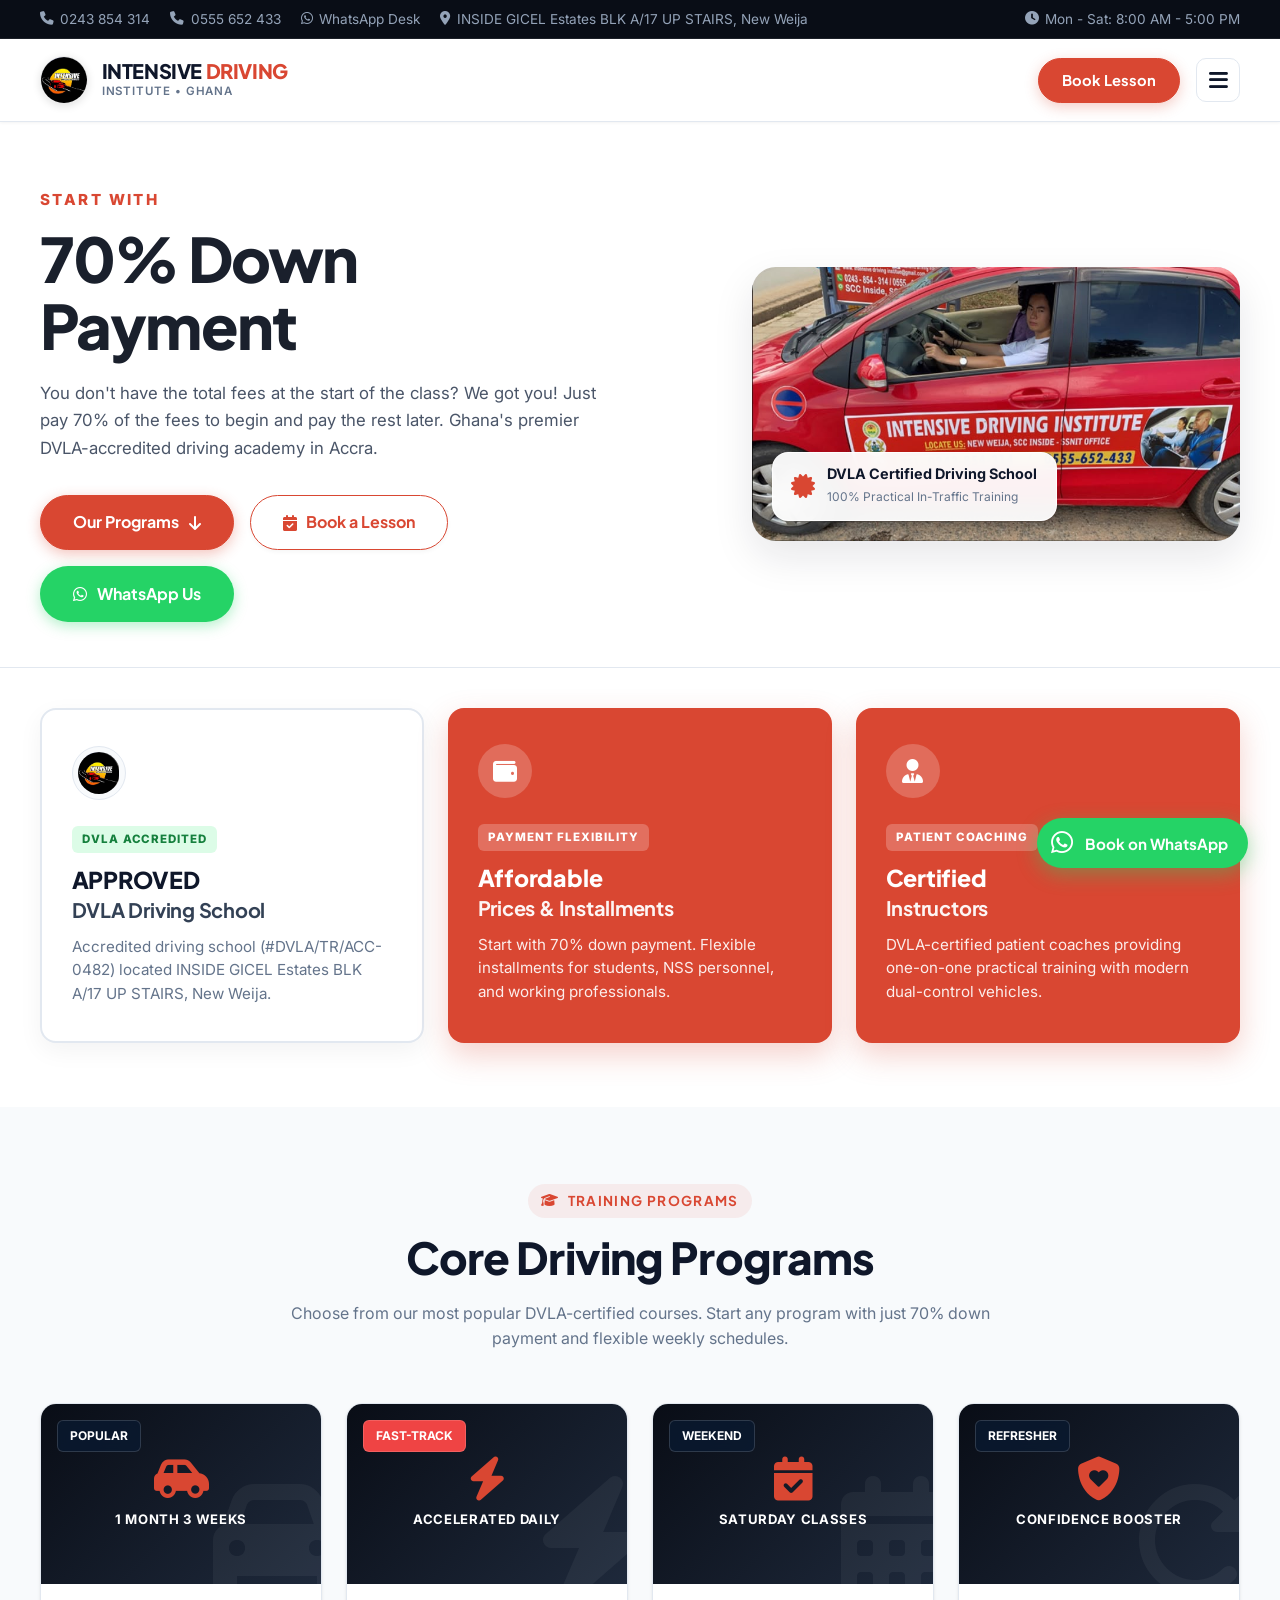
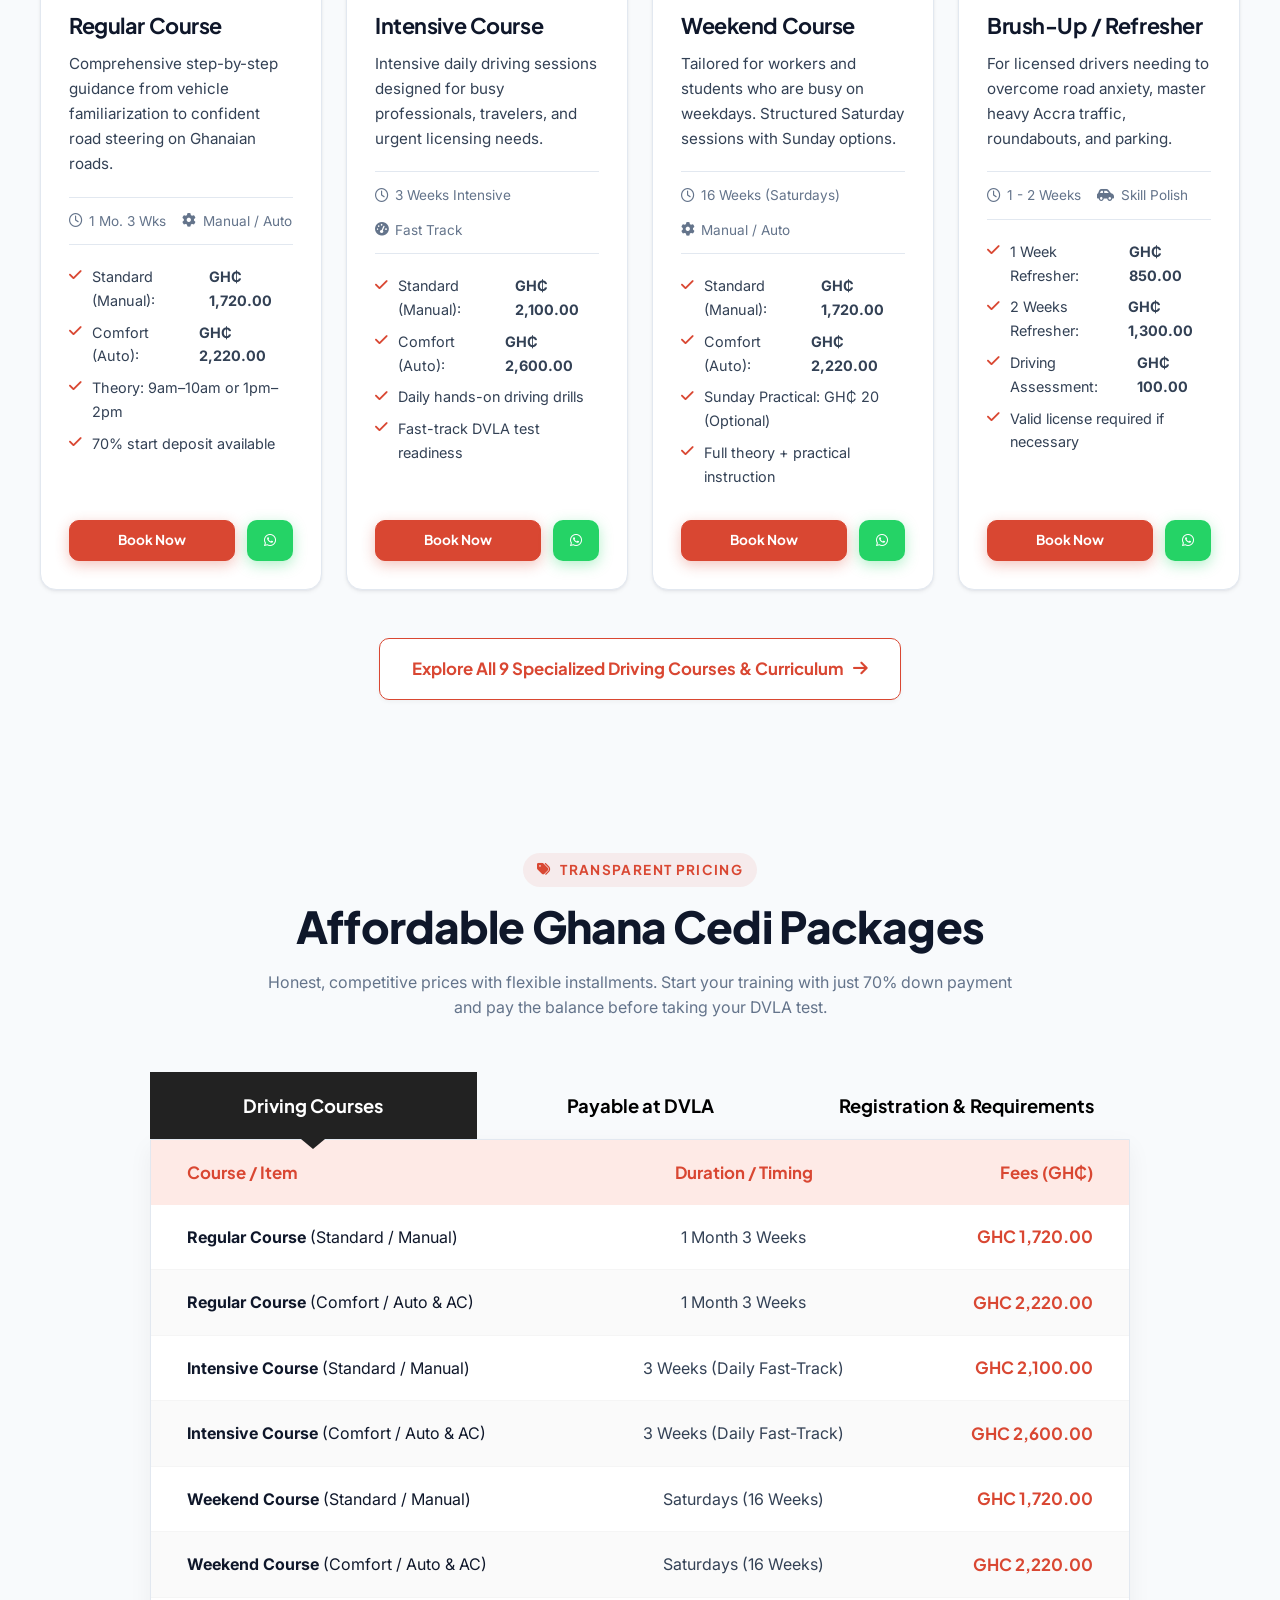
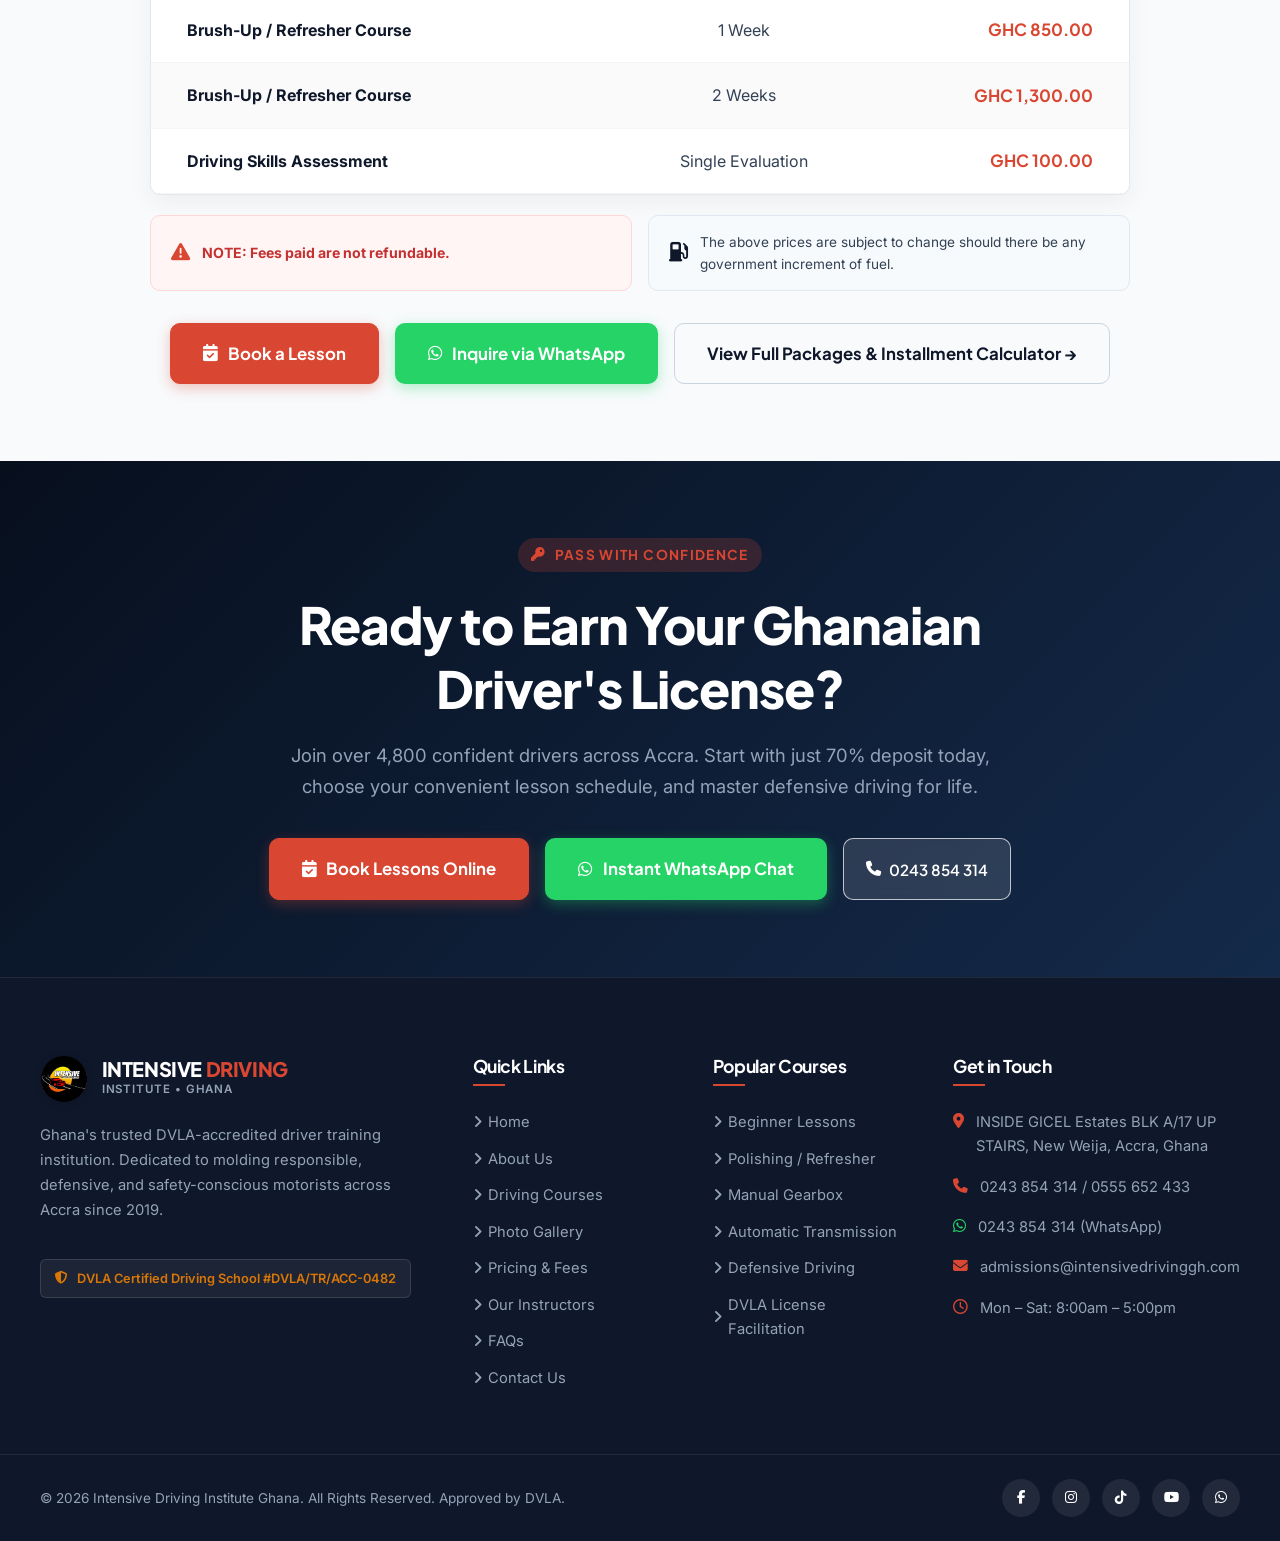
==== commit 0068d36a: "update website" ====
--- a/index.html
+++ b/index.html
@@ -4,9 +4,7 @@
   <meta charset="UTF-8">
   <meta name="viewport" content="width=device-width, initial-scale=1.0">
   <title>Intensive Driving Institute | DVLA-Accredited Driving School Accra, Ghana</title>
-  <meta name="description" content="Ghana's premier DVLA-accredited driving academy in Accra. Beginner, refresher, manual & automatic driving lessons, flexible 70% deposit plan, and university campus pick-ups.">
-  <link rel="icon" type="image/svg+xml" href="assets/favicon.svg">
-  
+  <meta name="description" content="Ghana's premier DVLA-accredited driving school in Accra. Beginner, refresher, manual & automatic driving lessons, flexible 70% deposit plan, and university campus pick-ups.">  
   <!-- Open Graph / Meta -->
   <meta property="og:type" content="website">
   <meta property="og:title" content="Intensive Driving Institute - Learn to Drive With Confidence">
@@ -64,7 +62,7 @@
             <div class="hero-minimal-badge">
               <i class="fa-solid fa-certificate"></i>
               <div>
-                <strong>DVLA Certified Academy</strong>
+                <strong>DVLA Certified Driving School</strong>
                 <span>100% Practical In-Traffic Training</span>
               </div>
             </div>
@@ -501,7 +499,7 @@
           </p>
           <div class="footer-dvla-badge">
             <i class="fa-solid fa-shield-halved"></i>
-            <span data-config="dvla">DVLA Certified Driving Academy #DVLA/TR/ACC-0482</span>
+            <span data-config="dvla">DVLA Certified Driving School #DVLA/TR/ACC-0482</span>
           </div>
         </div>
 
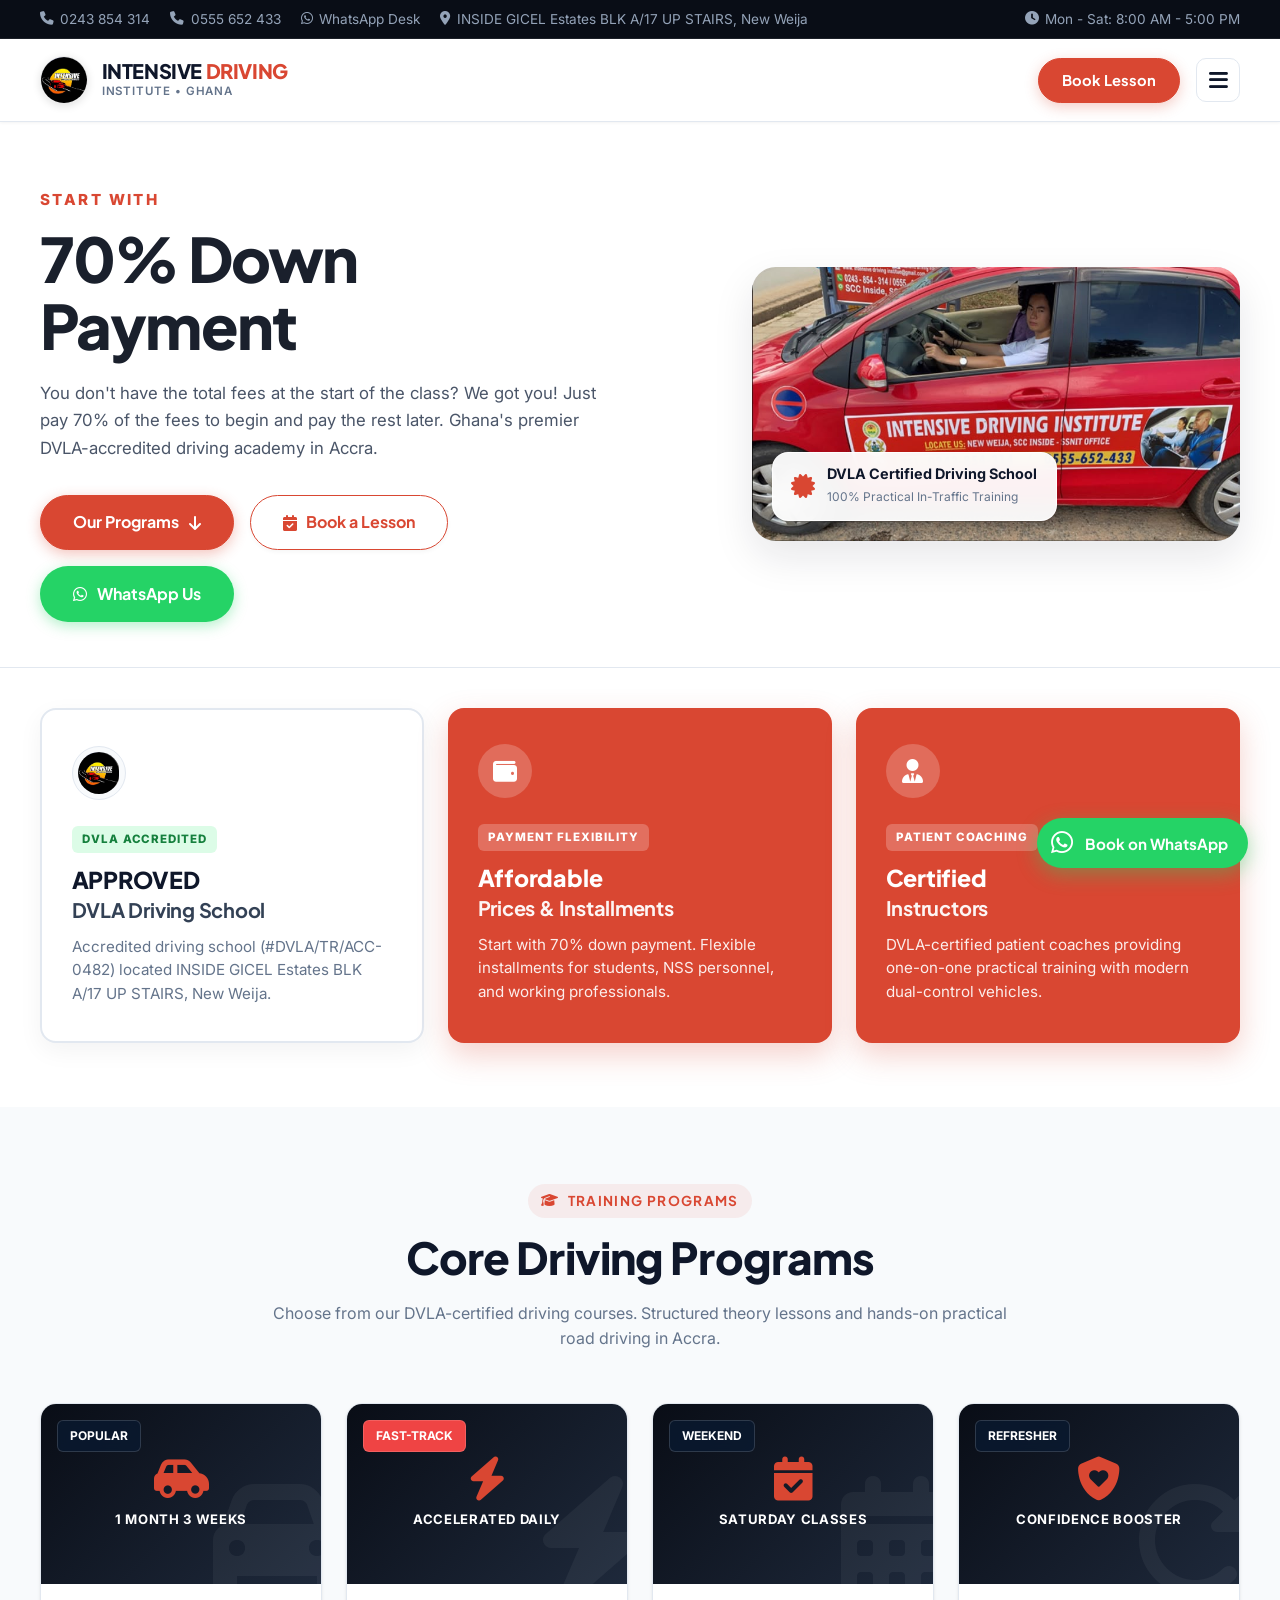
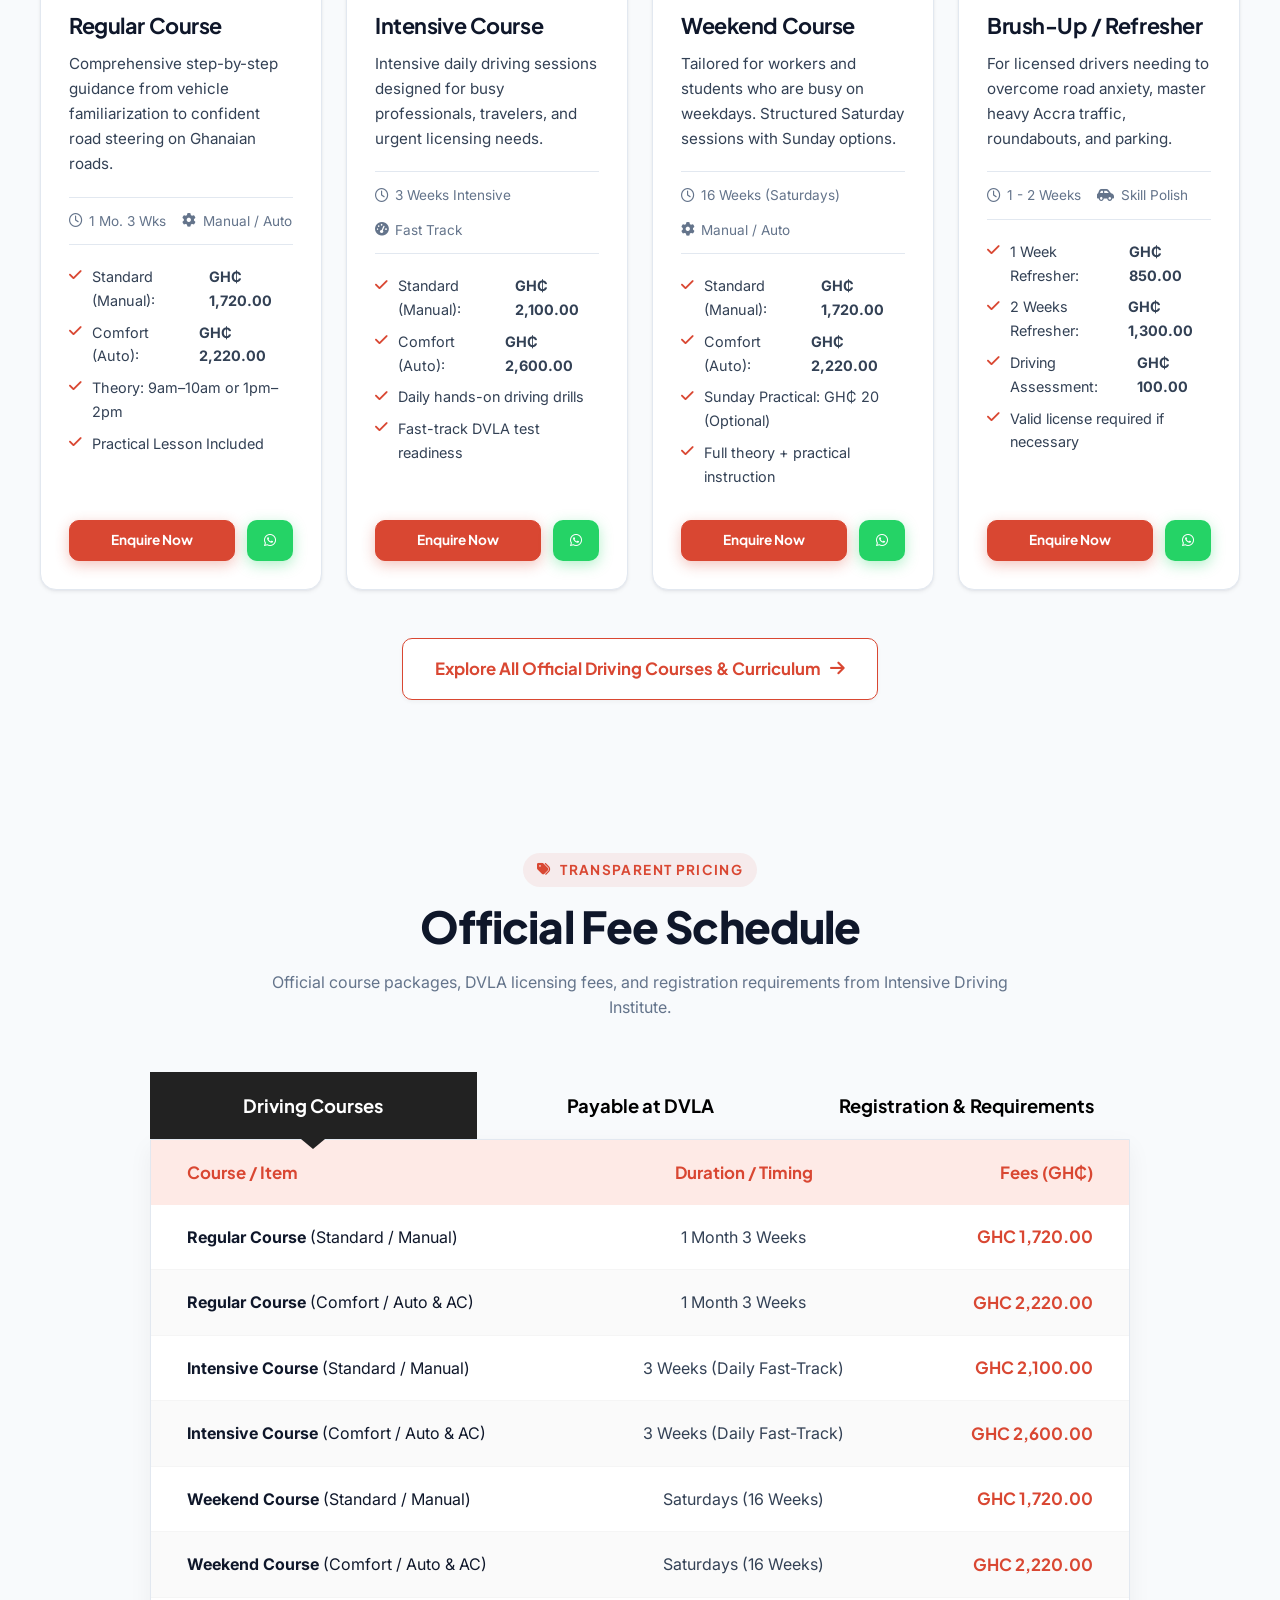
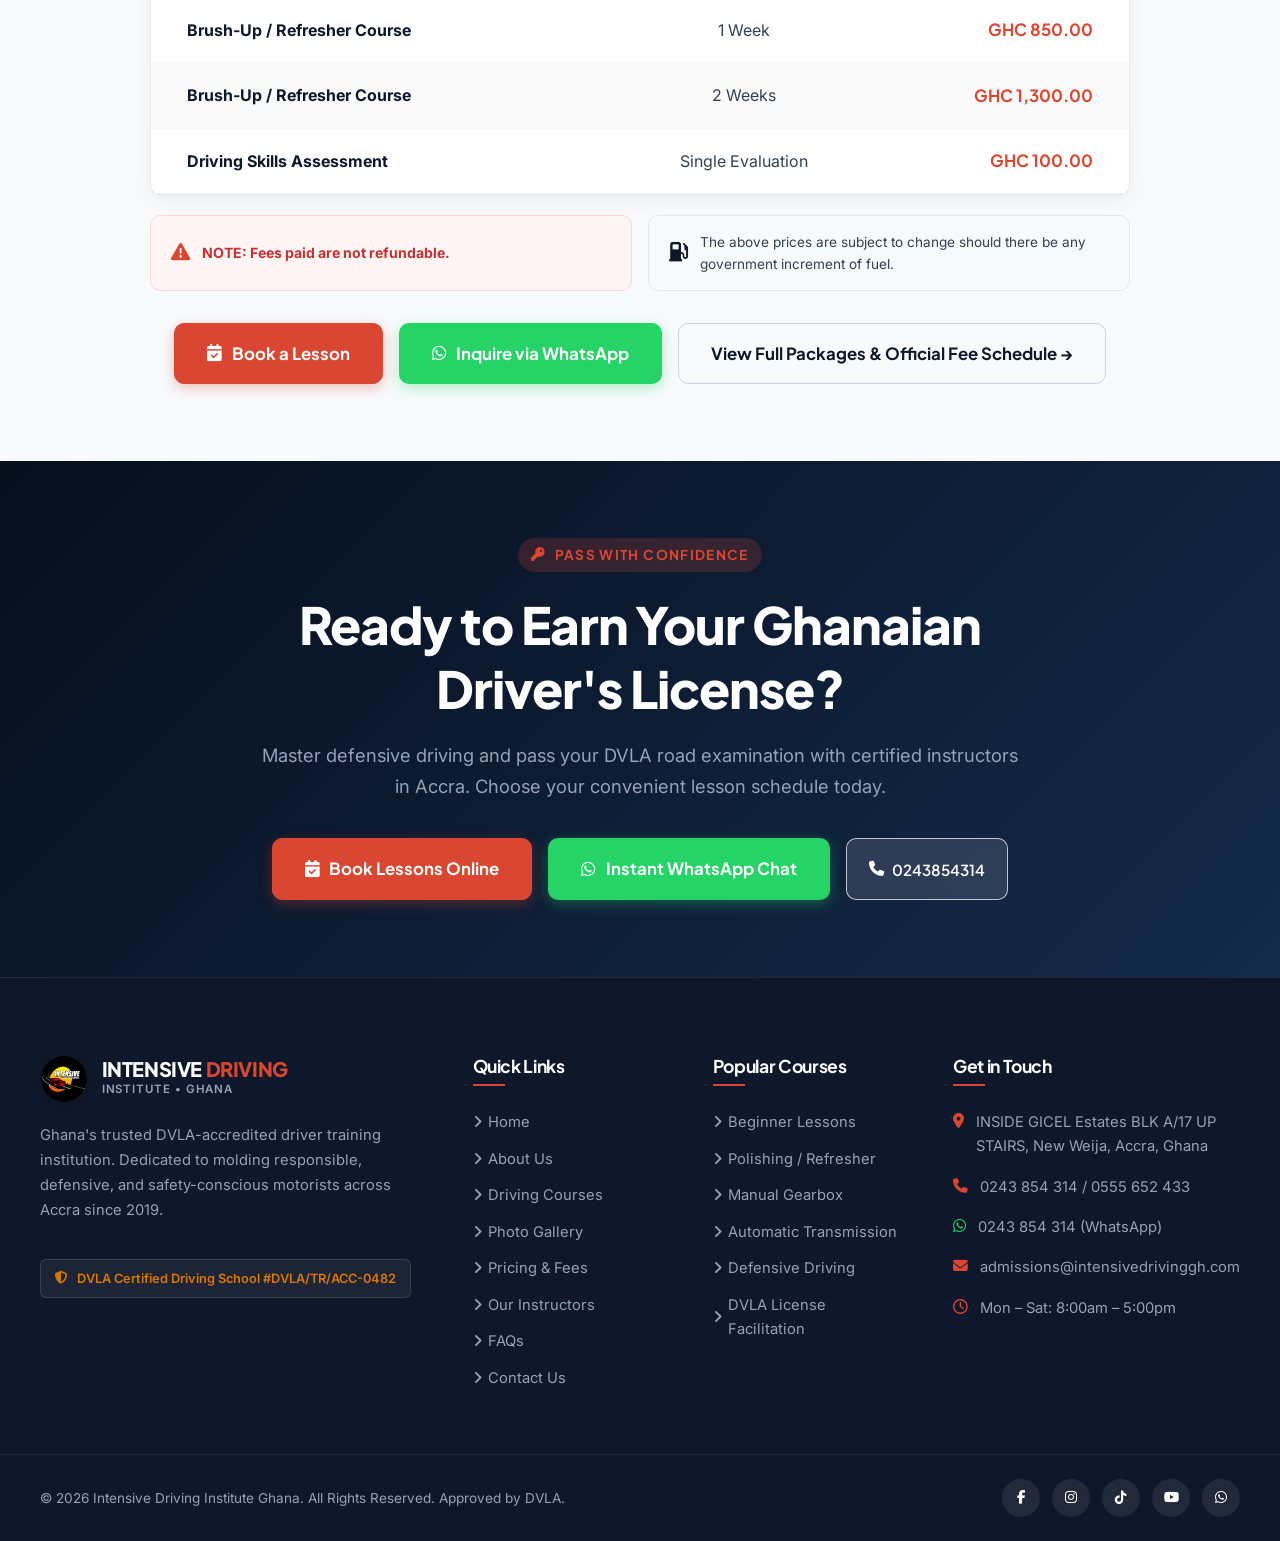
==== commit a481aefd: "update website" ====
--- a/index.html
+++ b/index.html
@@ -130,7 +130,7 @@
           </div>
           <h2 class="section-title">Core Driving Programs</h2>
           <p class="section-subtitle">
-            Choose from our most popular DVLA-certified courses. Start any program with just 70% down payment and flexible weekly schedules.
+            Choose from our DVLA-certified driving courses. Structured theory lessons and hands-on practical road driving in Accra.
           </p>
         </div>
 
@@ -158,11 +158,11 @@
                 <li><i class="fa-solid fa-check"></i> Standard (Manual): <strong>GH₵ 1,720.00</strong></li>
                 <li><i class="fa-solid fa-check"></i> Comfort (Auto): <strong>GH₵ 2,220.00</strong></li>
                 <li><i class="fa-solid fa-check"></i> Theory: 9am–10am or 1pm–2pm</li>
-                <li><i class="fa-solid fa-check"></i> 70% start deposit available</li>
+                <li><i class="fa-solid fa-check"></i> Practical Lesson Included</li>
               </ul>
               <div class="course-card-footer">
-                <button type="button" class="btn btn-primary btn-sm" style="flex:1;" data-open-modal="booking" data-prefill-course="Regular Course (1 Month 3 Weeks)">Book Now</button>
-                <button type="button" class="btn btn-whatsapp btn-sm" data-wa-type="course" data-course-title="Regular Course (1 Month 3 Weeks)" title="Inquire on WhatsApp"><i class="fa-brands fa-whatsapp"></i></button>
+                <button type="button" class="btn btn-primary btn-sm" style="flex:1;" data-open-modal="booking" data-prefill-course="Regular Course - 1 Month 3 Weeks (Standard: GHC 1,720.00)">Enquire Now</button>
+                <button type="button" class="btn btn-whatsapp btn-sm" data-wa-type="course" data-course-title="Regular Course - 1 Month 3 Weeks" title="Inquire on WhatsApp"><i class="fa-brands fa-whatsapp"></i></button>
               </div>
             </div>
           </article>
@@ -193,8 +193,8 @@
                 <li><i class="fa-solid fa-check"></i> Fast-track DVLA test readiness</li>
               </ul>
               <div class="course-card-footer">
-                <button type="button" class="btn btn-primary btn-sm" style="flex:1;" data-open-modal="booking" data-prefill-course="Intensive Course (3 Weeks)">Book Now</button>
-                <button type="button" class="btn btn-whatsapp btn-sm" data-wa-type="course" data-course-title="Intensive Course (3 Weeks)" title="Inquire on WhatsApp"><i class="fa-brands fa-whatsapp"></i></button>
+                <button type="button" class="btn btn-primary btn-sm" style="flex:1;" data-open-modal="booking" data-prefill-course="Intensive Course for 3 Weeks (Standard: GHC 2,100.00)">Enquire Now</button>
+                <button type="button" class="btn btn-whatsapp btn-sm" data-wa-type="course" data-course-title="Intensive Course for 3 Weeks" title="Inquire on WhatsApp"><i class="fa-brands fa-whatsapp"></i></button>
               </div>
             </div>
           </article>
@@ -225,8 +225,8 @@
                 <li><i class="fa-solid fa-check"></i> Full theory + practical instruction</li>
               </ul>
               <div class="course-card-footer">
-                <button type="button" class="btn btn-primary btn-sm" style="flex:1;" data-open-modal="booking" data-prefill-course="Weekend Course (16 Weeks)">Book Now</button>
-                <button type="button" class="btn btn-whatsapp btn-sm" data-wa-type="course" data-course-title="Weekend Course (16 Weeks)" title="Inquire on WhatsApp"><i class="fa-brands fa-whatsapp"></i></button>
+                <button type="button" class="btn btn-primary btn-sm" style="flex:1;" data-open-modal="booking" data-prefill-course="Weekend Course Saturdays 16Wks (Standard: GHC 1,720.00)">Enquire Now</button>
+                <button type="button" class="btn btn-whatsapp btn-sm" data-wa-type="course" data-course-title="Weekend Course Saturdays 16Wks" title="Inquire on WhatsApp"><i class="fa-brands fa-whatsapp"></i></button>
               </div>
             </div>
           </article>
@@ -257,7 +257,7 @@
                 <li><i class="fa-solid fa-check"></i> Valid license required if necessary</li>
               </ul>
               <div class="course-card-footer">
-                <button type="button" class="btn btn-primary btn-sm" style="flex:1;" data-open-modal="booking" data-prefill-course="Brush-Up / Refresher Course">Book Now</button>
+                <button type="button" class="btn btn-primary btn-sm" style="flex:1;" data-open-modal="booking" data-prefill-course="Brush-Up / Refresher Course (1 Week: GHC 850.00)">Enquire Now</button>
                 <button type="button" class="btn btn-whatsapp btn-sm" data-wa-type="course" data-course-title="Brush-Up / Refresher Course" title="Inquire on WhatsApp"><i class="fa-brands fa-whatsapp"></i></button>
               </div>
             </div>
@@ -266,7 +266,7 @@
 
         <div style="text-align: center; margin-top: 3rem;">
           <a href="courses.html" class="btn btn-outline-red btn-lg">
-            <span>Explore All 9 Specialized Driving Courses &amp; Curriculum</span>
+            <span>Explore All Official Driving Courses &amp; Curriculum</span>
             <i class="fa-solid fa-arrow-right"></i>
           </a>
         </div>
@@ -281,9 +281,9 @@
             <i class="fa-solid fa-tags"></i>
             <span>Transparent Pricing</span>
           </div>
-          <h2 class="section-title">Affordable Ghana Cedi Packages</h2>
+          <h2 class="section-title">Official Fee Schedule</h2>
           <p class="section-subtitle">
-            Honest, competitive prices with flexible installments. Start your training with just 70% down payment and pay the balance before taking your DVLA test.
+            Official course packages, DVLA licensing fees, and registration requirements from Intensive Driving Institute.
           </p>
         </div>
 
@@ -443,7 +443,7 @@
               <span>Inquire via WhatsApp</span>
             </button>
             <a href="pricing.html" class="btn btn-outline btn-lg">
-              <span>View Full Packages &amp; Installment Calculator &rarr;</span>
+              <span>View Full Packages &amp; Official Fee Schedule &rarr;</span>
             </a>
           </div>
         </div>
@@ -461,7 +461,7 @@
           Ready to Earn Your Ghanaian Driver's License?
         </h2>
         <p style="font-size: 1.15rem; color: var(--color-text-light-muted); margin-bottom: 2.25rem; line-height: 1.7;">
-          Join over 4,800 confident drivers across Accra. Start with just 70% deposit today, choose your convenient lesson schedule, and master defensive driving for life.
+          Master defensive driving and pass your DVLA road examination with certified instructors in Accra. Choose your convenient lesson schedule today.
         </p>
         <div style="display: flex; justify-content: center; gap: 1rem; flex-wrap: wrap;">
           <button type="button" class="btn btn-primary btn-lg" data-open-modal="booking">
@@ -630,17 +630,19 @@
             <div class="form-group">
               <label for="modalCourse" class="form-label">Preferred Driving Course *</label>
               <select id="modalCourse" class="form-select" required>
-                <option value="">-- Choose Course --</option>
-                <option value="Regular Course (1 Month 3 Weeks)">Regular Course (1 Month 3 Weeks - GH₵ 1,720 / 2,220)</option>
-                <option value="Intensive Course (3 Weeks)">Intensive Course (3 Weeks - GH₵ 2,100 / 2,600)</option>
-                <option value="Weekend Course (16 Weeks)">Weekend Course (Saturdays 16 Weeks - GH₵ 1,720 / 2,220)</option>
-                <option value="Brush-Up / Refresher Course">Brush-Up / Refresher Course (GH₵ 850 / 1,300)</option>
-                <option value="Standard License & Eye Test (DVLA)">Standard License &amp; Eye Test (Payable at DVLA - GH₵ 795)</option>
-                <option value="Premium License & Eye Test (DVLA)">Premium License &amp; Eye Test (Payable at DVLA - GH₵ 1,055)</option>
-                <option value="Driving Skills Assessment">Driving Skills Assessment (GH₵ 100)</option>
-                <option value="Manual Driving Training">Manual Driving Training (Clutch Mastery)</option>
-                <option value="Automatic Driving Training">Automatic Driving Training</option>
-                <option value="Defensive Driving">Defensive Driving Course</option>
+                <option value="">-- Choose Course / Item --</option>
+                <option value="Regular Course - 1 Month 3 Weeks (Standard: GHC 1,720.00)">Regular Course - Standard (GHC 1,720.00)</option>
+                <option value="Regular Course - 1 Month 3 Weeks (Comfort / AC: GHC 2,220.00)">Regular Course - Comfort / AC (GHC 2,220.00)</option>
+                <option value="Intensive Course for 3 Weeks (Standard: GHC 2,100.00)">Intensive Course - Standard (GHC 2,100.00)</option>
+                <option value="Intensive Course for 3 Weeks (Comfort / AC: GHC 2,600.00)">Intensive Course - Comfort / AC (GHC 2,600.00)</option>
+                <option value="Weekend Course Saturdays 16Wks (Standard: GHC 1,720.00)">Weekend Course - Standard (GHC 1,720.00)</option>
+                <option value="Weekend Course Saturdays 16Wks (Comfort / AC: GHC 2,220.00)">Weekend Course - Comfort / AC (GHC 2,220.00)</option>
+                <option value="Brush-Up / Refresher Course (1 Week: GHC 850.00)">Brush-Up / Refresher - 1 Week (GHC 850.00)</option>
+                <option value="Brush-Up / Refresher Course (2 Weeks: GHC 1,300.00)">Brush-Up / Refresher - 2 Weeks (GHC 1,300.00)</option>
+                <option value="Driving Skills Assessment (GHC 100.00)">Driving Skills Assessment (GHC 100.00)</option>
+                <option value="Standard License & Eye Test 3 Months (DVLA: GHc 795.00)">Standard License &amp; Eye Test 3 Months (DVLA: GHc 795.00)</option>
+                <option value="Premium License & Eye Test 3 Weeks (DVLA: GHc 1055.00)">Premium License &amp; Eye Test 3 Weeks (DVLA: GHc 1055.00)</option>
+                <option value="Registration and Pamphlet (GHC 100.00)">Registration and Pamphlet (GHC 100.00)</option>
               </select>
               <span class="form-error-msg">Please choose a course.</span>
             </div>
@@ -700,7 +702,7 @@
           <div style="margin-top: 1.5rem; display: flex; flex-direction: column; gap: 0.75rem;">
             <button type="submit" class="btn btn-primary btn-block btn-lg">
               <i class="fa-brands fa-whatsapp"></i>
-              <span>Generate Booking via WhatsApp</span>
+              <span>Submit Enquiry via WhatsApp</span>
             </button>
             <div style="font-size: 0.8rem; text-align: center; color: var(--color-text-muted);">
               <i class="fa-solid fa-lock"></i> Your information is secure. No payment is taken until you approve your schedule.
--- a/css/pages.css
+++ b/css/pages.css
@@ -1437,4 +1437,302 @@
   transform: scale(1.05);
 }
 
-
+/* ==========================================================================
+   OFFICIAL ENQUIRY FORM & SERVICE PRICE LIST
+   ========================================================================== */
+.official-form-banner {
+  background-color: #0c2340;
+  color: #FFFFFF;
+  border-radius: var(--radius-md);
+  padding: 1.5rem 2rem;
+  text-align: center;
+  margin-bottom: 2rem;
+  border-bottom: 4px solid var(--color-accent);
+}
+
+.official-form-banner h2 {
+  font-family: var(--font-heading);
+  font-size: clamp(1.4rem, 2.5vw, 1.85rem);
+  color: #FFFFFF;
+  letter-spacing: 0.04em;
+  margin: 0 0 0.35rem 0;
+  text-transform: uppercase;
+}
+
+.official-form-banner .form-badge {
+  display: inline-block;
+  background-color: var(--color-accent);
+  color: #FFFFFF;
+  font-family: var(--font-heading);
+  font-weight: 700;
+  font-size: 0.95rem;
+  letter-spacing: 0.08em;
+  padding: 0.3rem 1.25rem;
+  border-radius: var(--radius-sm);
+  text-transform: uppercase;
+}
+
+.official-price-list {
+  display: flex;
+  flex-direction: column;
+  gap: 1.75rem;
+  margin-bottom: 3.5rem;
+}
+
+.official-course-card {
+  background-color: #FFFFFF;
+  border: 1px solid var(--color-border);
+  border-radius: var(--radius-md);
+  box-shadow: 0 2px 8px rgba(0, 0, 0, 0.04);
+  padding: 1.75rem;
+  transition: border-color var(--transition-fast);
+}
+
+.official-course-card:hover {
+  border-color: var(--color-primary-light);
+}
+
+.official-course-header {
+  border-bottom: 1px solid var(--color-border);
+  padding-bottom: 1.25rem;
+  margin-bottom: 1.25rem;
+}
+
+.official-course-title-wrap {
+  display: flex;
+  align-items: center;
+  justify-content: space-between;
+  flex-wrap: wrap;
+  gap: 0.75rem;
+  margin-bottom: 0.65rem;
+}
+
+.official-course-title {
+  font-family: var(--font-heading);
+  font-size: clamp(1.2rem, 1.8vw, 1.45rem);
+  color: var(--color-primary);
+  margin: 0;
+  font-weight: 800;
+}
+
+.official-duration-tag {
+  background-color: #F1F5F9;
+  color: #334155;
+  font-weight: 700;
+  font-size: 0.85rem;
+  padding: 0.3rem 0.75rem;
+  border-radius: var(--radius-sm);
+  border: 1px solid #CBD5E1;
+}
+
+.official-course-meta-row {
+  display: flex;
+  flex-wrap: wrap;
+  gap: 1.25rem;
+  font-size: 0.9rem;
+  color: var(--color-text-body);
+}
+
+.official-course-meta-row span {
+  display: inline-flex;
+  align-items: center;
+  gap: 0.4rem;
+}
+
+.official-course-meta-row i {
+  color: var(--color-accent);
+}
+
+.official-options-grid {
+  display: grid;
+  grid-template-columns: repeat(auto-fit, minmax(min(100%, 280px), 1fr));
+  gap: 1.25rem;
+}
+
+.official-tier-box {
+  background-color: #F8FAFC;
+  border: 1px solid #E2E8F0;
+  border-radius: var(--radius-sm);
+  padding: 1.25rem 1.5rem;
+  display: flex;
+  flex-direction: column;
+  justify-content: space-between;
+  transition: all var(--transition-fast);
+}
+
+.official-tier-box:hover {
+  background-color: #FFFFFF;
+  border-color: var(--color-primary);
+  box-shadow: 0 4px 12px rgba(15, 23, 42, 0.06);
+}
+
+.official-tier-box.tier-featured {
+  background-color: #FEF7F5;
+  border-color: rgba(217, 71, 50, 0.3);
+}
+
+.official-tier-label {
+  font-family: var(--font-heading);
+  font-size: 0.88rem;
+  font-weight: 700;
+  text-transform: uppercase;
+  letter-spacing: 0.05em;
+  color: var(--color-text-muted);
+  margin-bottom: 0.35rem;
+}
+
+.official-tier-price {
+  font-family: var(--font-heading);
+  font-size: clamp(1.5rem, 2.2vw, 1.85rem);
+  font-weight: 800;
+  color: var(--color-primary);
+  margin-bottom: 0.5rem;
+}
+
+.official-tier-price.price-accent {
+  color: var(--color-accent);
+}
+
+.official-tier-desc {
+  font-size: 0.88rem;
+  color: var(--color-text-body);
+  margin-bottom: 1.25rem;
+  line-height: 1.45;
+}
+
+.official-tier-actions {
+  display: flex;
+  gap: 0.65rem;
+  margin-top: auto;
+}
+
+.official-tier-actions .btn {
+  font-size: 0.88rem;
+  padding: 0.65rem 1rem;
+}
+
+/* DVLA Box Matching Flyer */
+.dvla-official-box {
+  background-color: #FFFFFF;
+  border: 2px solid #0056b3;
+  border-radius: var(--radius-md);
+  padding: 1.75rem;
+  margin-bottom: 2rem;
+  position: relative;
+}
+
+.dvla-official-title {
+  background-color: #0056b3;
+  color: #FFFFFF;
+  display: inline-block;
+  padding: 0.4rem 1.25rem;
+  font-family: var(--font-heading);
+  font-weight: 800;
+  font-size: 0.95rem;
+  letter-spacing: 0.05em;
+  border-radius: var(--radius-sm);
+  margin-bottom: 1.25rem;
+  text-transform: uppercase;
+}
+
+.dvla-official-grid {
+  display: grid;
+  grid-template-columns: repeat(auto-fit, minmax(min(100%, 300px), 1fr));
+  gap: 1.25rem;
+}
+
+.dvla-official-card {
+  background-color: #F8FAFC;
+  border: 1px solid #CBD5E1;
+  border-radius: var(--radius-sm);
+  padding: 1.25rem 1.5rem;
+}
+
+.dvla-official-card-title {
+  font-family: var(--font-heading);
+  font-weight: 700;
+  font-size: 1.05rem;
+  color: var(--color-primary);
+  margin-bottom: 0.35rem;
+}
+
+.dvla-official-fee {
+  font-family: var(--font-heading);
+  font-weight: 800;
+  font-size: 1.5rem;
+  color: #0056b3;
+  margin-bottom: 0.35rem;
+}
+
+.dvla-official-note {
+  font-size: 0.85rem;
+  color: var(--color-text-muted);
+}
+
+/* Registration Requirements & Hours from Flyer */
+.official-info-columns {
+  display: grid;
+  grid-template-columns: repeat(auto-fit, minmax(min(100%, 320px), 1fr));
+  gap: 1.5rem;
+  margin-bottom: 2.5rem;
+}
+
+.official-info-panel {
+  background-color: #FFFFFF;
+  border: 1px solid var(--color-border);
+  border-radius: var(--radius-md);
+  padding: 1.75rem;
+}
+
+.official-info-panel h3 {
+  font-family: var(--font-heading);
+  font-size: 1.15rem;
+  font-weight: 800;
+  color: var(--color-primary);
+  display: flex;
+  align-items: center;
+  gap: 0.65rem;
+  margin: 0 0 1rem 0;
+  padding-bottom: 0.75rem;
+  border-bottom: 1px solid var(--color-border);
+}
+
+.official-info-panel ul {
+  list-style: none;
+  padding: 0;
+  margin: 0;
+  display: flex;
+  flex-direction: column;
+  gap: 0.75rem;
+}
+
+.official-info-panel li {
+  font-size: 0.92rem;
+  color: var(--color-text-body);
+  display: flex;
+  align-items: flex-start;
+  gap: 0.6rem;
+  line-height: 1.45;
+}
+
+.official-info-panel li i {
+  color: var(--color-accent);
+  margin-top: 0.2rem;
+}
+
+@media (max-width: 600px) {
+  .official-course-card {
+    padding: 1.25rem 1rem;
+  }
+  .official-tier-box {
+    padding: 1rem;
+  }
+  .official-tier-actions {
+    flex-direction: column;
+  }
+  .dvla-official-box {
+    padding: 1.25rem 1rem;
+  }
+}
+
+
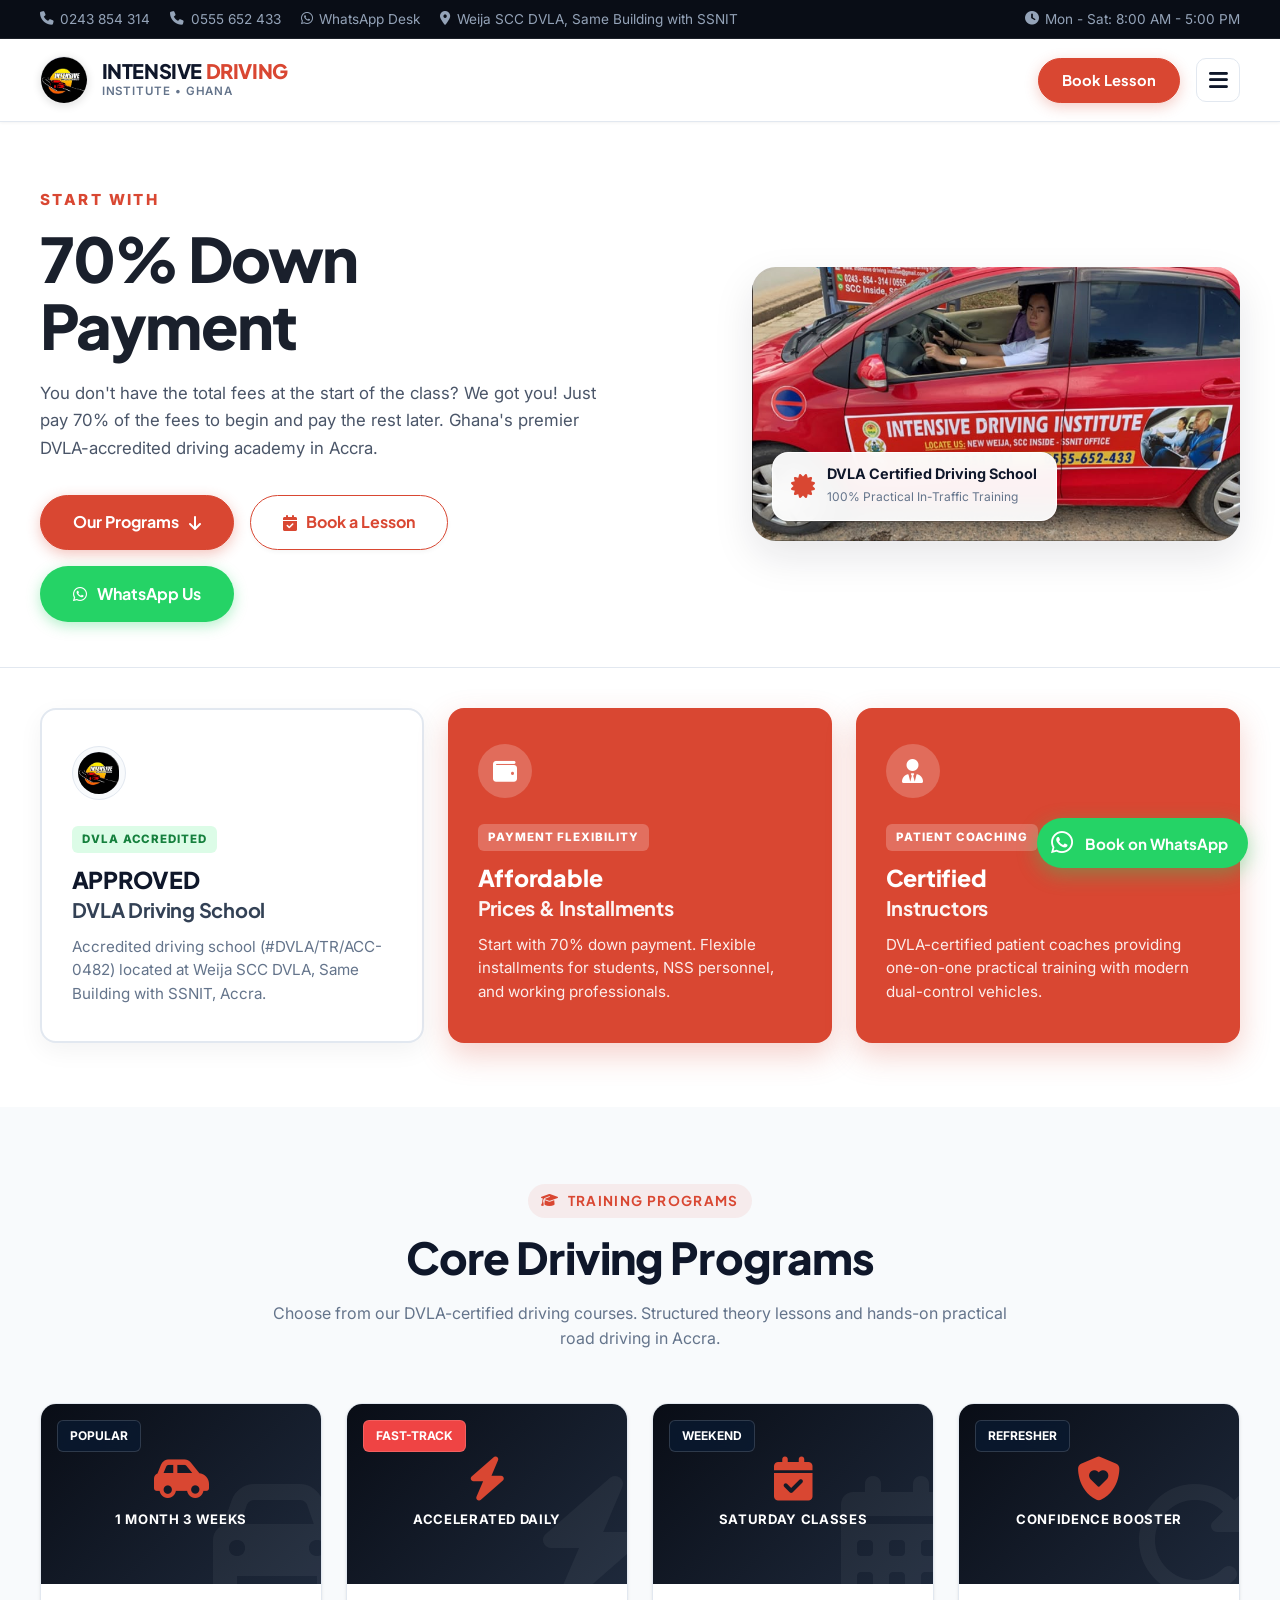
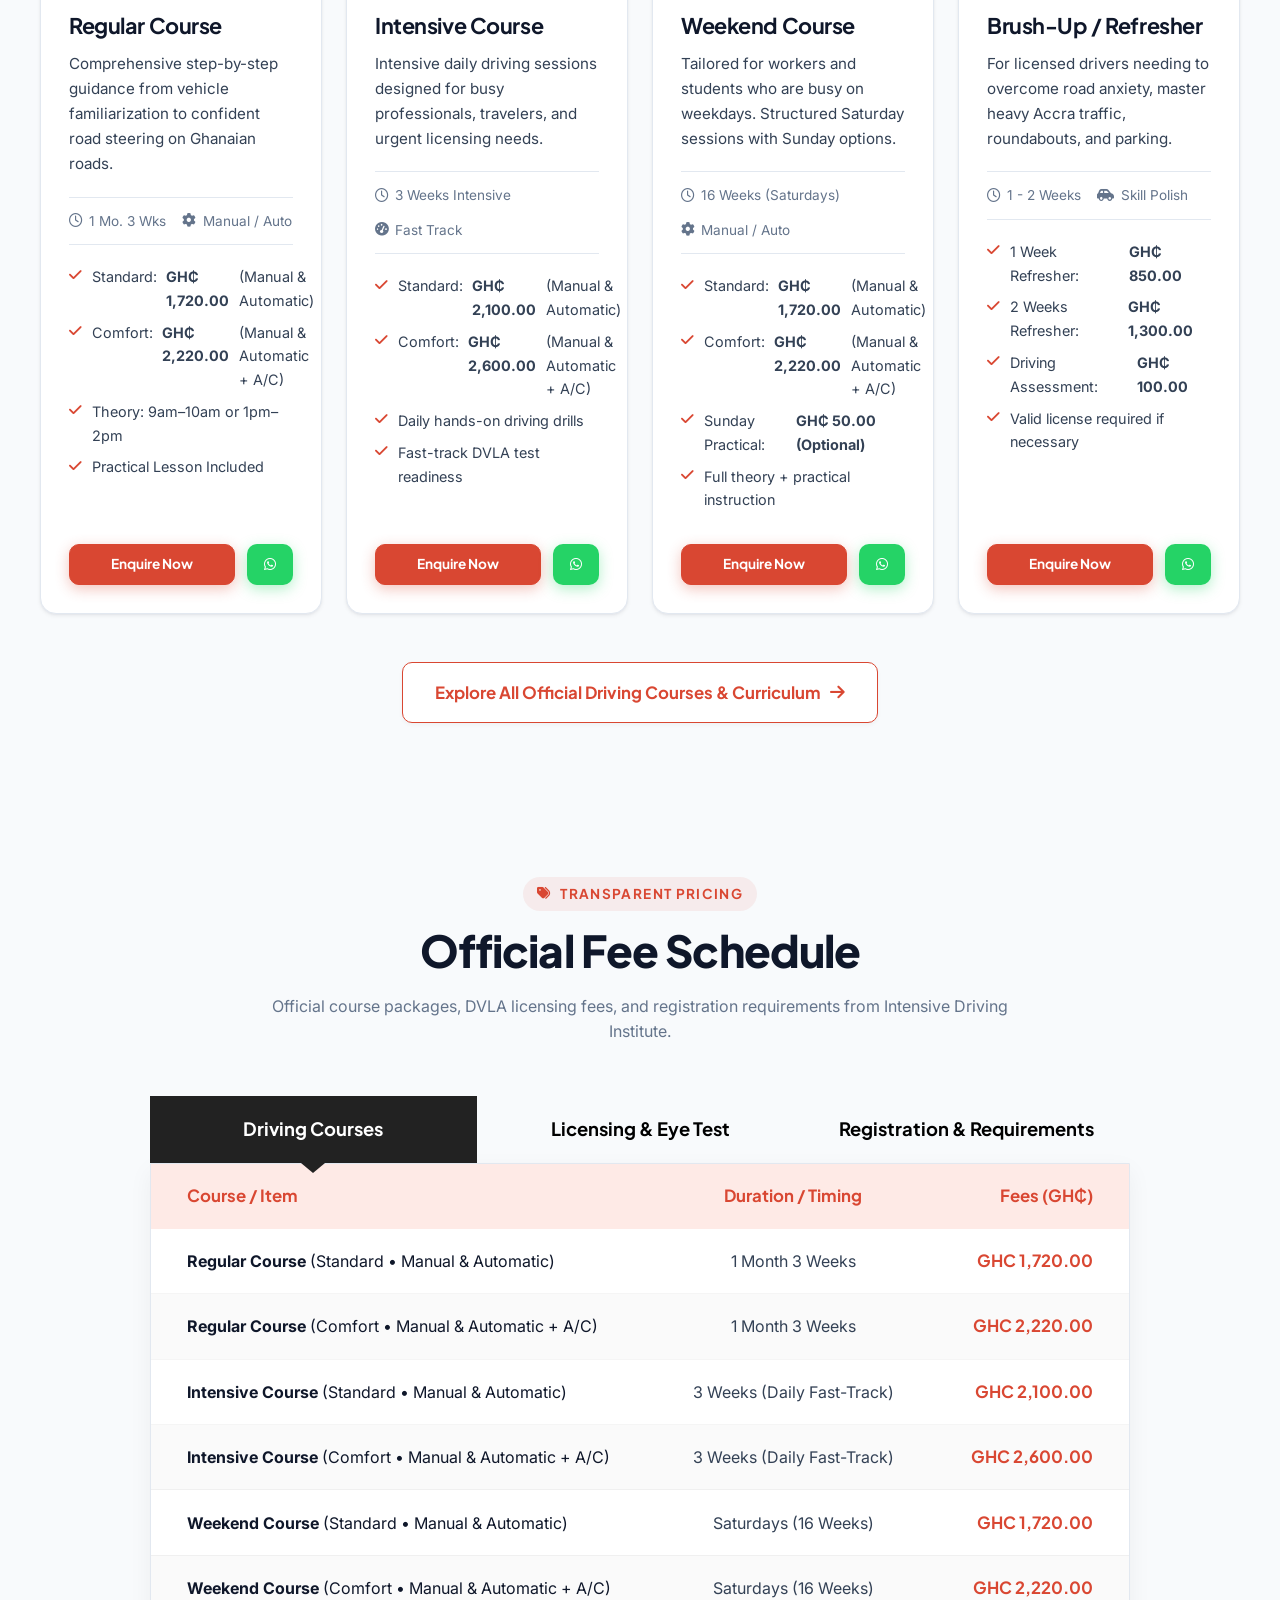
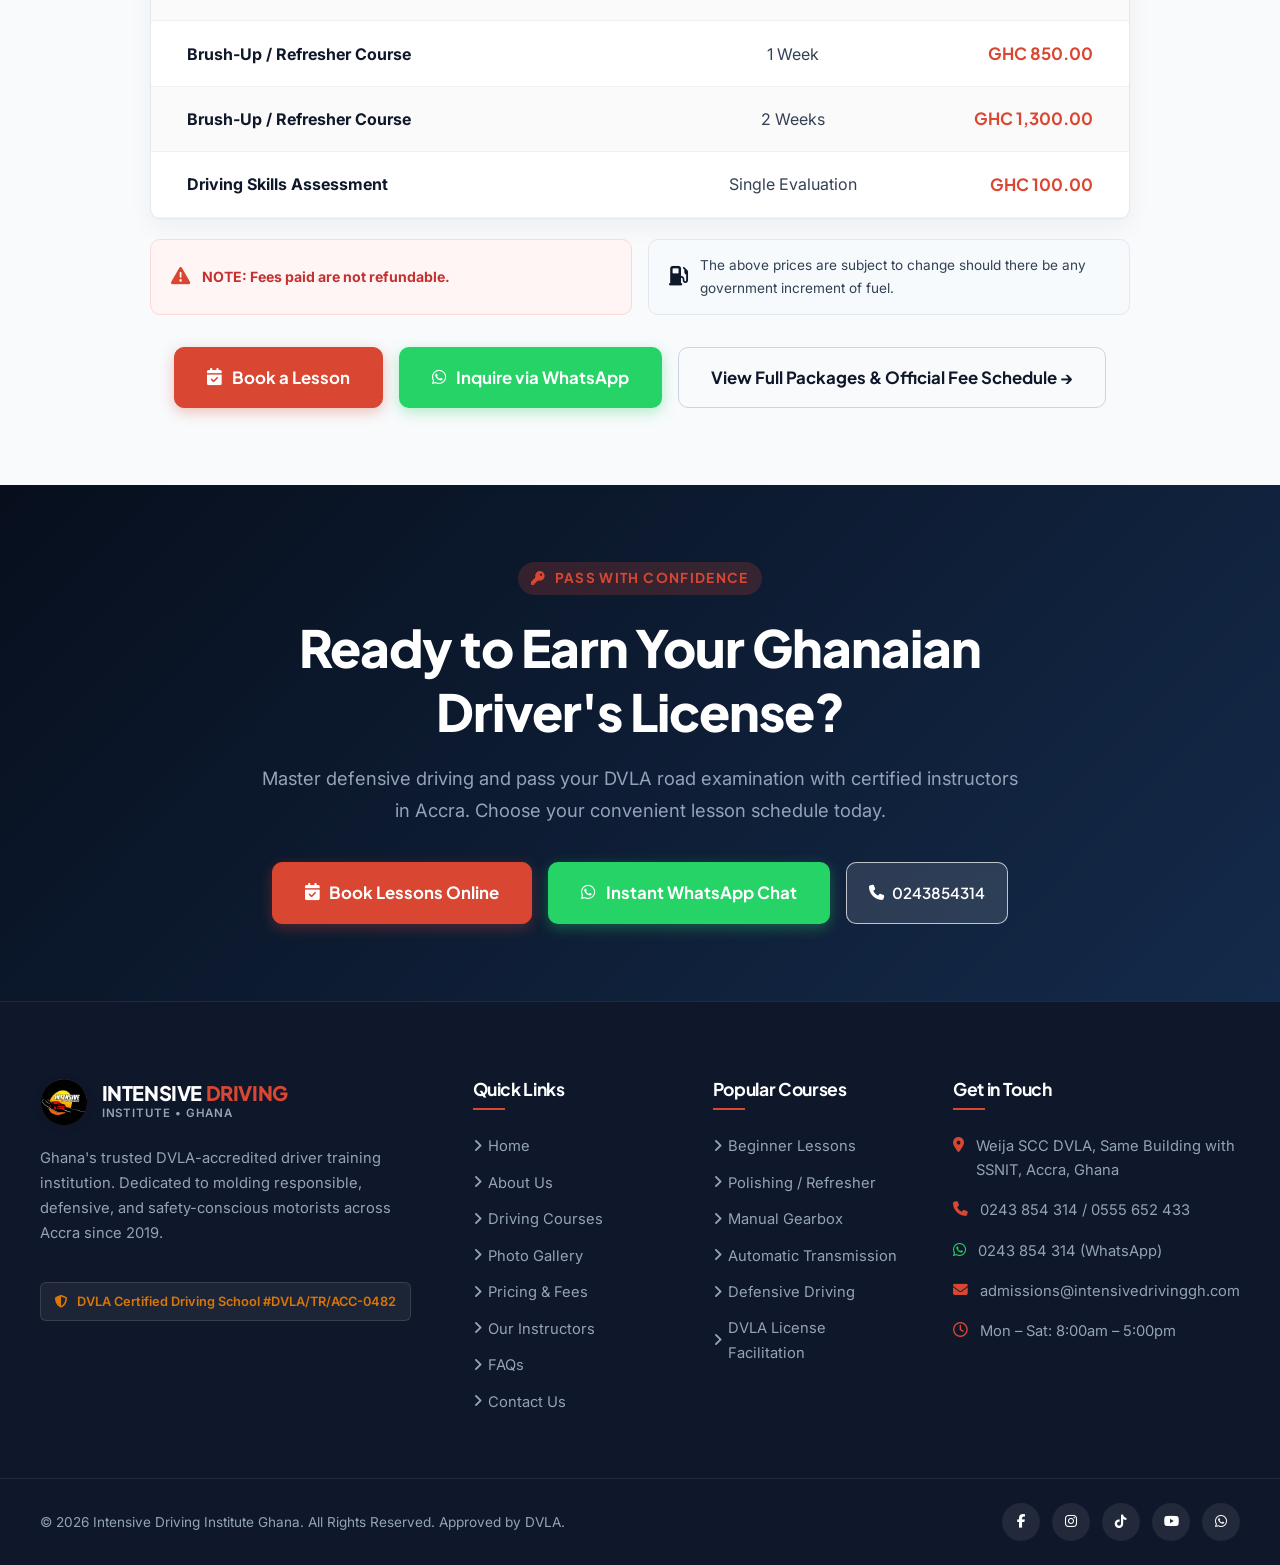
==== commit fb618477: "update website" ====
--- a/index.html
+++ b/index.html
@@ -84,7 +84,7 @@
               <span class="pillar-label">DVLA ACCREDITED</span>
               <h2 class="pillar-title">APPROVED<br><span>DVLA Driving School</span></h2>
               <p class="pillar-desc">
-                Accredited driving school (#DVLA/TR/ACC-0482) located INSIDE GICEL Estates BLK A/17 UP STAIRS, New Weija.
+                Accredited driving school (#DVLA/TR/ACC-0482) located at Weija SCC DVLA, Same Building with SSNIT, Accra.
               </p>
             </div>
           </div>
@@ -155,8 +155,8 @@
                 <span class="course-card-meta-item"><i class="fa-solid fa-gear"></i> Manual / Auto</span>
               </div>
               <ul class="course-features-list">
-                <li><i class="fa-solid fa-check"></i> Standard (Manual): <strong>GH₵ 1,720.00</strong></li>
-                <li><i class="fa-solid fa-check"></i> Comfort (Auto): <strong>GH₵ 2,220.00</strong></li>
+                <li><i class="fa-solid fa-check"></i> Standard: <strong>GH₵ 1,720.00</strong> (Manual & Automatic)</li>
+                <li><i class="fa-solid fa-check"></i> Comfort: <strong>GH₵ 2,220.00</strong> (Manual & Automatic + A/C)</li>
                 <li><i class="fa-solid fa-check"></i> Theory: 9am–10am or 1pm–2pm</li>
                 <li><i class="fa-solid fa-check"></i> Practical Lesson Included</li>
               </ul>
@@ -187,8 +187,8 @@
                 <span class="course-card-meta-item"><i class="fa-solid fa-gauge-high"></i> Fast Track</span>
               </div>
               <ul class="course-features-list">
-                <li><i class="fa-solid fa-check"></i> Standard (Manual): <strong>GH₵ 2,100.00</strong></li>
-                <li><i class="fa-solid fa-check"></i> Comfort (Auto): <strong>GH₵ 2,600.00</strong></li>
+                <li><i class="fa-solid fa-check"></i> Standard: <strong>GH₵ 2,100.00</strong> (Manual & Automatic)</li>
+                <li><i class="fa-solid fa-check"></i> Comfort: <strong>GH₵ 2,600.00</strong> (Manual & Automatic + A/C)</li>
                 <li><i class="fa-solid fa-check"></i> Daily hands-on driving drills</li>
                 <li><i class="fa-solid fa-check"></i> Fast-track DVLA test readiness</li>
               </ul>
@@ -219,9 +219,9 @@
                 <span class="course-card-meta-item"><i class="fa-solid fa-gear"></i> Manual / Auto</span>
               </div>
               <ul class="course-features-list">
-                <li><i class="fa-solid fa-check"></i> Standard (Manual): <strong>GH₵ 1,720.00</strong></li>
-                <li><i class="fa-solid fa-check"></i> Comfort (Auto): <strong>GH₵ 2,220.00</strong></li>
-                <li><i class="fa-solid fa-check"></i> Sunday Practical: GH₵ 20 (Optional)</li>
+                <li><i class="fa-solid fa-check"></i> Standard: <strong>GH₵ 1,720.00</strong> (Manual & Automatic)</li>
+                <li><i class="fa-solid fa-check"></i> Comfort: <strong>GH₵ 2,220.00</strong> (Manual & Automatic + A/C)</li>
+                <li><i class="fa-solid fa-check"></i> Sunday Practical: <strong>GH₵ 50.00 (Optional)</strong></li>
                 <li><i class="fa-solid fa-check"></i> Full theory + practical instruction</li>
               </ul>
               <div class="course-card-footer">
@@ -294,7 +294,7 @@
               Driving Courses
             </button>
             <button type="button" class="pricing-ref-tab tab-dvla" role="tab" aria-selected="false" data-target-tbody="tbody-dvla">
-              Payable at DVLA
+              Licensing &amp; Eye Test
             </button>
             <button type="button" class="pricing-ref-tab tab-requirements" role="tab" aria-selected="false" data-target-tbody="tbody-requirements">
               Registration &amp; Requirements
@@ -315,32 +315,32 @@
               <!-- Tbody 1: Driving Courses (Default Active) -->
               <tbody id="tbody-courses" class="pricing-table-body">
                 <tr>
-                  <td><strong>Regular Course</strong> (Standard / Manual)</td>
+                  <td><strong>Regular Course</strong> (Standard • Manual &amp; Automatic)</td>
                   <td class="col-duration">1 Month 3 Weeks</td>
                   <td class="col-fee">GHC 1,720.00</td>
                 </tr>
                 <tr>
-                  <td><strong>Regular Course</strong> (Comfort / Auto &amp; AC)</td>
+                  <td><strong>Regular Course</strong> (Comfort • Manual &amp; Automatic + A/C)</td>
                   <td class="col-duration">1 Month 3 Weeks</td>
                   <td class="col-fee">GHC 2,220.00</td>
                 </tr>
                 <tr>
-                  <td><strong>Intensive Course</strong> (Standard / Manual)</td>
+                  <td><strong>Intensive Course</strong> (Standard • Manual &amp; Automatic)</td>
                   <td class="col-duration">3 Weeks (Daily Fast-Track)</td>
                   <td class="col-fee">GHC 2,100.00</td>
                 </tr>
                 <tr>
-                  <td><strong>Intensive Course</strong> (Comfort / Auto &amp; AC)</td>
+                  <td><strong>Intensive Course</strong> (Comfort • Manual &amp; Automatic + A/C)</td>
                   <td class="col-duration">3 Weeks (Daily Fast-Track)</td>
                   <td class="col-fee">GHC 2,600.00</td>
                 </tr>
                 <tr>
-                  <td><strong>Weekend Course</strong> (Standard / Manual)</td>
+                  <td><strong>Weekend Course</strong> (Standard • Manual &amp; Automatic)</td>
                   <td class="col-duration">Saturdays (16 Weeks)</td>
                   <td class="col-fee">GHC 1,720.00</td>
                 </tr>
                 <tr>
-                  <td><strong>Weekend Course</strong> (Comfort / Auto &amp; AC)</td>
+                  <td><strong>Weekend Course</strong> (Comfort • Manual &amp; Automatic + A/C)</td>
                   <td class="col-duration">Saturdays (16 Weeks)</td>
                   <td class="col-fee">GHC 2,220.00</td>
                 </tr>
@@ -361,15 +361,15 @@
                 </tr>
               </tbody>
 
-              <!-- Tbody 2: Payable at DVLA -->
+              <!-- Tbody 2: Licensing & Eye Test (Payable at Intensive Driving Institute) -->
               <tbody id="tbody-dvla" class="pricing-table-body" style="display: none;">
                 <tr>
-                  <td><strong>Standard License &amp; Eye Test</strong> (Payable at DVLA)</td>
+                  <td><strong>Standard License &amp; Eye Test</strong> (Payable at Intensive Driving Institute)</td>
                   <td class="col-duration">3 Months Timeline</td>
                   <td class="col-fee">GHC 795.00</td>
                 </tr>
                 <tr>
-                  <td><strong>Premium License &amp; Eye Test</strong> (Payable at DVLA)</td>
+                  <td><strong>Premium License &amp; Eye Test</strong> (Payable at Intensive Driving Institute)</td>
                   <td class="col-duration">3 Weeks Fast-Track</td>
                   <td class="col-fee">GHC 1,055.00</td>
                 </tr>
@@ -395,7 +395,7 @@
                 <tr>
                   <td>Sunday Practical Lesson (Weekend Course)</td>
                   <td class="col-duration">Per Sunday (Optional)</td>
-                  <td class="col-fee">GHC 20.00</td>
+                  <td class="col-fee">GHC 50.00</td>
                 </tr>
                 <tr>
                   <td>1 Passport Size Picture</td>
@@ -537,7 +537,7 @@
           <div class="footer-contact-list">
             <div class="footer-contact-item">
               <i class="fa-solid fa-location-dot"></i>
-              <span data-config="address">INSIDE GICEL Estates BLK A/17 UP STAIRS, New Weija, Off Mallam-Kasoa Road, Accra</span>
+              <span data-config="address">Weija SCC DVLA, Same Building with SSNIT, Accra</span>
             </div>
             <div class="footer-contact-item">
               <i class="fa-solid fa-phone"></i>
@@ -640,8 +640,8 @@
                 <option value="Brush-Up / Refresher Course (1 Week: GHC 850.00)">Brush-Up / Refresher - 1 Week (GHC 850.00)</option>
                 <option value="Brush-Up / Refresher Course (2 Weeks: GHC 1,300.00)">Brush-Up / Refresher - 2 Weeks (GHC 1,300.00)</option>
                 <option value="Driving Skills Assessment (GHC 100.00)">Driving Skills Assessment (GHC 100.00)</option>
-                <option value="Standard License & Eye Test 3 Months (DVLA: GHc 795.00)">Standard License &amp; Eye Test 3 Months (DVLA: GHc 795.00)</option>
-                <option value="Premium License & Eye Test 3 Weeks (DVLA: GHc 1055.00)">Premium License &amp; Eye Test 3 Weeks (DVLA: GHc 1055.00)</option>
+                <option value="Standard License & Eye Test 3 Months (GHc 795.00)">Standard License &amp; Eye Test 3 Months (GHc 795.00)</option>
+                <option value="Premium License & Eye Test 3 Weeks (GHc 1055.00)">Premium License &amp; Eye Test 3 Weeks (GHc 1055.00)</option>
                 <option value="Registration and Pamphlet (GHC 100.00)">Registration and Pamphlet (GHC 100.00)</option>
               </select>
               <span class="form-error-msg">Please choose a course.</span>
@@ -662,7 +662,7 @@
               <label for="modalLocation" class="form-label">Preferred Training / Pick-Up Location *</label>
               <select id="modalLocation" class="form-select" required>
                 <option value="">-- Choose Location --</option>
-                <option value="GICEL Estates BLK A/17 (Main Office, New Weija)">GICEL Estates BLK A/17 (Main Office, New Weija)</option>
+                <option value="Weija SCC DVLA (Same Building with SSNIT)">Weija SCC DVLA (Same Building with SSNIT)</option>
                 <option value="Weija DVLA / Mallam-Kasoa Highway">Weija DVLA / Mallam-Kasoa Highway</option>
                 <option value="Mallam Junction / McCarthy Hill">Mallam Junction / McCarthy Hill</option>
                 <option value="Kasoa Barrier / Toll Gate">Kasoa Barrier / Toll Gate</option>
@@ -687,7 +687,7 @@
                 <option value="Morning Practical (8:00 AM - 12:00 PM)">Morning Practical (8:00 AM – 12:00 PM)</option>
                 <option value="Afternoon Practical (12:00 PM - 5:00 PM)">Afternoon Practical (12:00 PM – 5:00 PM)</option>
                 <option value="Saturday Only (8:00 AM - 5:00 PM)">Saturday Only (8:00 AM – 5:00 PM)</option>
-                <option value="Sunday Practical (Optional GH₵ 20)">Sunday Practical (Optional GH₵ 20)</option>
+                <option value="Sunday Practical (Optional GH₵ 50)">Sunday Practical (Optional GH₵ 50)</option>
                 <option value="Flexible Schedule">Flexible / Rotate weekly</option>
               </select>
             </div>
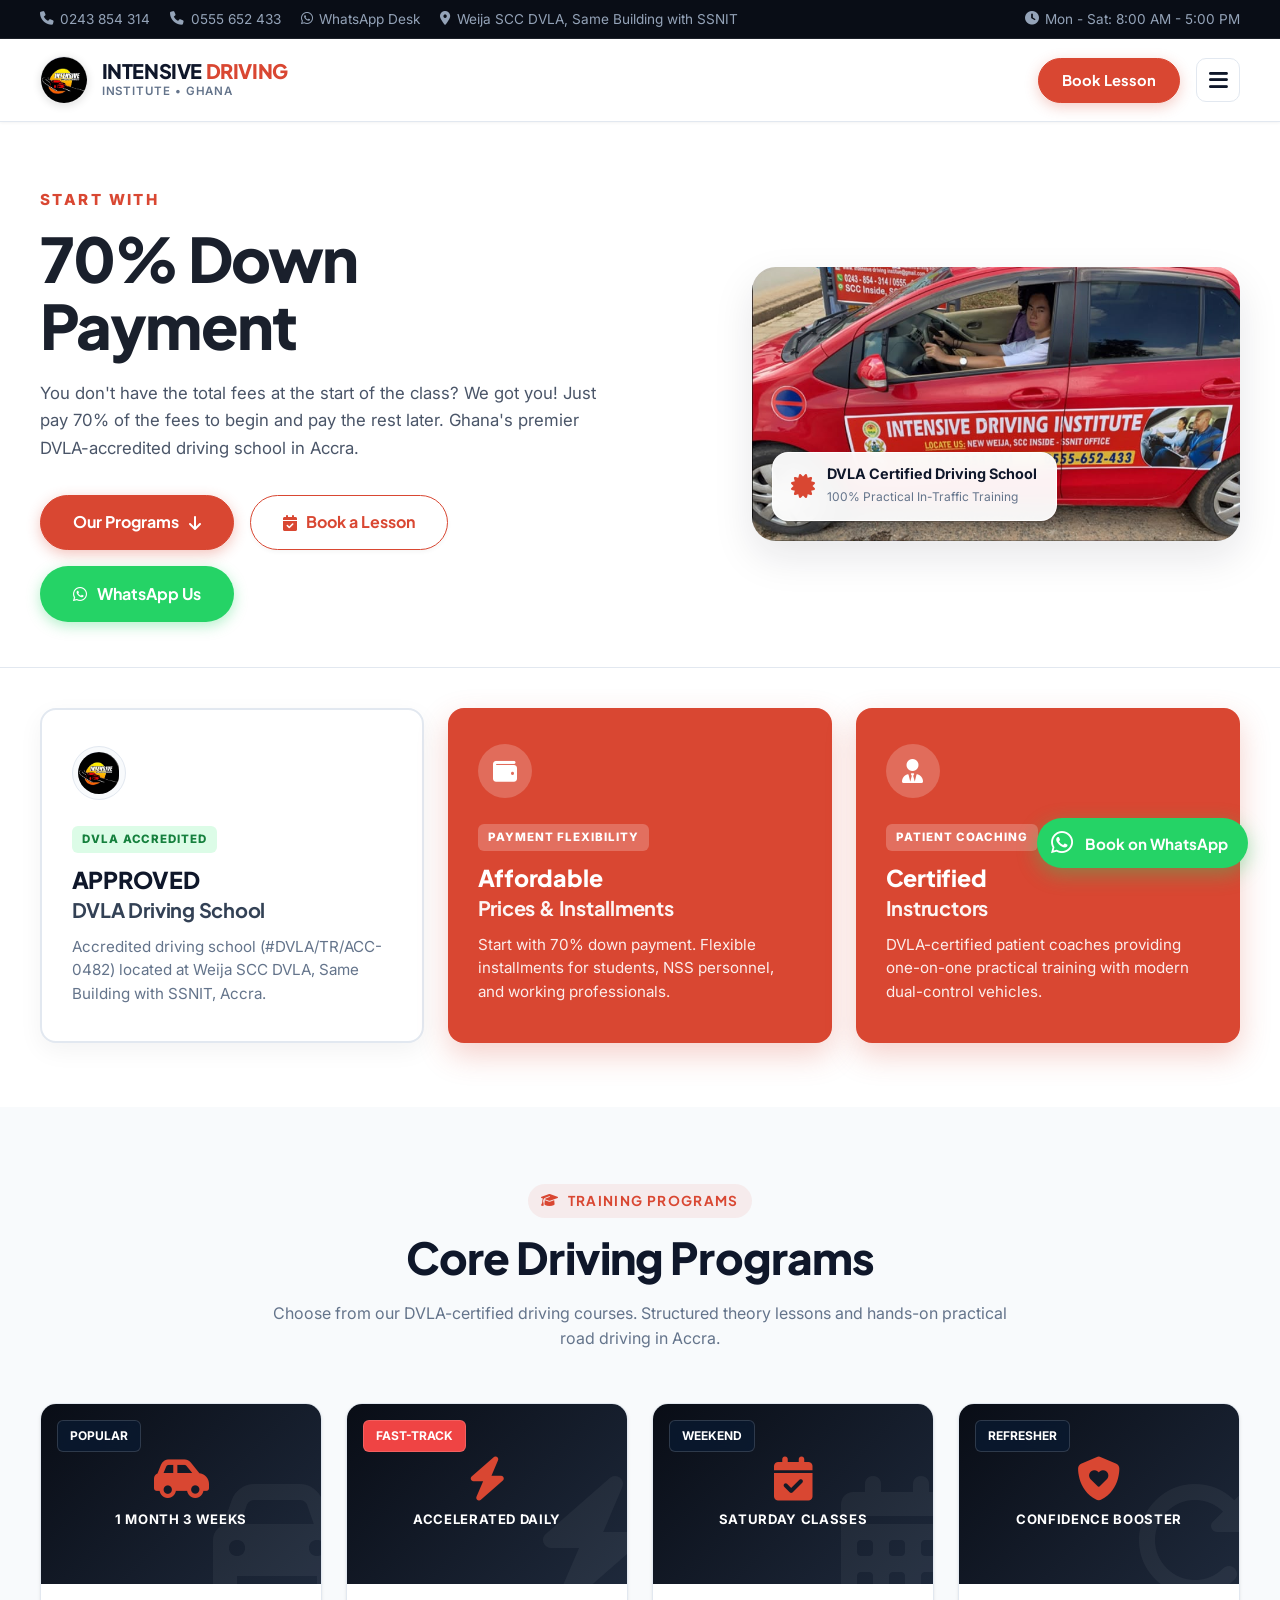
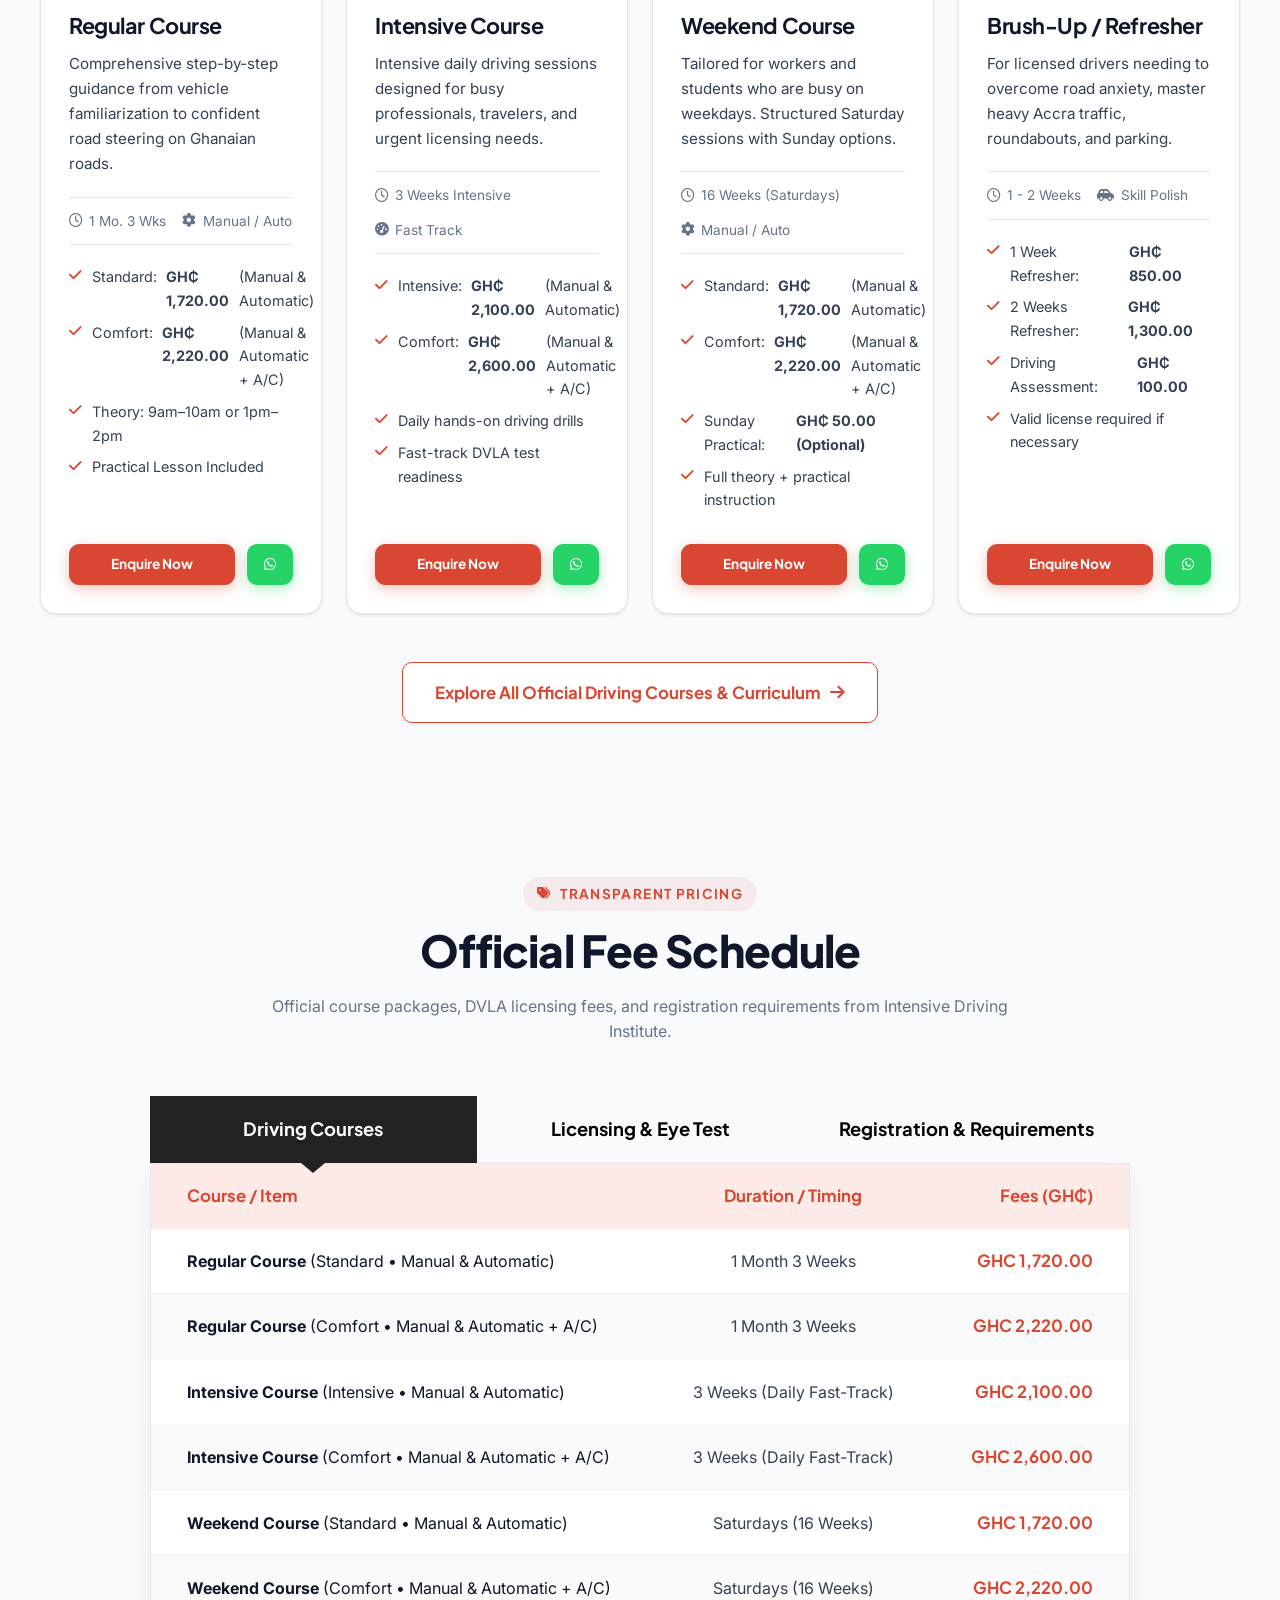
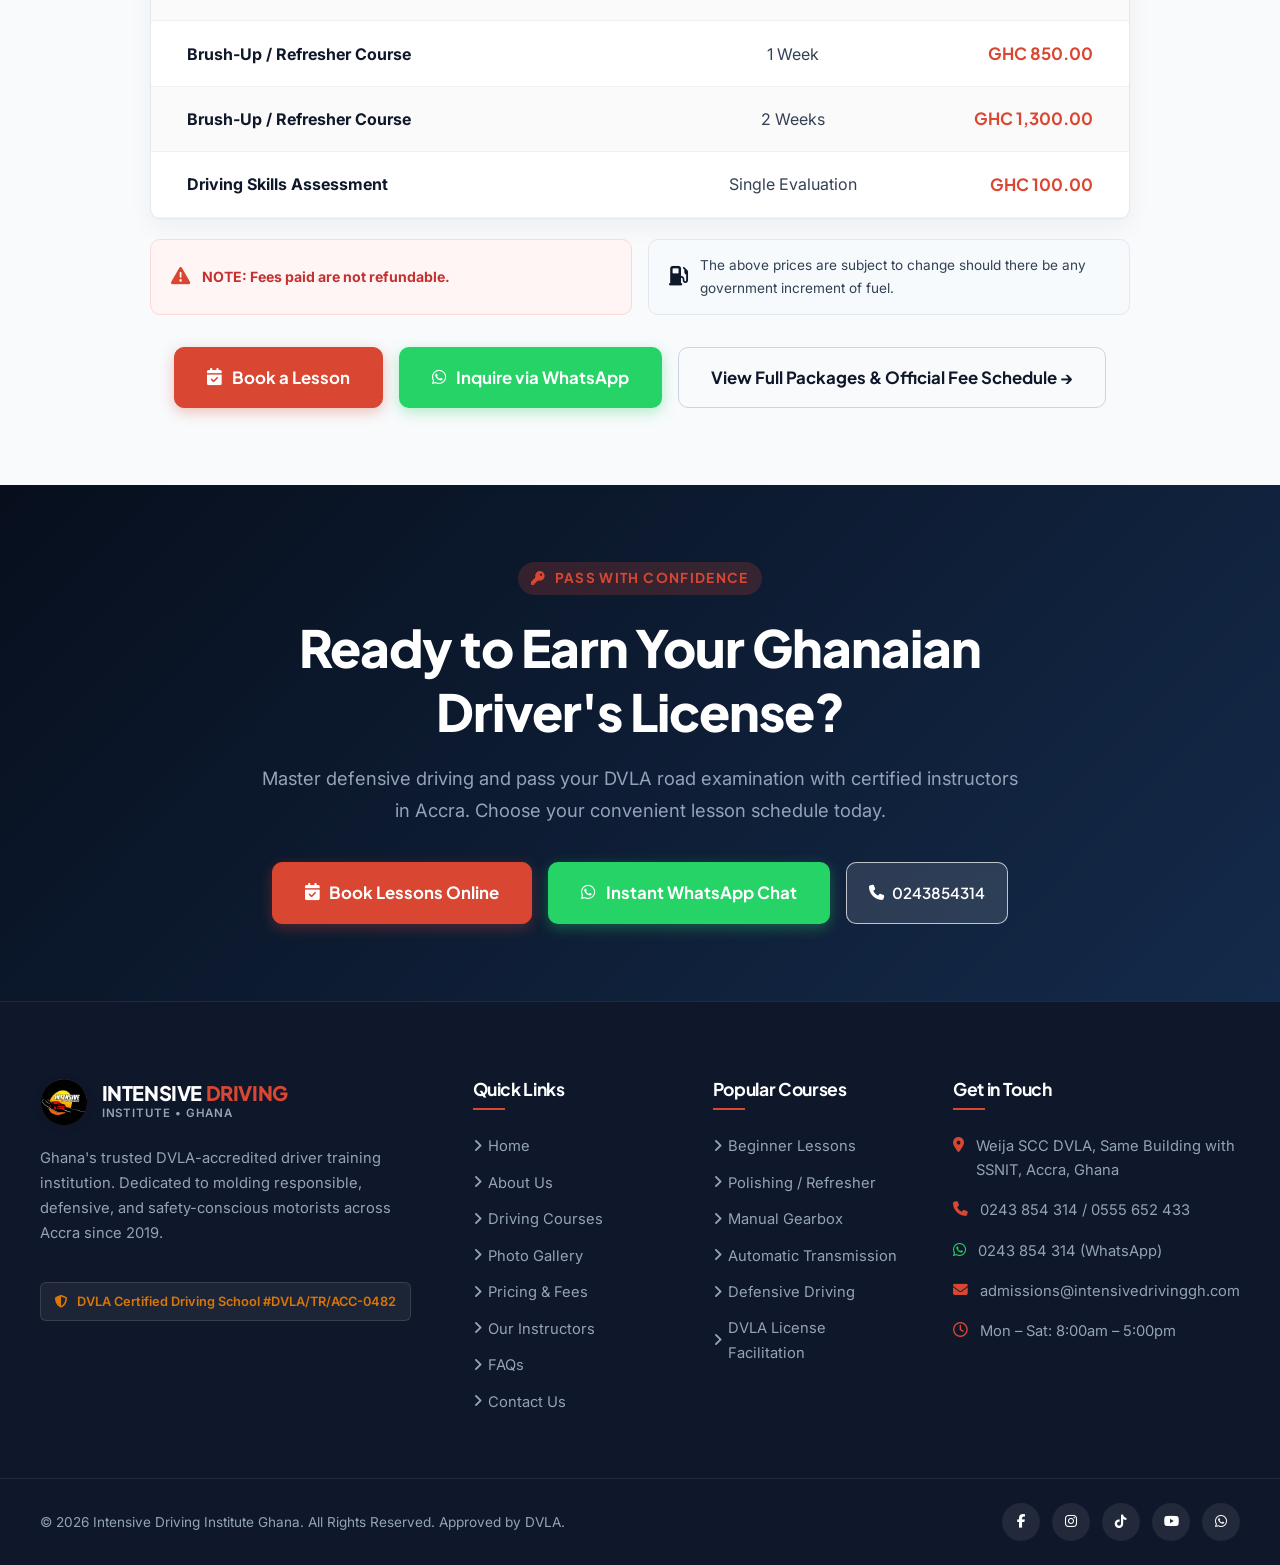
==== commit b8706ec4: "update website" ====
--- a/index.html
+++ b/index.html
@@ -38,7 +38,7 @@
           <span class="hero-minimal-tag">START WITH</span>
           <h1 class="hero-minimal-title">70% Down Payment</h1>
           <p class="hero-minimal-subtitle">
-            You don't have the total fees at the start of the class? We got you! Just pay 70% of the fees to begin and pay the rest later. Ghana's premier DVLA-accredited driving academy in Accra.
+            You don't have the total fees at the start of the class? We got you! Just pay 70% of the fees to begin and pay the rest later. Ghana's premier DVLA-accredited driving school in Accra.
           </p>
           <div class="hero-minimal-ctas">
             <a href="#courses" class="btn btn-primary btn-pill">
@@ -187,13 +187,13 @@
                 <span class="course-card-meta-item"><i class="fa-solid fa-gauge-high"></i> Fast Track</span>
               </div>
               <ul class="course-features-list">
-                <li><i class="fa-solid fa-check"></i> Standard: <strong>GH₵ 2,100.00</strong> (Manual & Automatic)</li>
+                <li><i class="fa-solid fa-check"></i> Intensive: <strong>GH₵ 2,100.00</strong> (Manual & Automatic)</li>
                 <li><i class="fa-solid fa-check"></i> Comfort: <strong>GH₵ 2,600.00</strong> (Manual & Automatic + A/C)</li>
                 <li><i class="fa-solid fa-check"></i> Daily hands-on driving drills</li>
                 <li><i class="fa-solid fa-check"></i> Fast-track DVLA test readiness</li>
               </ul>
               <div class="course-card-footer">
-                <button type="button" class="btn btn-primary btn-sm" style="flex:1;" data-open-modal="booking" data-prefill-course="Intensive Course for 3 Weeks (Standard: GHC 2,100.00)">Enquire Now</button>
+                <button type="button" class="btn btn-primary btn-sm" style="flex:1;" data-open-modal="booking" data-prefill-course="Intensive Course for 3 Weeks (Intensive: GHC 2,100.00)">Enquire Now</button>
                 <button type="button" class="btn btn-whatsapp btn-sm" data-wa-type="course" data-course-title="Intensive Course for 3 Weeks" title="Inquire on WhatsApp"><i class="fa-brands fa-whatsapp"></i></button>
               </div>
             </div>
@@ -325,7 +325,7 @@
                   <td class="col-fee">GHC 2,220.00</td>
                 </tr>
                 <tr>
-                  <td><strong>Intensive Course</strong> (Standard • Manual &amp; Automatic)</td>
+                  <td><strong>Intensive Course</strong> (Intensive • Manual &amp; Automatic)</td>
                   <td class="col-duration">3 Weeks (Daily Fast-Track)</td>
                   <td class="col-fee">GHC 2,100.00</td>
                 </tr>
@@ -633,7 +633,7 @@
                 <option value="">-- Choose Course / Item --</option>
                 <option value="Regular Course - 1 Month 3 Weeks (Standard: GHC 1,720.00)">Regular Course - Standard (GHC 1,720.00)</option>
                 <option value="Regular Course - 1 Month 3 Weeks (Comfort / AC: GHC 2,220.00)">Regular Course - Comfort / AC (GHC 2,220.00)</option>
-                <option value="Intensive Course for 3 Weeks (Standard: GHC 2,100.00)">Intensive Course - Standard (GHC 2,100.00)</option>
+                <option value="Intensive Course for 3 Weeks (Intensive: GHC 2,100.00)">Intensive Course - Intensive (GHC 2,100.00)</option>
                 <option value="Intensive Course for 3 Weeks (Comfort / AC: GHC 2,600.00)">Intensive Course - Comfort / AC (GHC 2,600.00)</option>
                 <option value="Weekend Course Saturdays 16Wks (Standard: GHC 1,720.00)">Weekend Course - Standard (GHC 1,720.00)</option>
                 <option value="Weekend Course Saturdays 16Wks (Comfort / AC: GHC 2,220.00)">Weekend Course - Comfort / AC (GHC 2,220.00)</option>
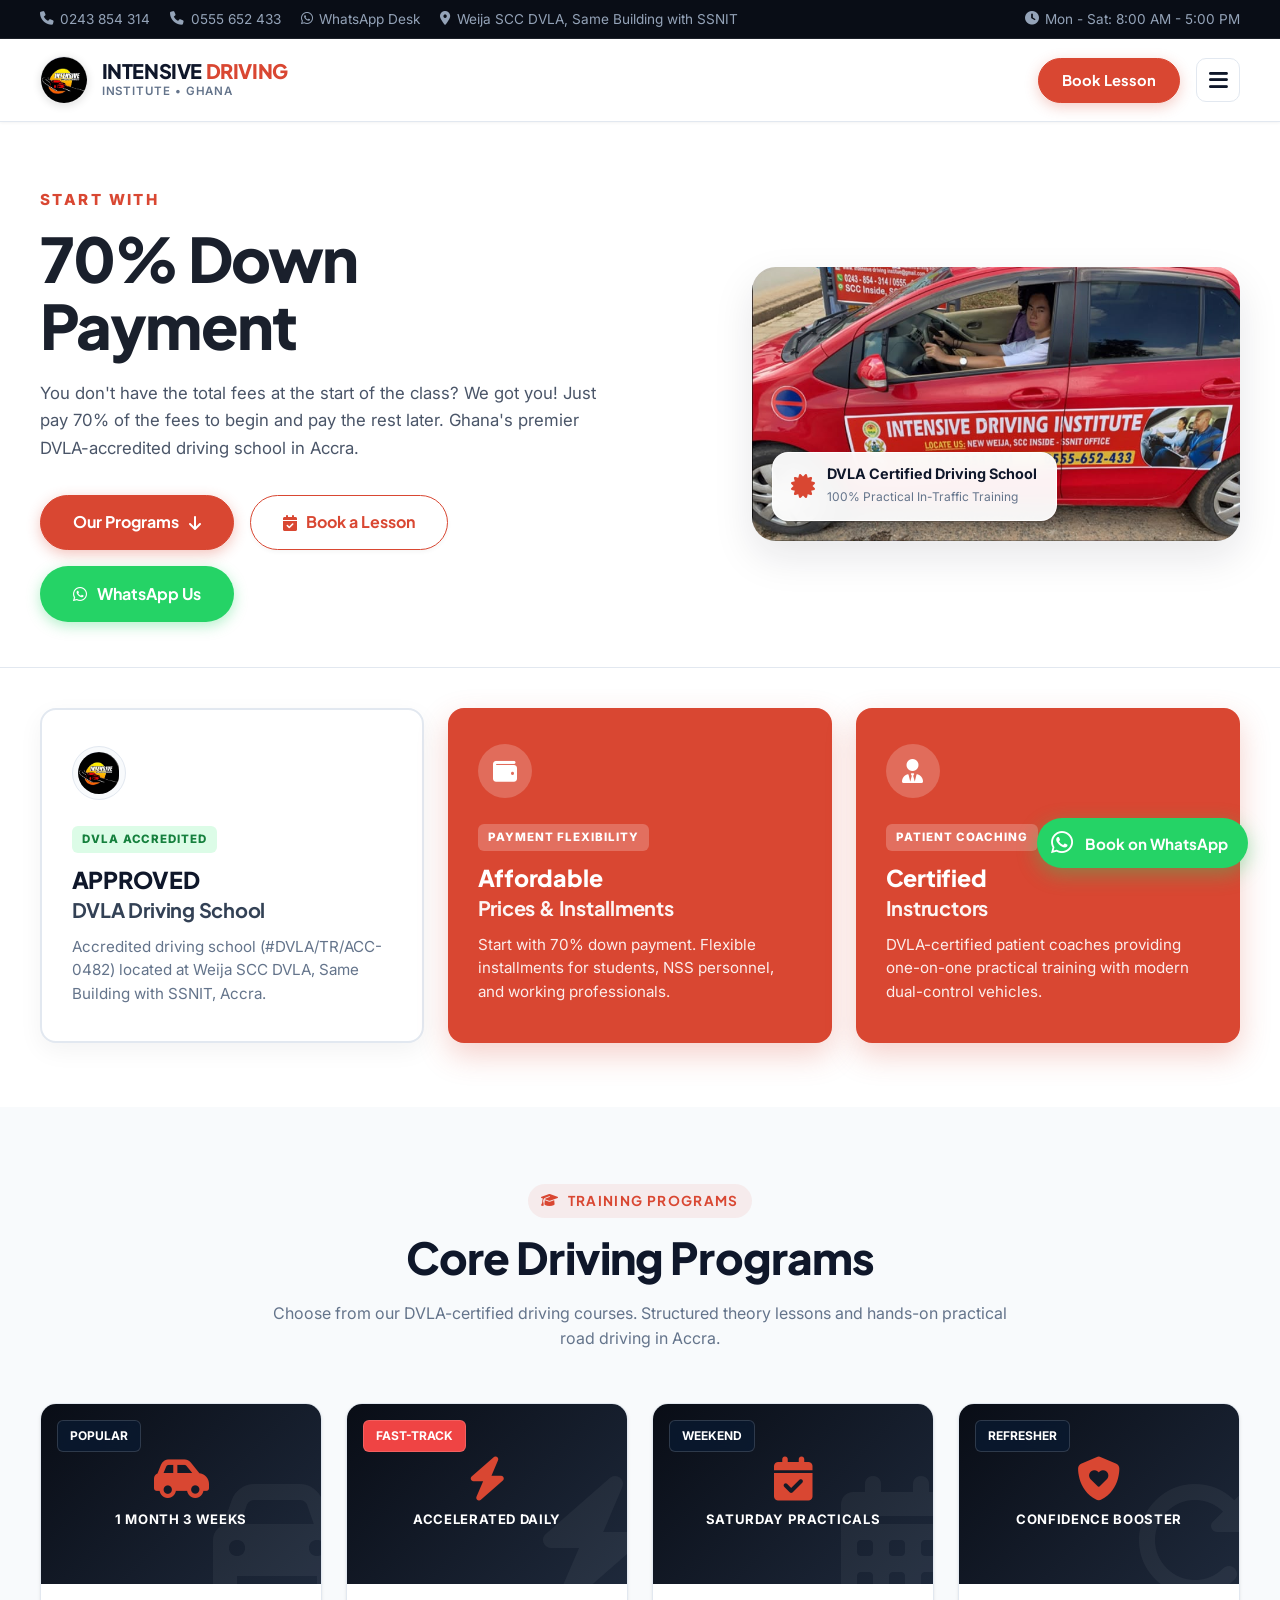
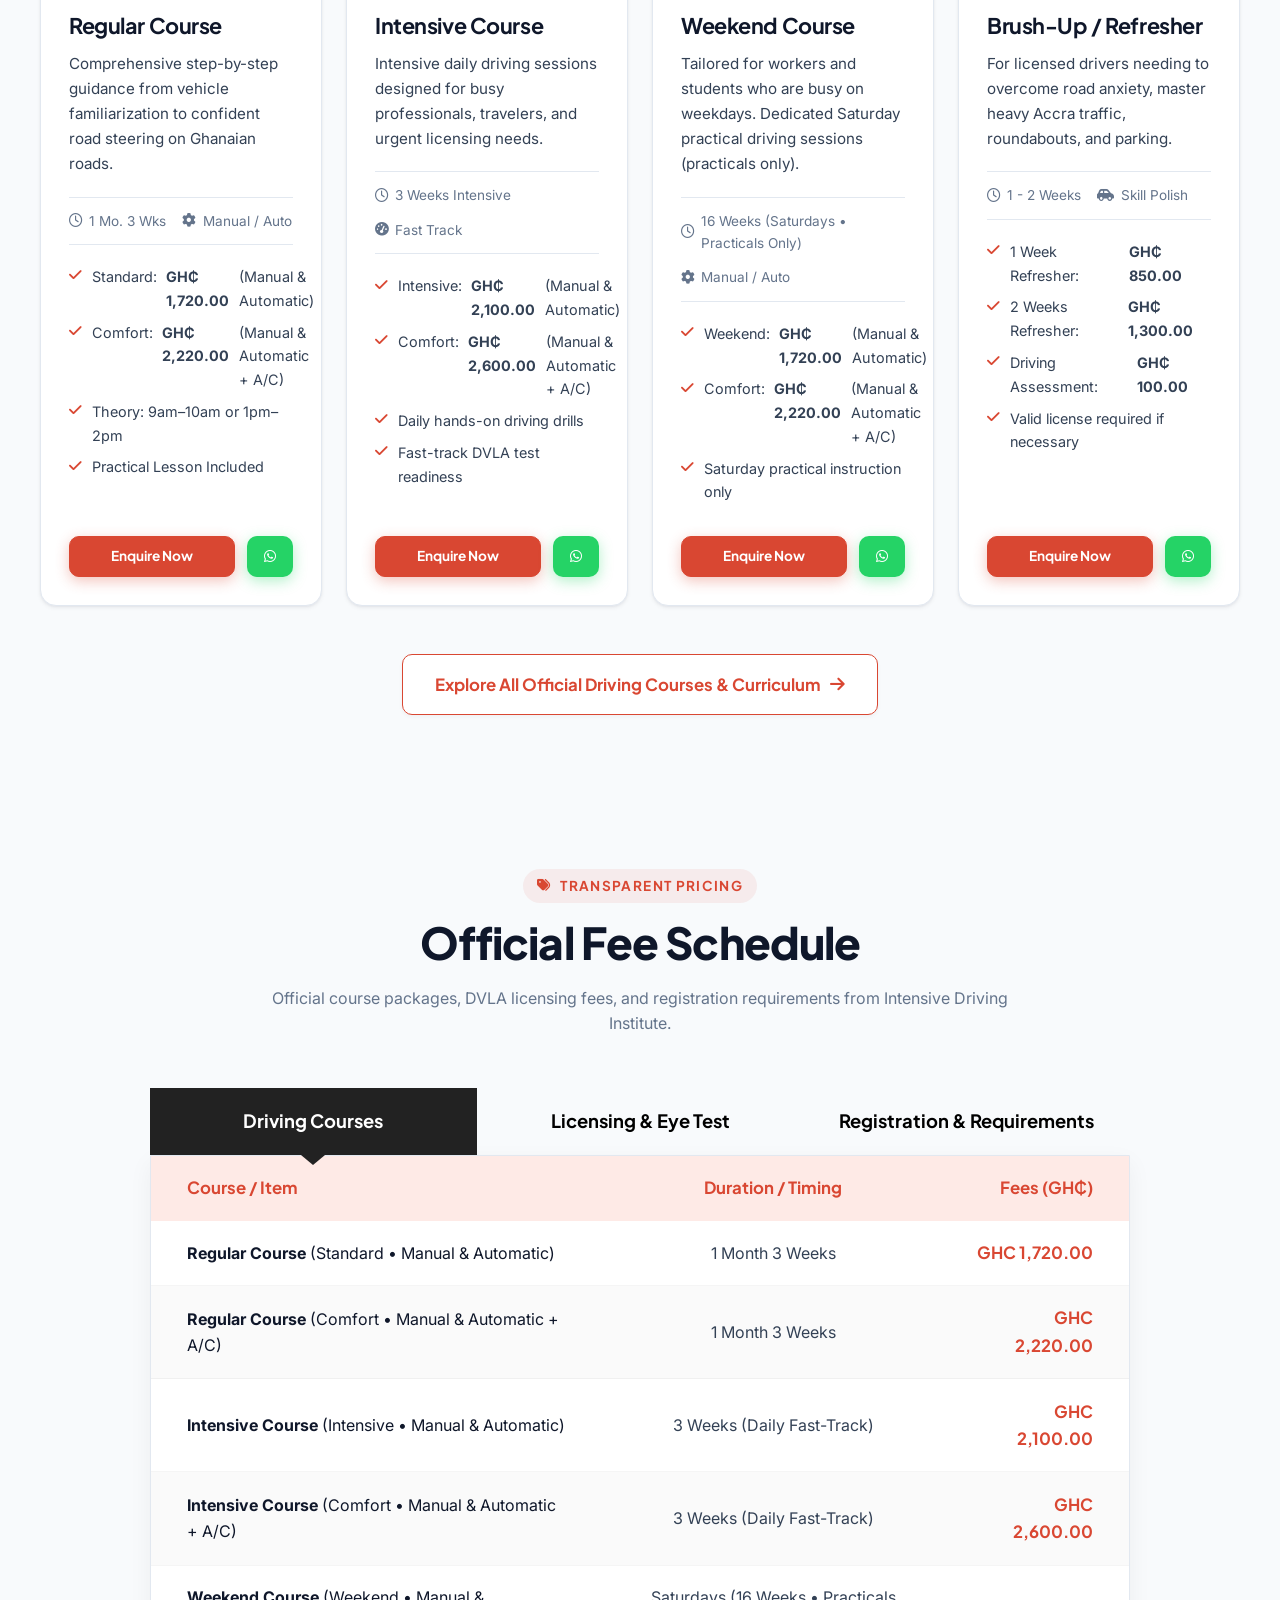
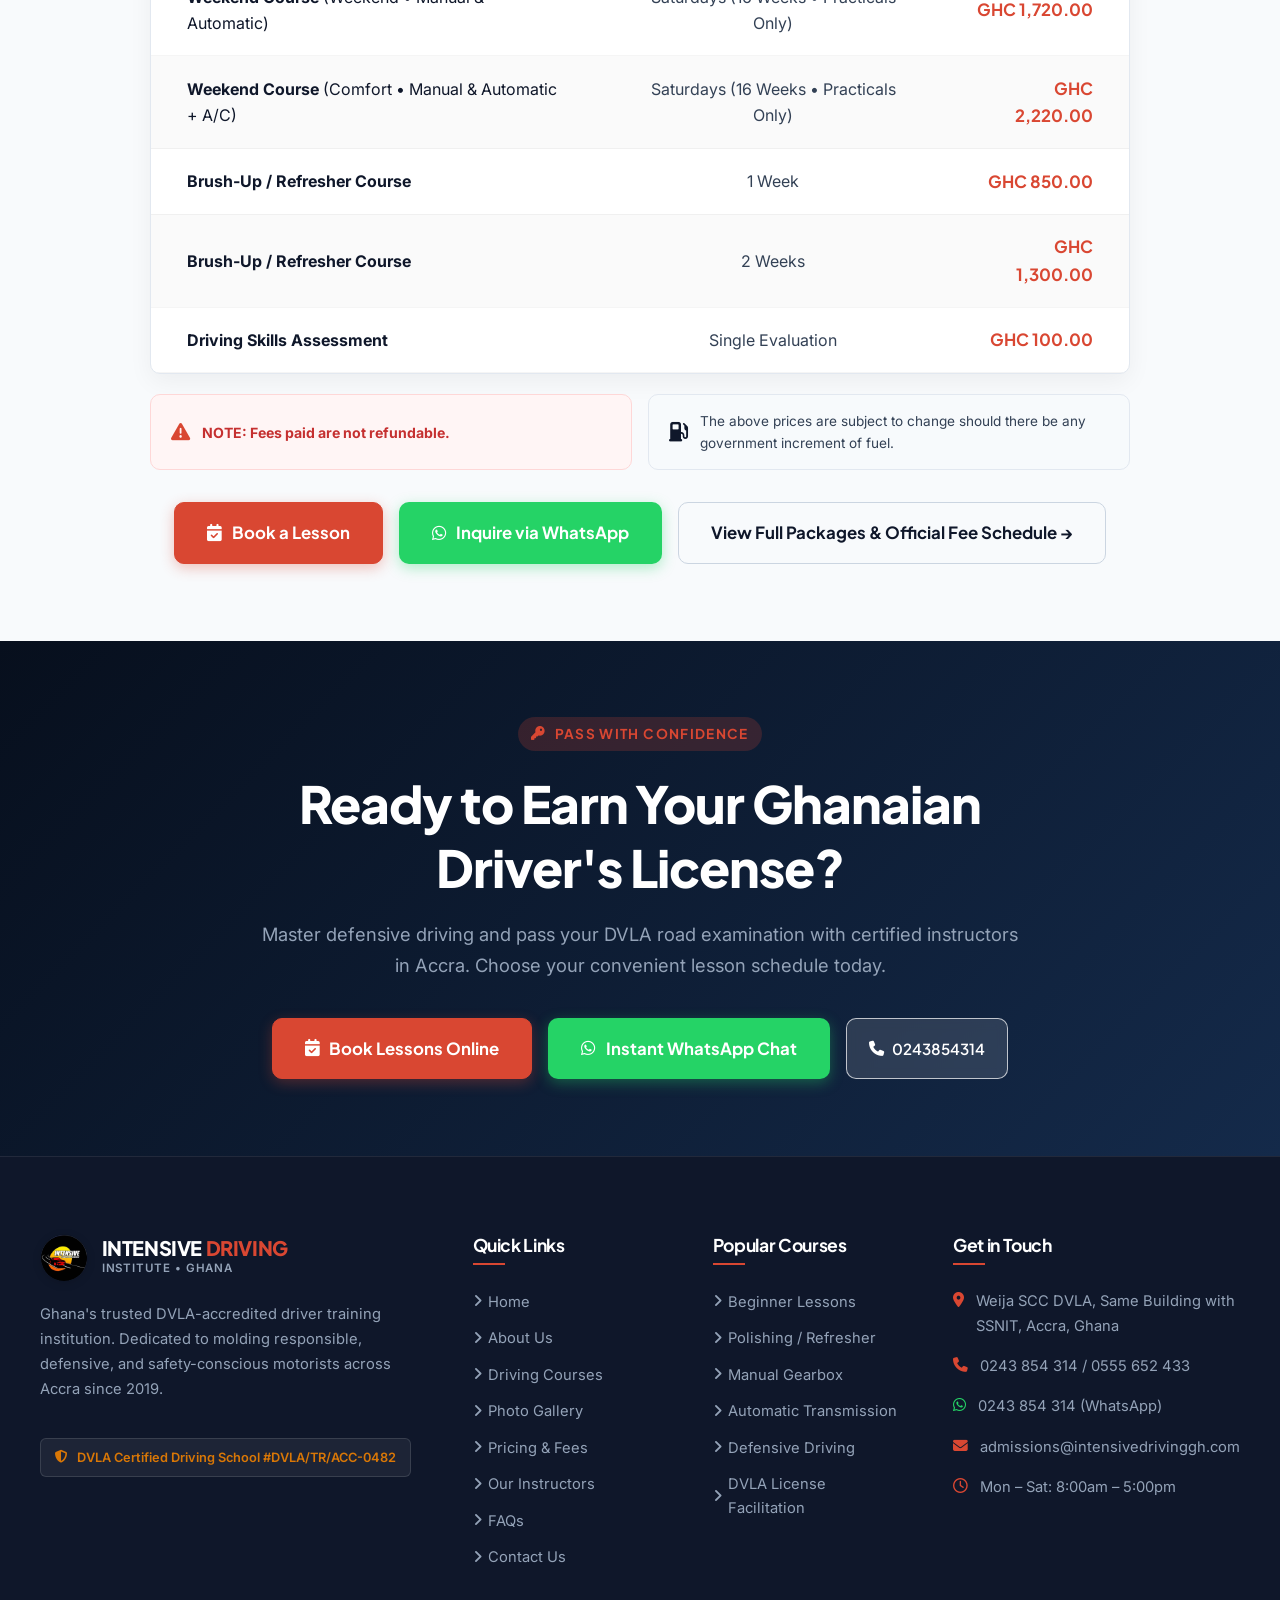
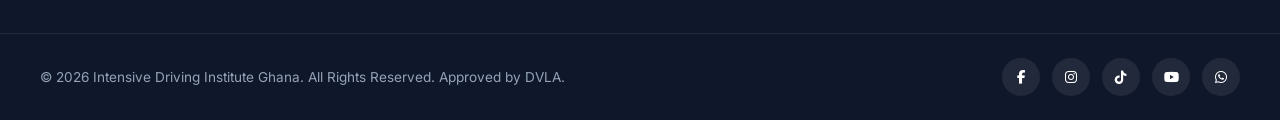
==== commit fc196d22: "update website" ====
--- a/index.html
+++ b/index.html
@@ -206,26 +206,25 @@
               <i class="fa-solid fa-calendar-days course-icon-bg"></i>
               <div style="text-align: center; z-index: 1;">
                 <i class="fa-solid fa-calendar-check" style="font-size: 2.75rem; color: var(--color-accent); margin-bottom: 0.5rem;"></i>
-                <div style="font-size: 0.82rem; font-weight: 700; text-transform: uppercase; letter-spacing: 0.05em;">Saturday Classes</div>
+                <div style="font-size: 0.82rem; font-weight: 700; text-transform: uppercase; letter-spacing: 0.05em;">Saturday Practicals</div>
               </div>
             </div>
             <div class="course-card-body">
               <h3 class="course-card-title">Weekend Course</h3>
               <p class="course-card-desc">
-                Tailored for workers and students who are busy on weekdays. Structured Saturday sessions with Sunday options.
+                Tailored for workers and students who are busy on weekdays. Dedicated Saturday practical driving sessions (practicals only).
               </p>
               <div class="course-card-meta">
-                <span class="course-card-meta-item"><i class="fa-regular fa-clock"></i> 16 Weeks (Saturdays)</span>
+                <span class="course-card-meta-item"><i class="fa-regular fa-clock"></i> 16 Weeks (Saturdays • Practicals Only)</span>
                 <span class="course-card-meta-item"><i class="fa-solid fa-gear"></i> Manual / Auto</span>
               </div>
               <ul class="course-features-list">
-                <li><i class="fa-solid fa-check"></i> Standard: <strong>GH₵ 1,720.00</strong> (Manual & Automatic)</li>
-                <li><i class="fa-solid fa-check"></i> Comfort: <strong>GH₵ 2,220.00</strong> (Manual & Automatic + A/C)</li>
-                <li><i class="fa-solid fa-check"></i> Sunday Practical: <strong>GH₵ 50.00 (Optional)</strong></li>
-                <li><i class="fa-solid fa-check"></i> Full theory + practical instruction</li>
+                <li><i class="fa-solid fa-check"></i> Weekend: <strong>GH₵ 1,720.00</strong> (Manual &amp; Automatic)</li>
+                <li><i class="fa-solid fa-check"></i> Comfort: <strong>GH₵ 2,220.00</strong> (Manual &amp; Automatic + A/C)</li>
+                <li><i class="fa-solid fa-check"></i> Saturday practical instruction only</li>
               </ul>
               <div class="course-card-footer">
-                <button type="button" class="btn btn-primary btn-sm" style="flex:1;" data-open-modal="booking" data-prefill-course="Weekend Course Saturdays 16Wks (Standard: GHC 1,720.00)">Enquire Now</button>
+                <button type="button" class="btn btn-primary btn-sm" style="flex:1;" data-open-modal="booking" data-prefill-course="Weekend Course Saturdays 16Wks (Weekend: GHC 1,720.00)">Enquire Now</button>
                 <button type="button" class="btn btn-whatsapp btn-sm" data-wa-type="course" data-course-title="Weekend Course Saturdays 16Wks" title="Inquire on WhatsApp"><i class="fa-brands fa-whatsapp"></i></button>
               </div>
             </div>
@@ -335,13 +334,13 @@
                   <td class="col-fee">GHC 2,600.00</td>
                 </tr>
                 <tr>
-                  <td><strong>Weekend Course</strong> (Standard • Manual &amp; Automatic)</td>
-                  <td class="col-duration">Saturdays (16 Weeks)</td>
+                  <td><strong>Weekend Course</strong> (Weekend • Manual &amp; Automatic)</td>
+                  <td class="col-duration">Saturdays (16 Weeks • Practicals Only)</td>
                   <td class="col-fee">GHC 1,720.00</td>
                 </tr>
                 <tr>
                   <td><strong>Weekend Course</strong> (Comfort • Manual &amp; Automatic + A/C)</td>
-                  <td class="col-duration">Saturdays (16 Weeks)</td>
+                  <td class="col-duration">Saturdays (16 Weeks • Practicals Only)</td>
                   <td class="col-fee">GHC 2,220.00</td>
                 </tr>
                 <tr>
@@ -391,11 +390,6 @@
                   <td><strong>Registration and Pamphlet</strong></td>
                   <td class="col-duration">Upon Enrollment</td>
                   <td class="col-fee">GHC 100.00</td>
-                </tr>
-                <tr>
-                  <td>Sunday Practical Lesson (Weekend Course)</td>
-                  <td class="col-duration">Per Sunday (Optional)</td>
-                  <td class="col-fee">GHC 50.00</td>
                 </tr>
                 <tr>
                   <td>1 Passport Size Picture</td>
@@ -635,7 +629,7 @@
                 <option value="Regular Course - 1 Month 3 Weeks (Comfort / AC: GHC 2,220.00)">Regular Course - Comfort / AC (GHC 2,220.00)</option>
                 <option value="Intensive Course for 3 Weeks (Intensive: GHC 2,100.00)">Intensive Course - Intensive (GHC 2,100.00)</option>
                 <option value="Intensive Course for 3 Weeks (Comfort / AC: GHC 2,600.00)">Intensive Course - Comfort / AC (GHC 2,600.00)</option>
-                <option value="Weekend Course Saturdays 16Wks (Standard: GHC 1,720.00)">Weekend Course - Standard (GHC 1,720.00)</option>
+                <option value="Weekend Course Saturdays 16Wks (Weekend: GHC 1,720.00)">Weekend Course - Weekend (GHC 1,720.00)</option>
                 <option value="Weekend Course Saturdays 16Wks (Comfort / AC: GHC 2,220.00)">Weekend Course - Comfort / AC (GHC 2,220.00)</option>
                 <option value="Brush-Up / Refresher Course (1 Week: GHC 850.00)">Brush-Up / Refresher - 1 Week (GHC 850.00)</option>
                 <option value="Brush-Up / Refresher Course (2 Weeks: GHC 1,300.00)">Brush-Up / Refresher - 2 Weeks (GHC 1,300.00)</option>
@@ -686,8 +680,7 @@
                 <option value="Afternoon Theory (1:00 PM - 2:00 PM) + Practical">Afternoon Theory (1:00 PM – 2:00 PM) + Practical</option>
                 <option value="Morning Practical (8:00 AM - 12:00 PM)">Morning Practical (8:00 AM – 12:00 PM)</option>
                 <option value="Afternoon Practical (12:00 PM - 5:00 PM)">Afternoon Practical (12:00 PM – 5:00 PM)</option>
-                <option value="Saturday Only (8:00 AM - 5:00 PM)">Saturday Only (8:00 AM – 5:00 PM)</option>
-                <option value="Sunday Practical (Optional GH₵ 50)">Sunday Practical (Optional GH₵ 50)</option>
+                <option value="Saturday Practical Only (8:00 AM - 5:00 PM)">Saturday Practical Only (8:00 AM – 5:00 PM)</option>
                 <option value="Flexible Schedule">Flexible / Rotate weekly</option>
               </select>
             </div>
